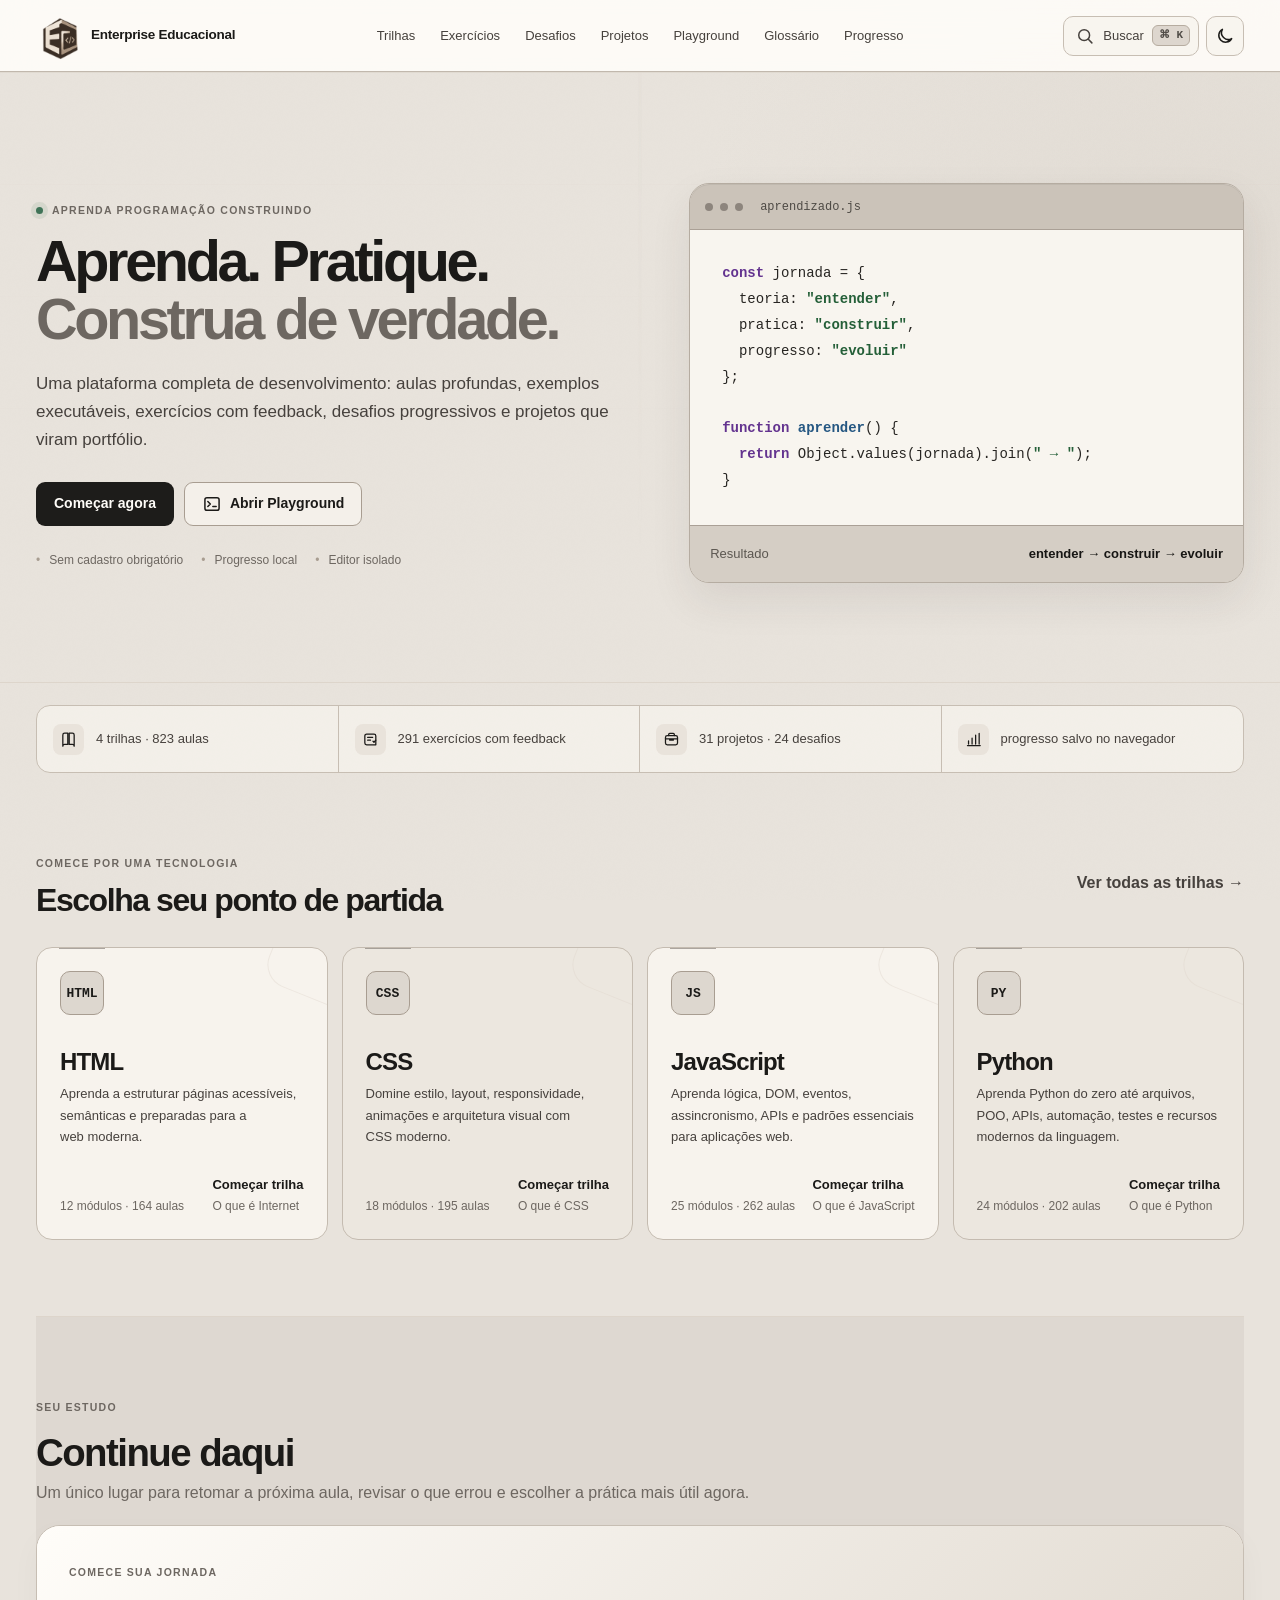
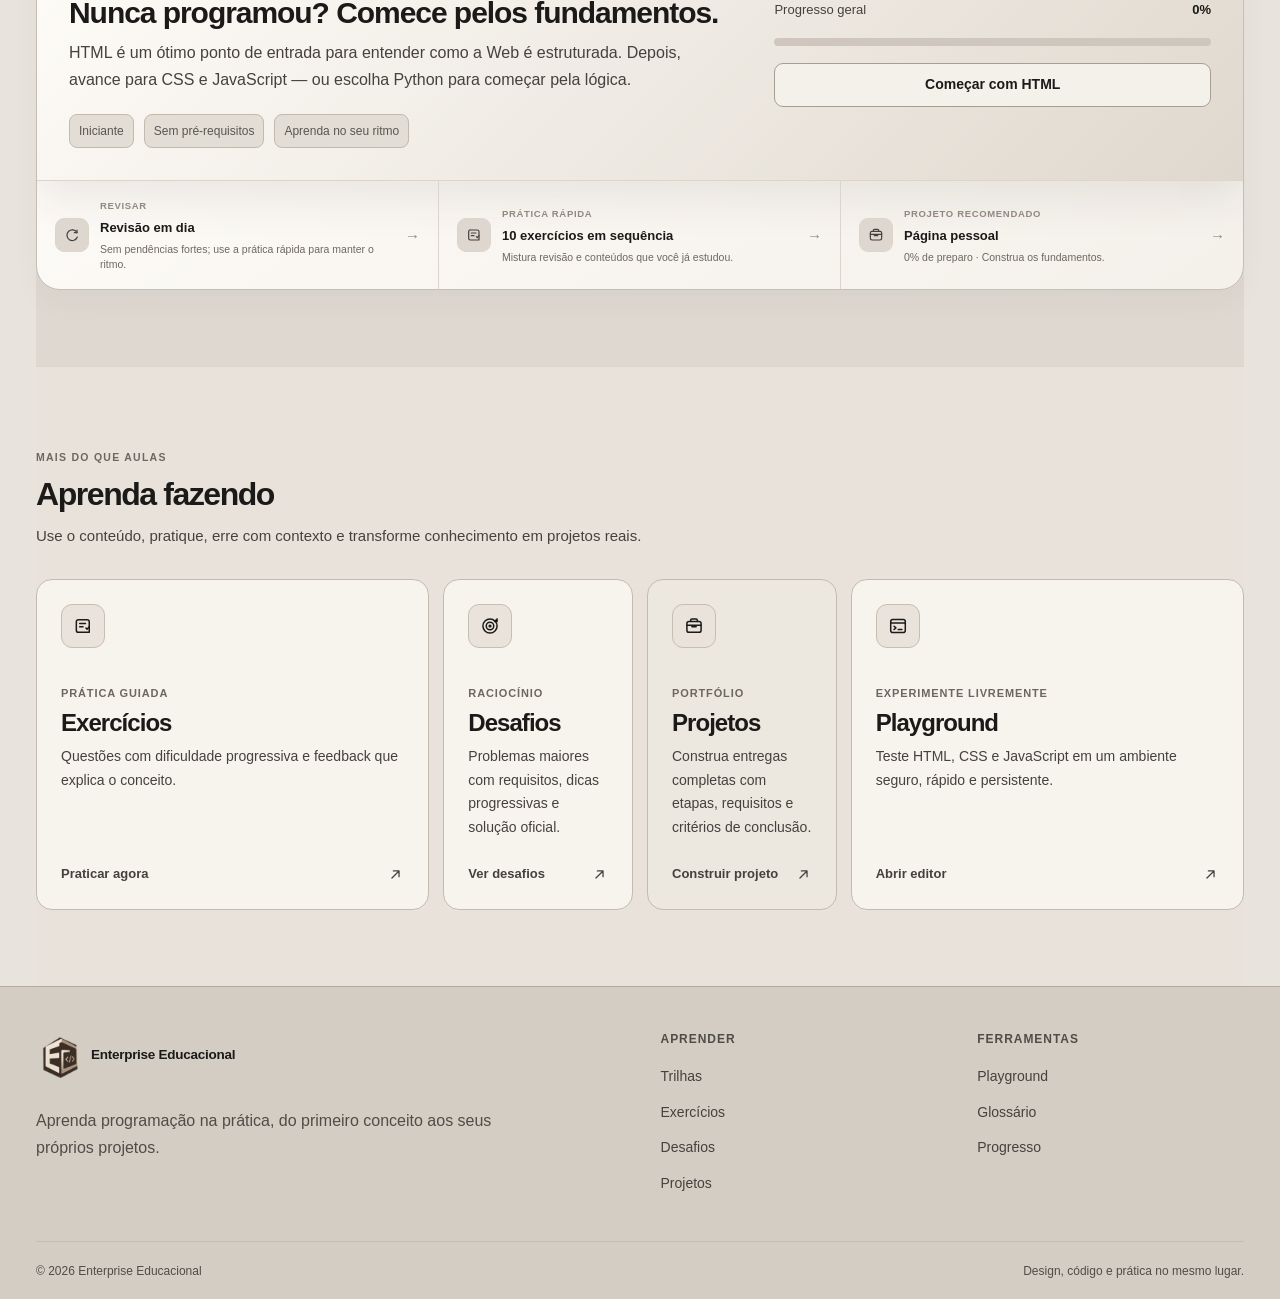
==== Enterprise-Educacional.html @ fab87bf8 "Add files via upload" ====
<!doctype html>
<html lang="pt-BR" data-theme="dark">
<head>
  <meta charset="UTF-8" />
  <meta name="viewport" content="width=device-width, initial-scale=1.0" />
  <meta name="description" content="Enterprise Educacional — aprenda HTML, CSS, JavaScript e Python com aulas completas, exercícios, desafios, projetos e playground interativo." />
  <meta name="theme-color" content="#08090a" />
  <meta name="color-scheme" content="dark light" />
  <title>Enterprise Educacional</title>
  <script>
    (() => {
      try {
        const saved = JSON.parse(localStorage.getItem('enterprise-educacional-state-v2') || '{}');
        const theme = saved.theme === 'light' || saved.theme === 'dark'
          ? saved.theme
          : (window.matchMedia && window.matchMedia('(prefers-color-scheme: light)').matches ? 'light' : 'dark');
        document.documentElement.dataset.theme = theme;
      } catch {}
    })();
  </script>
  <link id="favicon32" rel="icon" type="image/png" sizes="32x32" href="[data-uri]" data-dark-href="[data-uri]" data-light-href="[data-uri]" />
  <link id="favicon16" rel="icon" type="image/png" sizes="16x16" href="[data-uri]" data-dark-href="[data-uri]" data-light-href="[data-uri]" />
  <link id="appleTouchIcon" rel="apple-touch-icon" sizes="180x180" href="[data-uri]" data-dark-href="[data-uri]" data-light-href="[data-uri]" />
  <script>
    (() => {
      const theme = document.documentElement.dataset.theme;
      const isLight = theme === 'light';
      const setHref = (id, darkHref, lightHref) => {
        const el = document.getElementById(id);
        if (el) el.href = isLight ? lightHref : darkHref;
      };
      setTimeout(() => {
        setHref('favicon32', '[data-uri]', '[data-uri]');
        setHref('favicon16', '[data-uri]', '[data-uri]');
        setHref('appleTouchIcon', '[data-uri]', '[data-uri]');
      }, 0);
    })();
  </script>
  <style>
:root {
  color-scheme: dark;
  --bg-0: #060708;
  --bg: #090a0b;
  --bg-2: #0d0f11;
  --bg-3: #111316;
  --surface: #14171a;
  --surface-2: #181c20;
  --surface-3: #1d2126;
  --surface-4: #252a30;
  --surface-hover: #20252b;
  --text: #f5f6f7;
  --text-2: #c5c9ce;
  --text-3: #8e949c;
  --text-4: #686e76;
  --border: #292e34;
  --border-soft: #20252a;
  --border-strong: #3b424a;
  --accent: #f2f3f4;
  --accent-2: #d7dade;
  --accent-contrast: #0c0d0f;
  --success: #8bcaa2;
  --warning: #d4b774;
  --danger: #df8585;
  --focus: #f4f5f6;
  --code-purple: #cfb7ff;
  --code-green: #b8ddb2;
  --code-blue: #a9cbe9;
  --code-orange: #e4c59e;
  --header-h: 74px;
  --radius-xs: 6px;
  --radius-sm: 9px;
  --radius-md: 13px;
  --radius-lg: 18px;
  --radius-xl: 24px;
  --shadow-soft: 0 16px 42px rgba(0,0,0,.18);
  --shadow-strong: 0 28px 80px rgba(0,0,0,.34);
  --shell: min(1640px, calc(100vw - 64px));
  --reading: 780px;
  --editor-split: 55%;
}

html[data-theme="light"] {
  color-scheme: light;
  --bg-0: #ede6dc;
  --bg: #f5efe6;
  --bg-2: #f1eadf;
  --bg-3: #ebe2d6;
  --surface: #faf6f0;
  --surface-2: #fffdf9;
  --surface-3: #f3ece2;
  --surface-4: #e5dccf;
  --surface-hover: #eee6db;
  --text: #1b1916;
  --text-2: #554d45;
  --text-3: #7f756c;
  --text-4: #a09589;
  --border: #d7cec1;
  --border-soft: #e8e0d5;
  --border-strong: #c5b9aa;
  --accent: #1b1916;
  --accent-2: #302b25;
  --accent-contrast: #fffdf9;
  --success: #3f7357;
  --warning: #8a6a29;
  --danger: #a75252;
  --focus: #1b1916;
  --shadow-soft: 0 14px 34px rgba(50,40,30,.08);
  --shadow-strong: 0 28px 70px rgba(50,40,30,.14);
}

* { box-sizing: border-box; }
html { scroll-behavior: smooth; }
body {
  margin: 0;
  min-width: 320px;
  background:
    radial-gradient(circle at 15% -10%, color-mix(in srgb, var(--surface-4) 38%, transparent), transparent 28rem),
    var(--bg);
  color: var(--text);
  font: 16px/1.65 Inter, ui-sans-serif, -apple-system, BlinkMacSystemFont, "Segoe UI", sans-serif;
  -webkit-font-smoothing: antialiased;
  text-rendering: optimizeLegibility;
}
body::before {
  content: "";
  position: fixed;
  inset: 0;
  pointer-events: none;
  z-index: -1;
  opacity: .018;
  background-image: url("data:image/svg+xml,%3Csvg xmlns='http://www.w3.org/2000/svg' width='120' height='120'%3E%3Cfilter id='n'%3E%3CfeTurbulence type='fractalNoise' baseFrequency='.9' numOctaves='2' stitchTiles='stitch'/%3E%3C/filter%3E%3Crect width='100%25' height='100%25' filter='url(%23n)' opacity='.7'/%3E%3C/svg%3E");
}

::selection { background: color-mix(in srgb, var(--accent) 22%, transparent); }
a { color: inherit; text-decoration: none; }
button, input, textarea, select { font: inherit; }
button, select { color: inherit; }
button, a { -webkit-tap-highlight-color: transparent; }
button:focus-visible, a:focus-visible, input:focus-visible, textarea:focus-visible, select:focus-visible, [tabindex]:focus-visible { outline: 2px solid var(--focus); outline-offset: 3px; }
svg { width: 20px; height: 20px; fill: none; stroke: currentColor; stroke-width: 1.8; stroke-linecap: round; stroke-linejoin: round; }
kbd { font: 600 11px/1 ui-monospace, SFMono-Regular, Menlo, monospace; color: var(--text-3); background: var(--bg-2); border: 1px solid var(--border); border-bottom-color: var(--border-strong); border-radius: 6px; padding: 4px 6px; }

.skip-link { position: fixed; top: 10px; left: 10px; z-index: 999; padding: 10px 14px; background: var(--accent); color: var(--accent-contrast); transform: translateY(-160%); border-radius: var(--radius-sm); }
.skip-link:focus { transform: translateY(0); }
.icon-sprite { position: absolute; width: 0; height: 0; overflow: hidden; }
.shell { width: var(--shell); margin: 0 auto; }

/* Header */
.site-header {
  position: sticky; top: 0; z-index: 50; height: var(--header-h);
  border-bottom: 1px solid color-mix(in srgb, var(--border) 76%, transparent);
  background: color-mix(in srgb, var(--bg) 86%, transparent);
  backdrop-filter: blur(20px) saturate(110%);
}
.header-inner { height: 100%; display: grid; grid-template-columns: 1fr auto 1fr; align-items: center; gap: 24px; }
.brand { display: inline-flex; align-items: center; gap: 12px; min-width: 0; width: fit-content; }
.brand-mark { width: 48px; height: 48px; display: inline-grid; place-items: center; flex: 0 0 auto; padding: 0; border: 0; background: transparent; }
.brand-symbol { width: 100%; height: 100%; }
.brand-symbol-frame { fill: var(--surface-2); stroke: var(--border-strong); }
.brand-symbol-primary { stroke: var(--text); stroke-width: 2.4; }
.brand-symbol-secondary { stroke: var(--text-3); stroke-width: 2.1; }
.brand-symbol-slash { stroke: var(--text-2); stroke-width: 2.2; }
.brand-name { font-weight: 780; font-size: 14px; letter-spacing: -.015em; white-space: nowrap; }
.desktop-nav { display: flex; align-items: center; gap: 2px; }
.desktop-nav a { position: relative; padding: 9px 12px; color: var(--text-2); font-size: 14px; border-radius: var(--radius-sm); transition: color .16s ease, background .16s ease; }
.desktop-nav a:hover { color: var(--text); background: var(--surface); }
.desktop-nav a.active { color: var(--text); background: var(--surface-2); }
.desktop-nav a.active::after { content: ""; position: absolute; left: 12px; right: 12px; bottom: 3px; height: 1px; background: var(--text-3); }
.header-actions { justify-self: end; display: flex; align-items: center; gap: 8px; }
.icon-button, .search-trigger { border: 1px solid var(--border); background: var(--surface); cursor: pointer; transition: .16s ease; }
.icon-button { display: inline-grid; place-items: center; width: 40px; height: 40px; padding: 0; border-radius: 10px; }
.search-trigger { min-height: 40px; padding: 0 8px 0 11px; display: inline-flex; align-items: center; gap: 8px; border-radius: 10px; color: var(--text-2); }
.search-trigger-label { font-size: 13px; }
.search-trigger:hover, .icon-button:hover { background: var(--surface-hover); border-color: var(--border-strong); color: var(--text); }
.mobile-menu-button { display: none; }
.mobile-nav { position: absolute; top: calc(var(--header-h) - 1px); left: 0; right: 0; padding: 12px 22px 20px; background: color-mix(in srgb, var(--bg) 96%, transparent); border-bottom: 1px solid var(--border); box-shadow: var(--shadow-strong); }
.mobile-nav a { display: block; padding: 13px 4px; border-bottom: 1px solid var(--border-soft); color: var(--text-2); font-weight: 650; }
.mobile-nav a:last-child { border-bottom: 0; }

/* Shared */
.page { display: none; min-height: calc(100vh - var(--header-h)); }
.page.active { display: block; animation: pageIn .24s ease both; }
@keyframes pageIn { from { opacity: 0; transform: translateY(5px); } to { opacity: 1; transform: none; } }
h1,h2,h3,p { margin-top: 0; }
h1,h2,h3 { letter-spacing: -.04em; line-height: 1.08; text-wrap: balance; }
p { text-wrap: pretty; }
.eyebrow { display: inline-flex; align-items: center; gap: 9px; margin-bottom: 18px; color: var(--text-2); font-size: 12px; font-weight: 800; letter-spacing: .1em; text-transform: uppercase; }
.eyebrow.simple { margin: 0 0 10px; }
.status-dot { width: 7px; height: 7px; border-radius: 50%; background: var(--success); box-shadow: 0 0 0 5px color-mix(in srgb, var(--success) 11%, transparent); }
.text-muted { color: var(--text-3); }
.button { min-height: 46px; display: inline-flex; align-items: center; justify-content: center; gap: 8px; padding: 0 18px; border-radius: 10px; border: 1px solid transparent; font-weight: 760; cursor: pointer; transition: transform .16s ease, background .16s ease, border-color .16s ease, color .16s ease; }
.button.primary { background: var(--accent); color: var(--accent-contrast); }
.button.primary:hover { transform: translateY(-1px); background: var(--accent-2); }
.button.primary:active { transform: translateY(0); }
.button.secondary { border-color: var(--border-strong); background: var(--surface); color: var(--text); }
.button.secondary:hover { background: var(--surface-hover); }
.button.danger-ghost { border-color: color-mix(in srgb, var(--danger) 44%, var(--border)); color: var(--danger); background: transparent; }
.button:disabled { opacity: .55; cursor: not-allowed; transform: none !important; }
.text-button, .text-link { border: 0; padding: 0; background: transparent; color: var(--text-2); font-weight: 700; cursor: pointer; }
.text-button { display: inline-flex; align-items: center; gap: 7px; }
.text-button:hover, .text-link:hover { color: var(--text); }
.text-button .ui-icon { width: 16px; height: 16px; }
.badge-row { display: flex; gap: 7px; flex-wrap: wrap; margin-bottom: 18px; }
.badge { display: inline-flex; align-items: center; min-height: 25px; padding: 3px 8px; border: 1px solid var(--border); border-radius: 999px; background: color-mix(in srgb, var(--surface-3) 66%, transparent); color: var(--text-3); font-size: 11px; font-weight: 680; }
.progress { height: 8px; border-radius: 999px; background: var(--surface-4); overflow: hidden; }
.progress span { display: block; height: 100%; background: linear-gradient(90deg, var(--text-3), var(--accent)); border-radius: inherit; transition: width .35s ease; }
.progress-label { display: flex; justify-content: space-between; gap: 16px; font-size: 13px; color: var(--text-2); }
.progress-label strong { color: var(--text); }
.empty-state { padding: 26px; border: 1px dashed var(--border); background: var(--bg-2); border-radius: var(--radius-md); color: var(--text-3); text-align: center; }

/* Home */
.hero-wrap { position: relative; overflow: clip; border-bottom: 1px solid var(--border-soft); }
.hero-wrap::before { content: ""; position: absolute; inset: 0; pointer-events: none; background: linear-gradient(90deg, transparent 0 49.85%, color-mix(in srgb, var(--border) 38%, transparent) 49.9% 50.1%, transparent 50.15%), linear-gradient(color-mix(in srgb, var(--border) 22%, transparent) 1px, transparent 1px); background-size: 100% 100%, 100% 96px; mask-image: linear-gradient(to bottom, rgba(0,0,0,.5), transparent 85%); opacity: .36; }
.hero-grid { position: relative; display: grid; grid-template-columns: 1.08fr .92fr; gap: 84px; align-items: center; padding: 94px 0 76px; min-height: 660px; }
.hero-copy h1 { font-size: clamp(54px, 5.15vw, 88px); margin: 0 0 28px; max-width: 900px; }
.hero-lead { max-width: 760px; color: var(--text-2); font-size: clamp(18px,1.3vw,22px); line-height: 1.65; margin-bottom: 32px; }
.hero-actions { display: flex; gap: 12px; flex-wrap: wrap; }
.hero-meta { display: flex; gap: 22px; flex-wrap: wrap; margin-top: 30px; color: var(--text-3); font-size: 13px; }
.hero-meta span::before { content: "•"; margin-right: 9px; color: var(--border-strong); }
.hero-panel { position: relative; border: 1px solid var(--border); background: linear-gradient(180deg, var(--surface-2), var(--surface)); border-radius: var(--radius-xl); overflow: hidden; box-shadow: var(--shadow-strong); }
.hero-panel::after { content: ""; position: absolute; inset: 0; pointer-events: none; border-radius: inherit; box-shadow: inset 0 1px 0 color-mix(in srgb, var(--text) 6%, transparent); }
.terminal-top { display: flex; align-items: center; gap: 7px; height: 49px; padding: 0 16px; border-bottom: 1px solid var(--border); color: var(--text-3); font: 12px/1 ui-monospace, SFMono-Regular, Menlo, monospace; background: var(--surface); }
.terminal-top > span { width: 8px; height: 8px; border-radius: 50%; background: var(--border-strong); }
.terminal-top div { margin-left: 10px; }
.hero-panel pre { margin: 0; padding: 36px; min-height: 324px; overflow: auto; font: 15px/1.9 ui-monospace, SFMono-Regular, Menlo, monospace; color: var(--text-2); background: color-mix(in srgb, var(--bg-2) 58%, var(--surface)); }
.code-keyword { color: var(--code-purple); }.code-string { color: var(--code-green); }.code-fn { color: var(--code-blue); }
.terminal-result { display: flex; justify-content: space-between; gap: 20px; padding: 20px 24px; border-top: 1px solid var(--border); background: var(--surface); font-size: 14px; }
.terminal-result span { color: var(--text-3); }
.platform-strip { display: grid; grid-template-columns: repeat(4,1fr); margin-top: 28px; border: 1px solid var(--border); border-radius: var(--radius-lg); background: var(--surface); overflow: hidden; }
.platform-stat { min-height: 74px; display: flex; align-items: center; gap: 12px; padding: 15px 20px; border-right: 1px solid var(--border); color: var(--text-2); font-size: 13px; }
.platform-stat:last-child { border-right: 0; }
.platform-stat-icon { width: 34px; height: 34px; display: grid; place-items: center; border-radius: 9px; background: var(--surface-3); color: var(--text); }
.platform-stat-icon svg { width: 17px; height: 17px; }
.section-block { padding: 76px 0; }
.section-block + .section-block { border-top: 1px solid var(--border-soft); }
.section-tone-b { position: relative; }
.section-tone-b::before { content: ""; position: absolute; z-index: -1; left: 0; width: 100%; transform: none; inset-block: 0; background: color-mix(in srgb, var(--bg-2) 62%, transparent); }
.section-heading { display: flex; align-items: end; justify-content: space-between; gap: 40px; margin-bottom: 34px; }
.section-heading.compact { align-items: center; }
.section-heading h2 { margin: 0; font-size: clamp(34px,3vw,48px); }
.section-heading p { color: var(--text-2); max-width: 680px; margin: 12px 0 0; }
.tech-grid { display: grid; grid-template-columns: repeat(4,1fr); gap: 16px; }
.tech-card { position: relative; min-height: 260px; padding: 25px; display: flex; flex-direction: column; border: 1px solid var(--border); border-radius: var(--radius-lg); background: linear-gradient(145deg, var(--surface-2), var(--surface)); transition: transform .18s ease, border-color .18s ease, background .18s ease; overflow: hidden; }
.tech-card::after { content: ""; position: absolute; width: 120px; height: 120px; border: 1px solid var(--border-soft); border-radius: 28px; right: -54px; top: -48px; transform: rotate(22deg); }
.tech-card:hover { transform: translateY(-4px); border-color: var(--border-strong); background: linear-gradient(145deg, var(--surface-3), var(--surface)); }
.tech-card .tech-code { display: inline-flex; width: 48px; height: 48px; align-items: center; justify-content: center; border: 1px solid var(--border-strong); background: var(--bg-2); border-radius: 12px; font: 800 13px/1 ui-monospace,monospace; margin-bottom: 42px; }
.tech-card h3 { font-size: 26px; margin: 0 0 8px; }
.tech-card p { color: var(--text-2); margin: 0 0 24px; font-size: 14px; }
.tech-card .card-foot { margin-top: auto; display: flex; align-items: end; justify-content: space-between; gap: 16px; color: var(--text-3); font-size: 12px; }
.tech-card .card-foot strong { display: block; color: var(--text); font-size: 13px; margin-top: 3px; }
.continue-card { display: grid; grid-template-columns: 1fr minmax(330px,.66fr); gap: 54px; padding: 38px; border: 1px solid var(--border); background: linear-gradient(135deg, var(--surface-2), var(--surface)); border-radius: var(--radius-xl); box-shadow: var(--shadow-soft); }
.continue-card h2 { font-size: 36px; margin-bottom: 11px; }
.continue-card p { color: var(--text-2); margin: 0; max-width: 730px; }
.continue-meta { display: flex; gap: 10px; flex-wrap: wrap; margin-top: 20px; }
.continue-meta span { padding: 6px 9px; border-radius: 8px; background: var(--surface-3); border: 1px solid var(--border); color: var(--text-3); font-size: 12px; }
.continue-progress { display: flex; flex-direction: column; justify-content: center; gap: 17px; }
.feature-grid { display: grid; grid-template-columns: repeat(12,1fr); gap: 16px; }
.feature-card { min-height: 280px; padding: 26px; border: 1px solid var(--border); background: var(--surface); border-radius: var(--radius-lg); display: flex; flex-direction: column; transition: transform .18s ease, border-color .18s ease, background .18s ease; }
.feature-card:nth-child(1), .feature-card:nth-child(4) { grid-column: span 4; }
.feature-card:nth-child(2), .feature-card:nth-child(3) { grid-column: span 2; }
.feature-card:hover { transform: translateY(-3px); border-color: var(--border-strong); background: var(--surface-2); }
.feature-icon { width: 44px; height: 44px; display: grid; place-items: center; border: 1px solid var(--border); border-radius: 11px; background: var(--surface-3); margin-bottom: 36px; }
.feature-kicker { color: var(--text-3); font-size: 11px; font-weight: 800; text-transform: uppercase; letter-spacing: .08em; margin-bottom: 8px; }
.feature-card h3 { font-size: 24px; margin: 0 0 9px; }
.feature-card p { color: var(--text-2); font-size: 14px; margin: 0 0 24px; }
.feature-link { margin-top: auto; display: inline-flex; align-items: center; justify-content: space-between; gap: 12px; color: var(--text-2); font-size: 13px; font-weight: 700; }
.feature-link svg { width: 17px; height: 17px; }

/* Page shells */
.page-shell { padding: 68px 0 96px; }
.page-header { max-width: 940px; margin-bottom: 42px; }
.page-header.split { max-width: none; display: flex; align-items: end; justify-content: space-between; gap: 28px; }
.page-header.compact-bottom { margin-bottom: 24px; }
.page-header h1 { font-size: clamp(46px,4.2vw,68px); margin: 0 0 16px; }
.page-header p { max-width: 760px; color: var(--text-2); font-size: 18px; margin: 0; }

/* Tracks */
.track-grid { display: grid; grid-template-columns: repeat(2,1fr); gap: 18px; }
.track-card { position: relative; padding: 30px; border: 1px solid var(--border); border-radius: var(--radius-xl); background: linear-gradient(145deg, var(--surface-2), var(--surface)); overflow: hidden; }
.track-card::after { content: ""; position: absolute; width: 190px; height: 190px; border: 1px solid var(--border-soft); border-radius: 36px; right: -95px; top: -90px; transform: rotate(26deg); pointer-events: none; }
.track-top { display: flex; justify-content: space-between; gap: 24px; align-items: flex-start; margin-bottom: 26px; }
.track-icon { width: 58px; height: 58px; display: grid; place-items: center; border: 1px solid var(--border-strong); background: var(--bg-2); border-radius: 14px; font: 800 14px/1 ui-monospace,monospace; }
.track-card h2 { font-size: 32px; margin: 0 0 9px; }
.track-card p { color: var(--text-2); margin: 0; max-width: 580px; }
.track-meta { display: flex; gap: 10px; flex-wrap: wrap; color: var(--text-3); font-size: 12px; margin: 22px 0; }
.track-meta span { padding: 6px 9px; border: 1px solid var(--border); background: var(--surface-3); border-radius: 8px; }
.track-modules { display: grid; gap: 0; margin: 24px 0; }
.module-row { display: flex; align-items: center; justify-content: space-between; gap: 14px; padding: 13px 0; border-top: 1px solid var(--border-soft); font-size: 14px; }
.module-row span:last-child { color: var(--text-3); }
.track-next { padding: 15px 16px; margin: 18px 0; border: 1px solid var(--border); border-radius: var(--radius-md); background: var(--bg-2); }
.track-next small { display: block; color: var(--text-3); margin-bottom: 4px; }
.track-next strong { font-size: 14px; }

/* Lesson */
.lesson-layout { display: grid; grid-template-columns: 312px minmax(0,1fr); gap: 58px; padding: 44px 0 96px; }
.lesson-sidebar { position: sticky; top: calc(var(--header-h) + 20px); align-self: start; max-height: calc(100vh - var(--header-h) - 40px); overflow: hidden; border: 1px solid var(--border); border-radius: var(--radius-lg); background: var(--surface); }
.lesson-mobile-toggle { display: none; }
.lesson-sidebar-body { max-height: inherit; overflow: auto; }
.sidebar-heading { padding: 22px 20px 16px; border-bottom: 1px solid var(--border); background: linear-gradient(180deg,var(--surface-2),var(--surface)); }
.sidebar-heading h2 { font-size: 22px; margin: 0 0 6px; }
.sidebar-heading p { color: var(--text-3); font-size: 12px; margin: 0; }
.lesson-nav { display: grid; padding: 8px; }
.lesson-module-group + .lesson-module-group { border-top: 1px solid var(--border-soft); padding-top: 8px; margin-top: 8px; }
.lesson-module-title { padding: 8px 10px 6px; color: var(--text-4); font-size: 10px; font-weight: 800; text-transform: uppercase; letter-spacing: .08em; }
.lesson-nav button { display: flex; align-items: center; gap: 10px; width: 100%; padding: 10px; border: 0; border-radius: 9px; background: transparent; color: var(--text-2); text-align: left; cursor: pointer; }
.lesson-nav button:hover, .lesson-nav button.active { background: var(--surface-3); color: var(--text); }
.lesson-nav button.active { box-shadow: inset 2px 0 var(--text-3); }
.lesson-nav .lesson-state { width: 20px; height: 20px; border: 1px solid var(--border-strong); border-radius: 50%; display: grid; place-items: center; font-size: 10px; flex: 0 0 auto; }
.lesson-nav button.done .lesson-state { background: var(--accent); color: var(--accent-contrast); border-color: var(--accent); }
.sidebar-progress { padding: 18px 20px 22px; border-top: 1px solid var(--border); background: var(--bg-2); }
.lesson-content { min-width: 0; max-width: 1040px; padding-bottom: 40px; }
.lesson-breadcrumb { color: var(--text-3); font-size: 12px; margin-bottom: 16px; }
.lesson-header-meta { display: flex; gap: 10px; flex-wrap: wrap; margin: 0 0 18px; }
.lesson-header-meta span { display: inline-flex; align-items: center; gap: 6px; min-height: 28px; padding: 5px 9px; border: 1px solid var(--border); border-radius: 8px; background: var(--surface); color: var(--text-3); font-size: 12px; }
.lesson-header-meta svg { width: 14px; height: 14px; }
.lesson-content h1 { font-size: clamp(46px,4vw,66px); margin: 0 0 16px; }
.lesson-intro { font-size: 19px; line-height: 1.7; color: var(--text-2); max-width: var(--reading); margin-bottom: 34px; }
.lesson-top-grid { display: grid; grid-template-columns: minmax(0,var(--reading)) 220px; gap: 30px; align-items: start; }
.lesson-toc { position: sticky; top: calc(var(--header-h) + 24px); padding: 16px; border: 1px solid var(--border); border-radius: var(--radius-md); background: var(--surface); }
.lesson-toc strong { display: block; font-size: 11px; text-transform: uppercase; letter-spacing: .08em; color: var(--text-3); margin-bottom: 9px; }
.lesson-toc a { display: block; padding: 5px 0; color: var(--text-3); font-size: 12px; }
.lesson-toc a:hover { color: var(--text); }
.lesson-section { max-width: var(--reading); margin: 46px 0; scroll-margin-top: 100px; }
.lesson-section h2 { font-size: 30px; margin-bottom: 15px; }
.lesson-section h3 { font-size: 21px; margin: 24px 0 10px; }
.lesson-section p, .lesson-section li { color: var(--text-2); }
.lesson-section ul { padding-left: 20px; }
.lesson-objectives { padding: 24px; border: 1px solid var(--border); background: linear-gradient(145deg,var(--surface-2),var(--surface)); border-radius: var(--radius-lg); }
.lesson-objectives li + li { margin-top: 7px; }
.lesson-rich-grid { display: grid; grid-template-columns: 1fr 1fr; gap: 14px; max-width: var(--reading); margin: 28px 0; }
.mini-callout { padding: 18px; border: 1px solid var(--border); border-radius: var(--radius-md); background: var(--surface); }
.mini-callout strong { display: block; margin-bottom: 6px; }
.mini-callout p { margin: 0; color: var(--text-2); }
.callout { max-width: var(--reading); padding: 20px 22px; border-left: 3px solid var(--border-strong); background: var(--surface); border-radius: 0 var(--radius-md) var(--radius-md) 0; margin: 26px 0; }
.callout.tip { border-left-color: var(--success); }
.callout.warning { border-left-color: var(--warning); }
.callout strong { display: block; margin-bottom: 5px; }
.callout p { margin: 0; color: var(--text-2); }
.code-block { max-width: 900px; margin: 30px 0; border: 1px solid var(--border); background: #0b0d0f; border-radius: var(--radius-lg); overflow: hidden; }
.code-head { min-height: 44px; display: flex; align-items: center; justify-content: space-between; gap: 12px; padding: 0 14px; border-bottom: 1px solid #252a2f; background: #111417; color: #9ba1a8; font-size: 12px; }
.code-block pre { margin: 0; overflow: auto; padding: 22px; color: #e6e8eb; font: 14px/1.75 ui-monospace,SFMono-Regular,Menlo,monospace; }
html[data-theme="light"] .code-block { box-shadow: var(--shadow-soft); }
.lesson-concepts { display: flex; gap: 7px; flex-wrap: wrap; max-width: var(--reading); margin: 26px 0; }
.term-inline { border: 1px solid var(--border); background: var(--surface); color: var(--text-2); border-radius: 8px; padding: 6px 9px; cursor: pointer; font-size: 12px; text-decoration: underline; text-decoration-style: dotted; text-underline-offset: 3px; }
.term-inline:hover { background: var(--surface-hover); color: var(--text); }
.lesson-actions { display: grid; grid-template-columns: 1fr auto 1fr; gap: 12px; align-items: center; padding-top: 34px; border-top: 1px solid var(--border); margin-top: 54px; }
.lesson-actions .next { text-align: right; }
.lesson-actions .button { justify-self: center; }

/* Exercises */
.exercise-toolbar { display: flex; gap: 8px; flex-wrap: wrap; margin-bottom: 24px; }
.filter-chip { min-height: 38px; border: 1px solid var(--border); background: var(--surface); color: var(--text-2); padding: 7px 13px; border-radius: 999px; cursor: pointer; }
.filter-chip:hover { border-color: var(--border-strong); color: var(--text); }
.filter-chip.active { background: var(--accent); color: var(--accent-contrast); border-color: var(--accent); }
.exercise-layout { display: grid; grid-template-columns: 350px minmax(0,1fr); gap: 18px; align-items: start; }
.exercise-list-panel { border: 1px solid var(--border); border-radius: var(--radius-lg); background: var(--surface); overflow: hidden; position: sticky; top: calc(var(--header-h) + 24px); }
.exercise-list-meta { padding: 14px 16px; border-bottom: 1px solid var(--border); color: var(--text-3); font-size: 12px; }
.exercise-list { display: grid; max-height: 720px; overflow: auto; padding: 7px; }
.exercise-list button { width: 100%; text-align: left; padding: 14px; border: 0; border-bottom: 1px solid var(--border-soft); background: transparent; border-radius: 9px; cursor: pointer; color: var(--text); }
.exercise-list button:hover { background: var(--surface-3); }
.exercise-list button.active { background: var(--surface-3); box-shadow: inset 2px 0 var(--text-3); }
.exercise-list small { display: block; color: var(--text-3); margin-bottom: 5px; }
.exercise-list strong { font-size: 14px; }
.exercise-list .exercise-list-state { float: right; color: var(--success); }
.exercise-card { min-height: 510px; padding: 34px; border: 1px solid var(--border); background: linear-gradient(145deg,var(--surface-2),var(--surface)); border-radius: var(--radius-xl); }
.exercise-card-head { display: flex; align-items: start; justify-content: space-between; gap: 20px; margin-bottom: 18px; }
.exercise-card h2 { font-size: 34px; margin-bottom: 10px; }
.exercise-counter { color: var(--text-3); font-size: 12px; white-space: nowrap; }
.exercise-prompt { font-size: 18px; line-height: 1.7; color: var(--text-2); max-width: 790px; }
.options { display: grid; gap: 10px; margin: 26px 0; }
.option { position: relative; padding: 15px 16px; border: 1px solid var(--border); background: var(--bg-2); color: var(--text); border-radius: 11px; cursor: pointer; text-align: left; }
.option:hover { border-color: var(--border-strong); background: var(--surface-3); }
.option.selected { border-color: var(--text-3); background: var(--surface-3); box-shadow: inset 2px 0 var(--text-2); }
.answer-input { width: 100%; min-height: 138px; padding: 16px; margin: 10px 0 22px; border: 1px solid var(--border); background: var(--bg-2); color: var(--text); border-radius: 11px; resize: vertical; }
.exercise-actions { display: flex; align-items: center; gap: 12px; flex-wrap: wrap; }
.attempt-count { color: var(--text-3); font-size: 12px; }
.feedback { margin-top: 22px; padding: 20px; border-radius: var(--radius-md); border: 1px solid var(--border); background: var(--bg-2); }
.feedback.success { border-color: color-mix(in srgb,var(--success) 54%, var(--border)); box-shadow: inset 3px 0 color-mix(in srgb,var(--success) 68%, transparent); }
.feedback.error { border-color: color-mix(in srgb,var(--danger) 54%, var(--border)); box-shadow: inset 3px 0 color-mix(in srgb,var(--danger) 68%, transparent); }
.feedback strong { display: block; margin-bottom: 6px; }
.feedback p { margin: 0; color: var(--text-2); }
.feedback-actions { display: flex; gap: 12px; flex-wrap: wrap; margin-top: 14px; }

/* Challenge / Project */
.challenge-grid, .project-grid { display: grid; grid-template-columns: repeat(3,1fr); gap: 16px; align-items: start; }
.challenge-card, .project-card { padding: 26px; border: 1px solid var(--border); background: var(--surface); border-radius: var(--radius-lg); display: flex; flex-direction: column; min-height: 340px; }
.project-card { background: linear-gradient(150deg,var(--surface-2),var(--surface)); }
.challenge-card { background: linear-gradient(180deg,var(--surface),var(--bg-2)); }
.challenge-card h2, .project-card h2 { font-size: 27px; margin-bottom: 10px; }
.challenge-card > p, .project-card > p { color: var(--text-2); }
.card-bottom { margin-top: auto; }
.hint-box { margin-top: 18px; padding: 17px; background: var(--bg-2); border: 1px solid var(--border); border-radius: 10px; }
.hint-box p { margin: 0; color: var(--text-2); }
.requirement-list, .project-details { display: grid; gap: 8px; margin: 20px 0; }
.requirement-item { display: flex; gap: 9px; align-items: flex-start; padding-top: 8px; border-top: 1px solid var(--border-soft); color: var(--text-2); font-size: 13px; }
.requirement-item::before { content: "—"; color: var(--text-4); }
.project-progress-line { display: flex; align-items: center; justify-content: space-between; gap: 12px; margin: 18px 0 8px; color: var(--text-3); font-size: 12px; }
.project-step-row { display: flex; gap: 10px; align-items: flex-start; padding: 11px 0; border-top: 1px solid var(--border-soft); color: var(--text-2); font-size: 13px; cursor: pointer; }
.project-step-row input { margin-top: 3px; accent-color: var(--accent); }

/* Playground */
.playground-shell { padding: 58px 0 88px; }
.playground-actions { display: flex; gap: 9px; align-items: center; flex-wrap: wrap; justify-content: flex-end; }

.visually-hidden { position:absolute !important; width:1px !important; height:1px !important; padding:0 !important; margin:-1px !important; overflow:hidden !important; clip:rect(0 0 0 0) !important; white-space:nowrap !important; border:0 !important; }
.preset-picker { position:relative; z-index:18; }
.preset-trigger { min-height:46px; min-width:224px; max-width:280px; display:grid; grid-template-columns:34px minmax(0,1fr) 18px; align-items:center; gap:10px; padding:6px 10px 6px 7px; border:1px solid var(--border); border-radius:11px; background:var(--surface); color:var(--text); cursor:pointer; text-align:left; transition:background .16s ease,border-color .16s ease,box-shadow .16s ease; }
.preset-trigger:hover,.preset-picker.open .preset-trigger { background:var(--surface-hover); border-color:var(--border-strong); }
.preset-picker.open .preset-trigger { box-shadow:0 0 0 3px color-mix(in srgb,var(--focus) 8%,transparent); }
.preset-trigger-icon { width:34px; height:34px; display:grid; place-items:center; border-radius:8px; background:var(--surface-3); color:var(--text-2); }
.preset-trigger-icon .ui-icon { width:17px; height:17px; }
.preset-trigger-copy { min-width:0; display:flex; flex-direction:column; gap:1px; }
.preset-trigger-copy small { color:var(--text-4); font-size:9px; font-weight:800; letter-spacing:.08em; text-transform:uppercase; line-height:1.2; }
.preset-trigger-copy strong { overflow:hidden; text-overflow:ellipsis; white-space:nowrap; font-size:12px; line-height:1.35; letter-spacing:-.01em; }
.preset-chevron { width:15px; height:15px; color:var(--text-4); transition:transform .18s ease; }
.preset-picker.open .preset-chevron { transform:rotate(180deg); }
.preset-menu { position:absolute; top:calc(100% + 10px); right:0; width:min(570px,calc(100vw - 40px)); max-height:min(590px,70vh); overflow:auto; padding:16px; border:1px solid var(--border-strong); border-radius:16px; background:color-mix(in srgb,var(--surface-2) 97%,transparent); box-shadow:var(--shadow-strong); backdrop-filter:blur(18px); }
.preset-menu[hidden] { display:none; }
.preset-menu-head { padding:3px 4px 13px; border-bottom:1px solid var(--border-soft); margin-bottom:14px; }
.preset-menu-head strong { display:block; margin-top:5px; font-size:18px; letter-spacing:-.025em; }
.preset-menu-head p { margin:4px 0 0; color:var(--text-3); font-size:12px; line-height:1.5; }
.preset-options { display:grid; gap:17px; }
.preset-group { min-width:0; }
.preset-group-title { display:flex; align-items:center; justify-content:space-between; gap:12px; margin:0 3px 8px; }
.preset-group-title > span { color:var(--text-2); font-size:11px; font-weight:800; letter-spacing:.07em; text-transform:uppercase; }
.preset-group-title small { color:var(--text-4); font-size:10px; }
.preset-grid { display:grid; grid-template-columns:repeat(2,minmax(0,1fr)); gap:7px; }
.preset-option { position:relative; min-height:72px; display:grid; grid-template-columns:36px minmax(0,1fr) 18px; align-items:center; gap:10px; padding:10px; border:1px solid var(--border-soft); border-radius:11px; background:var(--surface); color:var(--text); text-align:left; cursor:pointer; transition:background .15s ease,border-color .15s ease,transform .15s ease; }
.preset-option:hover { background:var(--surface-3); border-color:var(--border); transform:translateY(-1px); }
.preset-option.active { background:color-mix(in srgb,var(--surface-3) 86%,var(--accent) 3%); border-color:var(--border-strong); }
.preset-option-icon { width:36px; height:36px; display:grid; place-items:center; border:1px solid var(--border); border-radius:9px; background:var(--bg-2); color:var(--text-2); }
.preset-option-icon .ui-icon { width:17px; height:17px; }
.preset-option-copy { min-width:0; display:flex; flex-direction:column; gap:3px; }
.preset-option-copy strong { font-size:12px; line-height:1.3; letter-spacing:-.01em; }
.preset-option-copy small { color:var(--text-3); font-size:10px; line-height:1.4; }
.preset-option-check { opacity:0; color:var(--text); transition:opacity .15s ease; }
.preset-option.active .preset-option-check { opacity:1; }
.preset-option-check .ui-icon { width:15px; height:15px; }
.workbench { --split: var(--editor-split); display: grid; grid-template-columns: minmax(0,var(--split)) 7px minmax(0,calc(100% - var(--split) - 7px)); min-height: 70vh; border: 1px solid var(--border); border-radius: var(--radius-xl); overflow: hidden; background: var(--surface); box-shadow: var(--shadow-soft); }
.workbench:fullscreen { width: 100vw; height: 100vh; min-height: 100vh; border-radius: 0; border: 0; }
.editor-pane, .preview-pane { min-width: 0; display: flex; flex-direction: column; }
.editor-pane { background: #0b0d0f; }
.preview-pane { background: #0b0d0f; }
.workbench-resizer { width: 7px; cursor: col-resize; background: var(--surface-4); border-left: 1px solid var(--border); border-right: 1px solid var(--border); transition: background .15s ease; }
.workbench-resizer:hover, .workbench-resizer:focus-visible { background: var(--border-strong); }
.pane-head { min-height: 50px; display: flex; align-items: center; justify-content: space-between; gap: 12px; padding: 0 14px; border-bottom: 1px solid var(--border); background: var(--surface); }
.pane-head strong { font-size: 13px; }
.tabs { display: flex; gap: 4px; }
.tabs button { height: 34px; padding: 0 11px; border: 0; background: transparent; color: var(--text-3); border-radius: 7px; cursor: pointer; }
.tabs button[aria-selected="true"] { background: var(--surface-3); color: var(--text); }
#codeEditor { flex: 1; width: 100%; min-height: 500px; border: 0; outline: 0; resize: none; padding: 22px; background: #0b0d0f; color: #e9ebee; font: 14px/1.72 ui-monospace,SFMono-Regular,Menlo,monospace; tab-size: 2; }
#previewFrame { flex: 1; width: 100%; border: 0; background: #0b0d0f; min-height: 385px; }
#runStatus { font-size: 12px; color: var(--text-3); }
.console-panel { height: 190px; display: flex; flex-direction: column; border-top: 1px solid var(--border); background: #101215; color: #e5e7ea; }
.console-head { min-height: 39px; padding: 0 12px; display: flex; align-items: center; justify-content: space-between; border-bottom: 1px solid #272b30; }
.console-head strong { font-size: 11px; text-transform: uppercase; letter-spacing: .08em; color: #9ea4ab; }
.console-output { flex: 1; overflow: auto; padding: 7px 12px; font: 12px/1.6 ui-monospace,SFMono-Regular,Menlo,monospace; }
.console-line { display: flex; gap: 9px; padding: 5px 0; border-bottom: 1px solid #1a1e22; color: #d7dade; }
.console-line::before { content: "›"; color: #727982; }
.console-line.warn { color: #dfc582; }
.console-line.error { color: #e49090; }
.console-line.error::before { content: "×"; }
.console-line.warn::before { content: "!"; }
.console-empty { color: #777e87; padding: 7px 0; }

/* Glossary */
.glossary-layout { display: grid; grid-template-columns: 370px minmax(0,1fr); gap: 34px; }
.glossary-list-panel { border: 1px solid var(--border); background: var(--surface); border-radius: var(--radius-xl); padding: 18px; align-self: start; position: sticky; top: calc(var(--header-h) + 24px); }
.search-field { display: flex; align-items: center; gap: 10px; min-height: 44px; padding: 0 12px; border: 1px solid var(--border); background: var(--bg-2); border-radius: 10px; }
.search-field svg { width: 17px; height: 17px; color: var(--text-3); }
.search-field input { width: 100%; border: 0; outline: 0; background: transparent; color: var(--text); }
.alphabet { display: flex; flex-wrap: wrap; gap: 4px; margin: 14px 0; }
.alphabet button { width: 28px; height: 28px; border: 0; background: transparent; color: var(--text-3); border-radius: 6px; cursor: pointer; }
.alphabet button:hover, .alphabet button.active { background: var(--surface-3); color: var(--text); }
.glossary-list { display: grid; max-height: 560px; overflow: auto; }
.glossary-list button { padding: 11px 10px; border: 0; border-top: 1px solid var(--border-soft); background: transparent; color: var(--text-2); text-align: left; cursor: pointer; }
.glossary-list button:hover { background: var(--surface-3); }
.glossary-list button.active { color: var(--text); background: var(--surface-3); box-shadow: inset 2px 0 var(--text-3); }
.glossary-detail { padding: 34px 12px; max-width: 900px; }
.glossary-detail .term-type, .term-type { color: var(--text-3); font: 800 11px/1 ui-monospace,monospace; text-transform: uppercase; letter-spacing: .08em; }
.glossary-detail h2 { font-size: 52px; margin: 14px 0; }
.glossary-detail .definition { font-size: 21px; color: var(--text-2); max-width: 760px; }
.glossary-detail section { margin-top: 36px; max-width: 760px; }
.glossary-detail section h3 { font-size: 22px; }
.glossary-detail section p { color: var(--text-2); }
.related-links { display: flex; flex-wrap: wrap; gap: 8px; }
.related-link { padding: 8px 10px; border: 1px solid var(--border); background: var(--surface); border-radius: 9px; color: var(--text-2); font-size: 12px; }
.related-link:hover { border-color: var(--border-strong); color: var(--text); }

/* Progress */
.progress-summary { display: grid; grid-template-columns: 1.3fr repeat(3,.72fr); gap: 14px; margin-bottom: 18px; }
.summary-card { position: relative; padding: 25px; border: 1px solid var(--border); background: var(--surface); border-radius: var(--radius-lg); overflow: hidden; }
.summary-card.primary { background: linear-gradient(145deg,var(--surface-3),var(--surface)); }
.summary-card .label { color: var(--text-3); font-size: 11px; text-transform: uppercase; letter-spacing: .08em; }
.summary-card strong { display: block; font-size: 39px; letter-spacing: -.05em; margin-top: 8px; }
.summary-card.primary strong { font-size: 58px; }
.progress-grid { display: grid; grid-template-columns: repeat(2,1fr); gap: 16px; }
.progress-card { padding: 25px; border: 1px solid var(--border); background: var(--surface); border-radius: var(--radius-lg); }
.progress-card-head { display: flex; align-items: center; justify-content: space-between; gap: 20px; margin-bottom: 20px; }
.progress-card h2 { font-size: 24px; margin: 0; }
.progress-card-head > strong { font-size: 20px; }
.recent-list { display: grid; gap: 0; margin-top: 18px; }
.recent-item { display: flex; justify-content: space-between; gap: 16px; padding: 12px 0; border-top: 1px solid var(--border-soft); color: var(--text-2); font-size: 13px; }
.recent-item span:last-child { color: var(--text-3); text-align: right; }
.achievement-section { margin-top: 62px; }
.achievement-grid { display: grid; grid-template-columns: repeat(4,1fr); gap: 14px; }
.achievement-card { padding: 20px; border: 1px solid var(--border); background: var(--surface); border-radius: var(--radius-lg); }
.achievement-card.locked { opacity: .52; }
.achievement-icon { width: 38px; height: 38px; display: grid; place-items: center; background: var(--surface-3); border: 1px solid var(--border); border-radius: 10px; margin-bottom: 18px; }
.achievement-card h3 { font-size: 18px; margin-bottom: 6px; }
.achievement-card p { color: var(--text-3); font-size: 13px; margin: 0; }

/* Search + term popover */
.search-dialog { width: min(800px,calc(100vw - 32px)); max-height: min(720px,82vh); padding: 0; border: 1px solid var(--border); border-radius: 18px; background: var(--surface); color: var(--text); box-shadow: var(--shadow-strong); }
.search-dialog::backdrop { background: rgba(0,0,0,.63); backdrop-filter: blur(5px); }
.search-modal { display: flex; flex-direction: column; max-height: inherit; }
.search-modal-head { display: flex; gap: 10px; padding: 14px; border-bottom: 1px solid var(--border); }
.modal-search { flex: 1; }
.search-results { padding: 8px; overflow: auto; min-height: 220px; }
.search-result { display: block; padding: 14px; border-radius: 10px; }
.search-result:hover, .search-result.active { background: var(--surface-3); }
.search-result small { display: block; color: var(--text-3); margin-bottom: 4px; }
.search-result strong { font-size: 14px; }
.search-result mark { background: transparent; color: var(--text); text-decoration: underline; text-decoration-color: var(--text-3); text-underline-offset: 3px; }
.search-hint { display: flex; gap: 18px; flex-wrap: wrap; padding: 11px 14px; border-top: 1px solid var(--border); color: var(--text-3); font-size: 11px; }
.term-popover { position: fixed; z-index: 90; width: min(360px,calc(100vw - 28px)); padding: 20px; border: 1px solid var(--border-strong); background: var(--surface-2); border-radius: var(--radius-lg); box-shadow: var(--shadow-strong); }
.term-popover-close { position: absolute; top: 10px; right: 10px; width: 32px; height: 32px; display: grid; place-items: center; border: 0; background: transparent; color: var(--text-3); cursor: pointer; border-radius: 8px; }
.term-popover-close:hover { background: var(--surface-3); color: var(--text); }
.term-popover > strong { display: block; font-size: 21px; margin: 8px 28px 8px 0; }
.term-popover p { color: var(--text-2); margin-bottom: 12px; }
.term-open-full { display: inline-flex; }

/* Footer + 404 */
.site-footer { border-top: 1px solid var(--border); background: var(--bg-2); padding: 52px 0 0; }
.footer-grid { display: grid; grid-template-columns: 1.4fr .65fr .65fr; gap: 50px; padding-bottom: 46px; }
.footer-brand p { max-width: 470px; color: var(--text-3); margin-top: 18px; }
.footer-grid h2 { font-size: 12px; text-transform: uppercase; letter-spacing: .08em; color: var(--text-3); margin-bottom: 13px; }
.footer-grid > div:not(.footer-brand) a { display: block; padding: 6px 0; color: var(--text-2); font-size: 14px; }
.footer-grid a:hover { color: var(--text); }
.footer-bottom { min-height: 58px; display: flex; align-items: center; justify-content: space-between; gap: 20px; border-top: 1px solid var(--border); color: var(--text-4); font-size: 12px; }
.not-found { min-height: calc(100vh - var(--header-h)); display: flex; flex-direction: column; justify-content: center; align-items: flex-start; padding: 80px 0; max-width: 900px; }
.not-found-code { font: 800 clamp(90px,18vw,220px)/.8 ui-monospace,SFMono-Regular,Menlo,monospace; letter-spacing: -.1em; color: var(--surface-4); margin-bottom: 48px; }
.not-found h1 { font-size: clamp(46px,5vw,74px); margin-bottom: 15px; }
.not-found p { color: var(--text-2); font-size: 18px; }

@media (min-width: 1800px) {
  :root { --shell: min(1660px, calc(100vw - 96px)); }
  .hero-grid { min-height: 700px; gap: 110px; }
  .lesson-layout { grid-template-columns: 320px minmax(0,1fr); gap: 70px; }
}

@media (max-width: 1260px) {
  :root { --shell: min(100% - 46px, 1180px); }
  .desktop-nav { display: none; }
  .mobile-menu-button { display: inline-grid; }
  .header-inner { grid-template-columns: 1fr auto; }
  .hero-grid { grid-template-columns: 1fr; gap: 44px; padding-top: 68px; }
  .hero-panel { max-width: 900px; }
  .platform-strip { grid-template-columns: repeat(2,1fr); }
  .platform-stat:nth-child(2) { border-right: 0; }
  .platform-stat:nth-child(-n+2) { border-bottom: 1px solid var(--border); }
  .feature-card:nth-child(n) { grid-column: span 3; }
  .lesson-layout { grid-template-columns: 280px minmax(0,1fr); gap: 36px; }
  .lesson-top-grid { grid-template-columns: 1fr; }
  .lesson-toc { position: relative; top: auto; max-width: var(--reading); }
  .challenge-grid, .project-grid { grid-template-columns: repeat(2,1fr); }
  .achievement-grid { grid-template-columns: repeat(2,1fr); }
  .progress-summary { grid-template-columns: repeat(2,1fr); }
}

@media (max-width: 900px) {
  :root { --shell: min(100% - 30px, 820px); --header-h: 66px; }
  .brand-name { display: none; }
  .search-trigger { width: 40px; padding: 0; justify-content: center; }
  .search-trigger-label, .search-trigger kbd { display: none; }
  .hero-grid { padding: 56px 0 48px; min-height: auto; }
  .hero-copy h1 { font-size: clamp(48px,10.5vw,68px); }
  .tech-grid { grid-template-columns: repeat(2,1fr); }
  .feature-grid { grid-template-columns: repeat(2,1fr); }
  .feature-card:nth-child(n) { grid-column: auto; }
  .continue-card { grid-template-columns: 1fr; gap: 28px; }
  .track-grid, .progress-grid { grid-template-columns: 1fr; }
  .page-header.split { align-items: flex-start; flex-direction: column; }
  .lesson-layout { display: block; padding-top: 28px; }
  .lesson-sidebar { position: relative; top: auto; max-height: none; margin-bottom: 30px; overflow: hidden; }
  .lesson-mobile-toggle { width: 100%; min-height: 52px; padding: 0 16px; display: flex; align-items: center; justify-content: space-between; border: 0; background: var(--surface-2); color: var(--text); font-weight: 740; cursor: pointer; }
  .lesson-mobile-toggle svg { transition: transform .2s ease; }
  .lesson-mobile-toggle[aria-expanded="true"] svg { transform: rotate(180deg); }
  .lesson-sidebar-body { display: none; max-height: 62vh; }
  .lesson-sidebar.mobile-open .lesson-sidebar-body { display: block; }
  .lesson-content { max-width: none; }
  .exercise-layout { grid-template-columns: 1fr; }
  .exercise-list-panel { position: relative; top: auto; }
  .exercise-list { max-height: 330px; grid-template-columns: repeat(2,1fr); }
  .glossary-layout { grid-template-columns: 1fr; }
  .glossary-list-panel { position: relative; top: auto; }
  .workbench { display: grid; grid-template-columns: 1fr; min-height: auto; }
  .workbench-resizer { display: none; }
  #codeEditor { min-height: 430px; }
  #previewFrame { min-height: 390px; }
  .console-panel { height: 180px; }
  .footer-grid { grid-template-columns: 1fr 1fr; }
  .footer-brand { grid-column: 1/-1; }
}

@media (max-width: 620px) {
  :root { --shell: calc(100% - 22px); }
  .header-actions { gap: 5px; }
  .icon-button { width: 38px; height: 38px; }
  .brand-mark, .brand-symbol { width: 37px; height: 37px; }
  .hero-grid { padding-top: 42px; }
  .hero-copy h1 { font-size: clamp(44px,13vw,56px); }
  .hero-lead { font-size: 17px; }
  .hero-meta { gap: 9px; flex-direction: column; }
  .hero-panel pre { padding: 22px; font-size: 12.5px; min-height: 270px; }
  .terminal-result { flex-direction: column; gap: 5px; }
  .platform-strip { grid-template-columns: 1fr; }
  .platform-stat { border-right: 0; border-bottom: 1px solid var(--border) !important; }
  .platform-stat:last-child { border-bottom: 0 !important; }
  .section-block { padding: 58px 0; }
  .section-heading, .section-heading.compact { align-items: flex-start; flex-direction: column; gap: 14px; }
  .tech-grid, .feature-grid, .challenge-grid, .project-grid, .achievement-grid { grid-template-columns: 1fr; }
  .tech-card, .feature-card { min-height: 230px; }
  .page-shell { padding: 54px 0 76px; }
  .page-header h1 { font-size: 44px; }
  .page-header p { font-size: 16px; }
  .track-card, .exercise-card, .challenge-card, .project-card, .summary-card, .progress-card { padding: 21px; }
  .continue-card { padding: 25px; }
  .continue-card h2 { font-size: 30px; }
  .lesson-content h1 { font-size: 42px; }
  .lesson-section h2 { font-size: 27px; }
  .lesson-rich-grid { grid-template-columns: 1fr; }
  .lesson-actions { grid-template-columns: 1fr; }
  .lesson-actions .button { justify-self: stretch; }
  .lesson-actions .next { text-align: left; }
  .exercise-list { grid-template-columns: 1fr; max-height: 300px; }
  .exercise-card-head { flex-direction: column; gap: 7px; }
  .exercise-card h2 { font-size: 29px; }
  .progress-summary { grid-template-columns: 1fr; }
  .summary-card.primary strong { font-size: 50px; }
  .glossary-detail { padding: 30px 2px; }
  .glossary-detail h2 { font-size: 40px; }
  .playground-actions { width: 100%; display: grid; grid-template-columns: 1fr 1fr; }
  .preset-picker { grid-column:1/-1; width:100%; }
  .preset-trigger { width:100%; max-width:none; }
  .preset-menu { left:0; right:auto; width:min(570px,calc(100vw - 44px)); }
  .workbench { border-radius: 14px; }
  .pane-head { min-height: 50px; gap: 10px; flex-wrap: wrap; }
  .tabs { overflow: auto; }
  #codeEditor { min-height: 370px; font-size: 13px; }
  #previewFrame { min-height: 340px; }
  .console-panel { height: 170px; }
  .footer-grid { grid-template-columns: 1fr; gap: 30px; }
  .footer-brand { grid-column: auto; }
  .footer-bottom { flex-direction: column; align-items: flex-start; padding: 18px 0; }
  .search-hint span:nth-child(n+3) { display: none; }
}

@media (prefers-reduced-motion: reduce) {
  *, *::before, *::after { scroll-behavior: auto !important; animation-duration: .01ms !important; animation-iteration-count: 1 !important; transition-duration: .01ms !important; }
}

/* Small component refinements */
.lesson-module-title { display:flex; align-items:center; justify-content:space-between; gap:12px; cursor:pointer; list-style:none; }
.lesson-module-title::-webkit-details-marker { display:none; }
.lesson-module-title::after { content:'+'; color:var(--text-4); font-size:15px; margin-left:auto; }
.lesson-module-group[open] > .lesson-module-title::after { content:'−'; }
.lesson-module-title span { margin-left:auto; color:var(--text-4); font-weight:700; letter-spacing:0; }
.callout ul { margin:10px 0 0; padding-left:18px; color:var(--text-2); }
.callout li + li { margin-top:6px; }
.project-more { margin:16px 0 20px; border-top:1px solid var(--border-soft); border-bottom:1px solid var(--border-soft); }
.project-more summary { padding:12px 0; cursor:pointer; color:var(--text-2); font-size:13px; font-weight:700; }
.project-more[open] summary { color:var(--text); }
.project-more .requirement-list { margin:0 0 14px; }

/* ===== Refinamento de interface — editor, resultado e glossário ===== */
.brand-symbol { display:block; object-fit:contain; filter:none; }

/* Mais hierarquia sem aumentar o ruído visual */
body {
  background:
    radial-gradient(circle at 82% -12%, color-mix(in srgb, var(--surface-4) 22%, transparent), transparent 34rem),
    radial-gradient(circle at 8% 24%, color-mix(in srgb, var(--surface-3) 14%, transparent), transparent 28rem),
    var(--bg);
}
html[data-theme="light"] body {
  background:
    radial-gradient(circle at 82% -12%, rgba(255,253,249,.92), transparent 34rem),
    radial-gradient(circle at 12% 16%, rgba(239,230,216,.58), transparent 26rem),
    linear-gradient(180deg, #fbf7f1 0%, var(--bg) 28rem);
}

/* Playground: menos controles visuais, mais foco no trabalho */
.playground-runtime-note {
  display:flex; align-items:center; gap:9px; margin:0 0 14px; padding:9px 12px;
  color:var(--text-3); font-size:12px; border:1px solid var(--border-soft);
  background:color-mix(in srgb,var(--surface) 76%, transparent); border-radius:10px;
}
.playground-runtime-note strong { color:var(--text-2); }
.runtime-dot { width:7px; height:7px; border-radius:50%; background:var(--success); box-shadow:0 0 0 4px color-mix(in srgb,var(--success) 10%, transparent); }
.pane-tools,.preview-tools,.console-actions,.console-title-wrap,.preview-heading { display:flex; align-items:center; gap:8px; }
.pane-icon-button,.preview-action,.console-toggle {
  min-height:32px; border:1px solid var(--border); background:transparent; color:var(--text-2);
  border-radius:8px; display:inline-flex; align-items:center; justify-content:center; gap:7px; cursor:pointer;
  transition:background .15s ease,border-color .15s ease,color .15s ease;
}
.pane-icon-button { width:34px; padding:0; }
.preview-action,.console-toggle { padding:0 9px; font-size:12px; font-weight:700; }
.pane-icon-button:hover,.preview-action:hover,.console-toggle:hover { background:var(--surface-3); border-color:var(--border-strong); color:var(--text); }
.text-button { display:inline-flex; align-items:center; gap:6px; }
.text-button .ui-icon { width:15px; height:15px; }

.workbench {
  --split:55%;
  min-height:min(760px,72vh);
  background:var(--bg-3);
  border-color:var(--border-strong);
}
.editor-pane { background:#0a0c0f; min-height:0; }
.preview-pane { min-height:0; background:var(--surface); }
.editor-pane-head,.preview-pane-head { flex:0 0 auto; }
.editor-body { flex:1; min-height:0; display:grid; grid-template-columns:52px minmax(0,1fr); background:#0a0c0f; }
.editor-gutter {
  overflow:hidden; padding:20px 12px 20px 0; background:#0d1013; border-right:1px solid #1d2228;
  color:#4f5862; text-align:right; user-select:none; font:12px/1.72 ui-monospace,SFMono-Regular,Menlo,monospace;
}
.editor-gutter span { display:block; height:24.08px; }
#codeEditor {
  min-height:0; height:100%; padding:20px 22px; background:#0a0c0f; color:#e8ebef;
  caret-color:#f5f6f7; line-height:1.72; font-size:14px;
}
html[data-theme="light"] .editor-pane,
html[data-theme="light"] .editor-body { background:#fcfaf6; }
html[data-theme="light"] .editor-gutter { background:#f1ece4; border-right-color:#ddd2c4; color:#9b9288; }
html[data-theme="light"] #codeEditor { background:#fcfaf6; color:#231f1a; caret-color:#1b1916; }

.python-stdin-panel {
  flex:0 0 auto; display:grid; grid-template-columns:minmax(180px,.55fr) 1fr; gap:14px; padding:12px 14px;
  border-top:1px solid #1e2328; background:#0e1114; color:#c6cbd1;
}
.python-stdin-panel > div { display:flex; flex-direction:column; justify-content:center; gap:2px; }
.python-stdin-panel strong { font-size:12px; }
.python-stdin-panel span { font-size:11px; color:#747d87; }
.python-stdin-panel textarea { min-height:62px; max-height:120px; resize:vertical; border:1px solid #282e35; border-radius:8px; background:#090b0d; color:#e8ebef; padding:9px 10px; font:12px/1.5 ui-monospace,SFMono-Regular,Menlo,monospace; }
html[data-theme="light"] .python-stdin-panel { background:#f2ece3; border-top-color:#ddd2c4; color:#3a342d; }
html[data-theme="light"] .python-stdin-panel span { color:#7f756c; }
html[data-theme="light"] .python-stdin-panel textarea { background:#fffdfa; border-color:#d8cec0; color:#231f1a; }

.editor-statusbar {
  flex:0 0 auto; min-height:32px; display:flex; align-items:center; gap:14px; padding:0 12px;
  border-top:1px solid #1c2126; background:#0d1013; color:#77808a; font:11px/1 ui-monospace,SFMono-Regular,Menlo,monospace;
}
.editor-statusbar span:first-child { color:#c7ccd2; font-weight:700; }
.autosave-status { margin-left:auto; display:inline-flex; align-items:center; gap:6px; }
.autosave-dot { width:6px; height:6px; border-radius:50%; background:#69727b; }
.autosave-status.saving .autosave-dot { background:var(--success); }
html[data-theme="light"] .editor-statusbar { background:#ebe4da; border-top-color:#d8cec0; color:#80766d; }
html[data-theme="light"] .editor-statusbar span:first-child { color:#3b342d; }

.tabs button { display:inline-flex; align-items:center; gap:6px; white-space:nowrap; }
.tabs button .ui-icon { width:15px; height:15px; }
.tabs button[aria-selected="true"] { box-shadow:inset 0 -2px var(--text-3); }

.preview-stage { flex:1; min-height:0; padding:18px; background:var(--bg-2); display:grid; place-items:center; overflow:auto; position:relative; }
.preview-device { width:100%; height:100%; min-height:350px; background:#0b0d0f; border:1px solid var(--border); border-radius:12px; overflow:hidden; box-shadow:0 12px 34px rgba(0,0,0,.12); transition:width .2s ease; }
.preview-device[data-viewport="tablet"] { width:min(768px,100%); }
.preview-device[data-viewport="mobile"] { width:min(390px,100%); }
#previewFrame { width:100%; height:100%; min-height:350px; }
.viewport-switch { display:inline-flex; align-items:center; gap:2px; padding:3px; border:1px solid var(--border); border-radius:8px; background:var(--bg-2); }
.viewport-switch button { width:29px; height:27px; display:grid; place-items:center; border:0; border-radius:6px; background:transparent; color:var(--text-3); cursor:pointer; }
.viewport-switch button.active { background:var(--surface-3); color:var(--text); }
.viewport-switch .ui-icon { width:14px; height:14px; }
.runtime-badge { padding:4px 7px; border:1px solid var(--border); border-radius:999px; color:var(--text-3); font-size:10px; font-weight:700; }
.run-status[data-kind="running"] { color:var(--warning); }
.run-status[data-kind="success"] { color:var(--success); }
.run-status[data-kind="error"] { color:var(--danger); }

.python-runtime { width:min(680px,92%); margin:auto; padding:28px; border:1px solid var(--border); border-radius:16px; background:var(--surface); color:var(--text); }
.python-runtime-hero { display:flex; gap:16px; align-items:flex-start; }
.python-runtime-icon { width:44px; height:44px; flex:0 0 auto; display:grid; place-items:center; border:1px solid var(--border); background:var(--surface-3); border-radius:11px; }
.python-runtime-hero p { margin:5px 0 0; color:var(--text-3); font-size:13px; }
.python-runtime-stats { display:flex; gap:8px; flex-wrap:wrap; margin-top:22px; }
.python-runtime-stats span { padding:6px 8px; border:1px solid var(--border); border-radius:7px; color:var(--text-3); font-size:10px; }

/* Console recolhível: oculto não desaparece, vira uma barra pequena que pode ser reaberta */
.console-panel { height:190px; min-height:40px; transition:height .2s ease; overflow:hidden; }
.console-panel.collapsed { height:40px; }
.console-panel.collapsed .console-output { display:none; }
.console-panel.collapsed .console-head { border-bottom:0; }
.console-panel.collapsed .console-toggle .ui-icon { transform:rotate(180deg); }
.console-title-wrap { min-width:0; }
#consoleHint { color:#727a83; font-size:10px; }
.console-unread { min-width:19px; height:19px; padding:0 5px; display:inline-grid; place-items:center; border-radius:999px; background:#313840; color:#f2f4f6; font:700 10px/1 ui-monospace,monospace; }
.console-unread[hidden] { display:none; }
.console-actions { margin-left:auto; }
.console-toggle { border-color:#2b3036; color:#9ea5ad; }
.console-toggle .ui-icon { width:13px; height:13px; transition:transform .18s ease; }
.console-prefix { flex:0 0 34px; color:#69727c; font-weight:800; }
.console-line { align-items:flex-start; }
.console-line > span:last-child { white-space:pre-wrap; word-break:break-word; }

/* Resultado em tela cheia mostra apenas a saída. Esc continua sendo a saída universal do fullscreen. */
.preview-stage:fullscreen,
.console-panel:fullscreen,
.result-focus-fallback {
  width:100vw !important; height:100vh !important; min-height:100vh !important; max-height:none !important;
  border:0 !important; border-radius:0 !important; margin:0 !important; padding:0 !important; background:#0a0c0f;
}
.preview-stage:fullscreen { display:grid; place-items:stretch; }
.preview-stage:fullscreen .preview-device { width:100% !important; height:100% !important; min-height:100%; border:0; border-radius:0; box-shadow:none; }
.preview-stage:fullscreen #previewFrame { min-height:100vh; }
.console-panel:fullscreen { display:flex; background:#0c0f12; color:#e8ebef; }
.console-panel:fullscreen .console-head { min-height:52px; padding:0 18px; }
.console-panel:fullscreen .console-output { display:block !important; font-size:14px; padding:16px 20px; }
.result-focus-fallback { position:fixed !important; inset:0 !important; z-index:9999 !important; }
.fullscreen-fallback { position:fixed !important; inset:0 !important; z-index:9998 !important; width:100vw !important; height:100vh !important; border-radius:0 !important; }

/* Glossário: mais visual, mais fácil de escanear, sem transformar tudo em cards */
.glossary-layout { grid-template-columns:minmax(300px,380px) minmax(0,1fr); gap:42px; align-items:start; }
.glossary-list-panel { padding:16px; border-radius:18px; background:color-mix(in srgb,var(--surface) 90%, var(--bg-2)); box-shadow:var(--shadow-soft); }
.glossary-categories { display:flex; gap:6px; overflow-x:auto; padding:12px 1px 3px; scrollbar-width:none; }
.glossary-categories::-webkit-scrollbar { display:none; }
.glossary-category { flex:0 0 auto; min-height:31px; display:inline-flex; align-items:center; gap:7px; padding:0 9px; border:1px solid var(--border-soft); border-radius:8px; background:transparent; color:var(--text-3); cursor:pointer; font-size:11px; font-weight:700; }
.glossary-category span { color:var(--text-4); font:700 9px/1 ui-monospace,monospace; }
.glossary-category:hover,.glossary-category.active { color:var(--text); background:var(--surface-3); border-color:var(--border); }
.glossary-filter-row { display:flex; align-items:center; justify-content:space-between; gap:10px; margin:10px 0 8px; }
.glossary-filter-row .alphabet { margin:0; flex:1; overflow:auto; flex-wrap:nowrap; scrollbar-width:none; }
.glossary-filter-row .alphabet::-webkit-scrollbar { display:none; }
.glossary-filter-row .alphabet button { width:auto; min-width:28px; padding:0 7px; }
.glossary-filter-row .alphabet button:first-child { padding:0 9px; }
.glossary-result-meta { flex:0 0 auto; color:var(--text-4); font-size:10px; }
.glossary-list { gap:3px; max-height:600px; padding-right:3px; }
.glossary-term-row { min-height:60px; display:grid !important; grid-template-columns:34px minmax(0,1fr) 18px; align-items:center; gap:10px; padding:8px 9px !important; border:0 !important; border-radius:10px; }
.glossary-term-row.active { box-shadow:none !important; background:var(--surface-3) !important; }
.glossary-term-letter { width:32px; height:32px; display:grid; place-items:center; border:1px solid var(--border); border-radius:8px; background:var(--bg-2); color:var(--text-2); font:800 12px/1 ui-monospace,monospace; }
.glossary-term-copy { min-width:0; display:flex; flex-direction:column; gap:2px; }
.glossary-term-copy strong { color:var(--text); font-size:13px; overflow:hidden; text-overflow:ellipsis; white-space:nowrap; }
.glossary-term-copy small { color:var(--text-4); font-size:10px; overflow:hidden; text-overflow:ellipsis; white-space:nowrap; }
.glossary-term-arrow { color:var(--text-4); font-size:20px; }
.glossary-empty { padding:34px 14px; text-align:center; color:var(--text-3); }
.glossary-empty strong { color:var(--text-2); }
.glossary-empty p { margin:5px 0 0; font-size:12px; }
.glossary-empty.large { padding:80px 20px; }

.glossary-detail { max-width:1040px; padding:0; }
.glossary-hero-card { position:relative; display:grid; grid-template-columns:84px minmax(0,1fr); gap:24px; padding:32px; border:1px solid var(--border); border-radius:20px; background:linear-gradient(145deg,var(--surface-2),var(--surface)); overflow:hidden; }
.glossary-hero-card::after { content:"</>"; position:absolute; right:24px; bottom:-18px; color:var(--surface-4); font:900 72px/1 ui-monospace,monospace; letter-spacing:-.15em; pointer-events:none; }
.term-monogram { width:76px; height:76px; display:grid; place-items:center; border:1px solid var(--border-strong); border-radius:16px; background:var(--bg-2); color:var(--text); font:800 30px/1 ui-monospace,monospace; }
.term-hero-copy { position:relative; z-index:1; }
.term-meta-row { display:flex; gap:10px; align-items:center; flex-wrap:wrap; color:var(--text-4); font-size:11px; }
.glossary-hero-card h2 { margin:10px 0 10px; font-size:clamp(42px,5vw,66px); letter-spacing:-.055em; }
.glossary-hero-card .definition { max-width:760px; margin:0; color:var(--text-2); font-size:20px; line-height:1.55; }
.glossary-detail-grid { display:grid; grid-template-columns:minmax(0,1.35fr) minmax(250px,.65fr); gap:16px; margin-top:16px; }
.glossary-explain-card,.glossary-quick-card { margin:0 !important; padding:26px; border:1px solid var(--border); border-radius:16px; background:var(--surface); }
.glossary-explain-card h3 { margin:7px 0 12px; font-size:23px; }
.glossary-explain-card p { margin:0; color:var(--text-2); line-height:1.8; }
.glossary-quick-card { display:flex; flex-direction:column; gap:12px; background:var(--bg-2); }
.glossary-quick-card > strong { font-size:15px; line-height:1.6; color:var(--text-2); }
.glossary-quick-card .text-link { margin-top:auto; width:fit-content; }
.detail-kicker { color:var(--text-4); font:800 10px/1 ui-monospace,monospace; text-transform:uppercase; letter-spacing:.09em; }
.glossary-related-section { max-width:none !important; margin-top:34px !important; }
.glossary-section-head { display:flex; align-items:end; justify-content:space-between; gap:20px; margin-bottom:14px; }
.glossary-section-head h3 { margin:7px 0 0; font-size:24px; }
.glossary-section-head > span { color:var(--text-4); font-size:11px; }
.glossary-lesson-grid { display:grid; grid-template-columns:repeat(2,minmax(0,1fr)); gap:9px; }
.glossary-lesson-card { min-height:76px; display:grid; grid-template-columns:38px minmax(0,1fr) 18px; align-items:center; gap:12px; padding:13px; border:1px solid var(--border); border-radius:12px; background:var(--surface); transition:background .15s ease,border-color .15s ease,transform .15s ease; }
.glossary-lesson-card:hover { background:var(--surface-3); border-color:var(--border-strong); transform:translateY(-1px); }
.glossary-lesson-icon { width:38px; height:38px; display:grid; place-items:center; border:1px solid var(--border); border-radius:9px; color:var(--text-2); }
.glossary-lesson-card small { display:block; color:var(--text-4); font-size:10px; margin-bottom:3px; }
.glossary-lesson-card strong { display:block; color:var(--text); font-size:13px; line-height:1.35; }
.related-links .related-link { display:inline-flex; flex-direction:column; align-items:flex-start; gap:2px; padding:9px 11px; }
.related-link small { color:var(--text-4); font-size:9px; }

/* Light: superfícies realmente próprias, não uma inversão bruta */
html[data-theme="light"] .workbench { box-shadow:0 18px 44px rgba(26,29,32,.1); }
html[data-theme="light"] .preview-stage { background:#e8dfd3; }
html[data-theme="light"] .console-panel { background:#171a1e; color:#eef0f2; }
html[data-theme="light"] .glossary-hero-card { background:linear-gradient(145deg,#fffdfa,#f3ebdf); }
html[data-theme="light"] .term-monogram { background:#f2ece3; }
html[data-theme="light"] .glossary-list-panel { background:#fcfaf6; }

@media (max-width: 980px) {
  .glossary-layout { grid-template-columns:1fr; gap:24px; }
  .glossary-list-panel { position:relative; top:auto; }
  .glossary-list { max-height:330px; }
  .glossary-detail-grid { grid-template-columns:1fr; }
}
@media (max-width: 820px) {
  .workbench { display:flex; flex-direction:column; min-height:0; }
  .workbench-resizer { display:none; }
  .editor-pane { min-height:520px; border-bottom:1px solid var(--border); }
  .preview-pane { min-height:520px; }
  .preview-stage { min-height:390px; }
  .console-panel { flex:0 0 auto; }
  .editor-statusbar { flex-wrap:wrap; min-height:38px; padding-block:7px; }
  .editor-shortcut { display:none; }
  .glossary-lesson-grid { grid-template-columns:1fr; }
}
@media (max-width: 560px) {
  .playground-actions { justify-content:stretch; }
  .playground-actions .preset-picker { grid-column:1/-1; width:100%; }
  .playground-actions .preset-trigger { width:100%; max-width:none; }
  .preset-grid { grid-template-columns:1fr; }
  .preset-menu { position:fixed; left:12px; right:12px; top:auto; bottom:12px; width:auto; max-height:min(72vh,620px); border-radius:18px; }
  .pane-head { padding:8px 10px; }
  .pane-tools .text-button { font-size:11px; }
  .tabs { width:100%; overflow:auto; scrollbar-width:none; }
  .tabs::-webkit-scrollbar { display:none; }
  .tabs button { flex:0 0 auto; }
  .preview-tools { width:100%; justify-content:space-between; }
  .preview-action span { display:none; }
  .editor-body { grid-template-columns:42px minmax(0,1fr); }
  .editor-gutter { padding-right:9px; }
  #codeEditor { padding-inline:14px; font-size:13px; }
  .python-stdin-panel { grid-template-columns:1fr; }
  .glossary-hero-card { grid-template-columns:1fr; padding:24px; }
  .term-monogram { width:54px; height:54px; border-radius:12px; font-size:22px; }
  .glossary-hero-card h2 { font-size:42px; }
  .glossary-hero-card .definition { font-size:17px; }
  .glossary-hero-card::after { font-size:52px; opacity:.7; }
  .glossary-explain-card,.glossary-quick-card { padding:20px; }
}

.console-panel.collapsed #clearConsole { display:none; }


/* ===== Light theme contrast pass v7 =====
   Warmer neutral palette with intentionally larger luminance steps.
   This keeps the theme calm while preventing surfaces from merging on bright displays. */
html[data-theme="light"] {
  --bg-0: #cbb18f;
  --bg: #dbc3a7;
  --bg-2: #cfb598;
  --bg-3: #c1a381;
  --surface: #efe1d0;
  --surface-2: #fff9f1;
  --surface-3: #e3cfb6;
  --surface-4: #cfb18f;
  --surface-hover: #dcc5aa;
  --text: #191410;
  --text-2: #473b31;
  --text-3: #665546;
  --text-4: #846f5d;
  --border: #b4936f;
  --border-soft: #ccb293;
  --border-strong: #906f4f;
  --accent: #191410;
  --accent-2: #31271f;
  --accent-contrast: #fff9f1;
  --focus: #191410;
  --code-purple: #643397;
  --code-green: #245f38;
  --code-blue: #225785;
  --code-orange: #8e531c;
  --shadow-soft: 0 12px 30px rgba(67,46,28,.12);
  --shadow-strong: 0 26px 62px rgba(67,46,28,.20);
}
html[data-theme="light"] body {
  background:
    radial-gradient(circle at 84% -12%, rgba(255,250,242,.94), transparent 33rem),
    radial-gradient(circle at 9% 18%, rgba(199,178,151,.35), transparent 28rem),
    linear-gradient(180deg, #e7d2b8 0%, var(--bg) 31rem);
}
html[data-theme="light"] .site-header {
  background: color-mix(in srgb, #e4ceb2 94%, transparent);
  border-bottom-color: #bca48a;
}
html[data-theme="light"] .mobile-nav { background:#d1b492; border-bottom-color:#b79d82; }
html[data-theme="light"] .desktop-nav a:hover,
html[data-theme="light"] .desktop-nav a.active { background:#ccb08e; }
html[data-theme="light"] .search-trigger,
html[data-theme="light"] .icon-button { background:#efe0cf; border-color:#bda58c; }
html[data-theme="light"] .search-trigger:hover,
html[data-theme="light"] .icon-button:hover { background:#dcc0a1; border-color:#9f8368; }
html[data-theme="light"] kbd { background:#d7c4ae; border-color:#ad9175; color:#574a3e; }

/* Home preview: each plane is deliberately distinct. */
html[data-theme="light"] .hero-panel {
  background:#ddc0a0;
  border-color:#aa8f73;
  box-shadow:0 24px 56px rgba(71,49,31,.18);
}
html[data-theme="light"] .terminal-top {
  background:#b69672;
  border-bottom-color:#aa8f73;
  color:#51453b;
}
html[data-theme="light"] .terminal-top > span { background:#907b66; }
html[data-theme="light"] .hero-panel pre {
  background:#f6ebde;
  color:#2b241e;
}
html[data-theme="light"] .terminal-result {
  background:#b99672;
  border-top-color:#9f8368;
}
html[data-theme="light"] .terminal-result span { color:#514337; }
html[data-theme="light"] .terminal-result strong { color:#16120f; }
html[data-theme="light"] .code-keyword { color:#6b389d; font-weight:700; }
html[data-theme="light"] .code-string { color:#276b3f; font-weight:650; }
html[data-theme="light"] .code-fn { color:#285e92; font-weight:650; }

/* Alternating page areas and component surfaces. */
html[data-theme="light"] .section-tone-b::before { background:#ccb08d; }
html[data-theme="light"] .section-tone-c { position:relative; }
html[data-theme="light"] .section-tone-c::before {
  content:""; position:absolute; z-index:-1; left:0; width:100%; transform:none;
  inset-block:0; background:#eadfD1;
}
html[data-theme="light"] .tech-card,
html[data-theme="light"] .track-card,
html[data-theme="light"] .exercise-card,
html[data-theme="light"] .challenge-card,
html[data-theme="light"] .project-card,
html[data-theme="light"] .summary-card,
html[data-theme="light"] .progress-card,
html[data-theme="light"] .feature-card,
html[data-theme="light"] .lesson-objectives,
html[data-theme="light"] .callout,
html[data-theme="light"] .glossary-list-panel,
html[data-theme="light"] .search-dialog {
  background:#f2e4d2;
  border-color:#bda38a;
}
html[data-theme="light"] .tech-card:nth-child(even),
html[data-theme="light"] .feature-card:nth-child(3n),
html[data-theme="light"] .summary-card:nth-child(even) { background:#decaaf; }
html[data-theme="light"] .continue-card {
  background:linear-gradient(135deg,#fff9f2 0%,#d1b08a 100%);
  border-color:#aa8e71;
}
html[data-theme="light"] .badge,
html[data-theme="light"] .continue-meta span { background:#d6bc9f; border-color:#b89f84; color:#5b4d40; }
html[data-theme="light"] .progress { background:#c5a37d; }
html[data-theme="light"] .progress span { background:linear-gradient(90deg,#74604d,#211a15); }
html[data-theme="light"] .option,
html[data-theme="light"] .answer-input,
html[data-theme="light"] .feedback,
html[data-theme="light"] .hint-box,
html[data-theme="light"] .search-field { background:#dcc0a1; border-color:#b79c80; }
html[data-theme="light"] .option:hover,
html[data-theme="light"] .exercise-list button.active,
html[data-theme="light"] .alphabet button:hover,
html[data-theme="light"] .alphabet button.active,
html[data-theme="light"] .glossary-list button.active,
html[data-theme="light"] .search-result:hover,
html[data-theme="light"] .search-result.active { background:#c39f77; }
html[data-theme="light"] .lesson-sidebar { background:#caab89; border-color:#ad9174; }
html[data-theme="light"] .lesson-nav button:hover,
html[data-theme="light"] .lesson-nav button.active { background:#efe2d3; }
html[data-theme="light"] .site-footer { background:#c7a684; border-top-color:#a88b6e; }
html[data-theme="light"] .site-footer .footer-grid h2,
html[data-theme="light"] .site-footer .footer-brand p,
html[data-theme="light"] .site-footer .footer-bottom { color:#584b3f; }

/* Lesson/editor chrome: editor, gutter, controls and result no longer share one pale value. */
html[data-theme="light"] .workbench { background:#ccb08c; border-color:#aa8d70; box-shadow:0 20px 52px rgba(69,47,29,.16); }
html[data-theme="light"] .editor-pane,
html[data-theme="light"] .editor-body { background:#f5ecdf; }
html[data-theme="light"] .editor-gutter { background:#c6a47f; border-right-color:#b9a087; color:#796958; }
html[data-theme="light"] #codeEditor { background:#fbf1e6; color:#251f1a; caret-color:#17120f; }
html[data-theme="light"] .pane-head,
html[data-theme="light"] .editor-pane-head { background:#bf9a74; border-color:#a78a6c; }
html[data-theme="light"] .tabs button[aria-selected="true"] { background:#f3e8db; color:#1d1814; }
html[data-theme="light"] .python-stdin-panel { background:#d0b190; border-top-color:#ab8f72; color:#3a3028; }
html[data-theme="light"] .python-stdin-panel textarea { background:#fff7ed; border-color:#b79c80; color:#241d18; }
html[data-theme="light"] .editor-statusbar { background:#c09a74; border-top-color:#a88a6d; color:#594b3f; }
html[data-theme="light"] .editor-statusbar span:first-child { color:#241d18; }
html[data-theme="light"] .preview-pane { background:#ccb08c; }
html[data-theme="light"] .preview-pane .pane-head { background:#bc9872; }
html[data-theme="light"] .preview-stage { background:#c39f78; }
html[data-theme="light"] .viewport-switch { background:#d7c4ad; border-color:#aa8d70; }
html[data-theme="light"] .viewport-switch button.active { background:#f3e8da; }
html[data-theme="light"] .console-panel { background:#171a1e; color:#eef0f2; }

/* Glossary gets stronger depth without introducing unrelated colors. */
html[data-theme="light"] .glossary-list-panel { background:#d8bc9b; border-color:#aa8d70; }
html[data-theme="light"] .glossary-category { background:#f1e4d4; border-color:#b79d82; }
html[data-theme="light"] .glossary-category:hover,
html[data-theme="light"] .glossary-category.active { background:#c39f78; border-color:#9f8265; }
html[data-theme="light"] .glossary-term-row { background:transparent; }
html[data-theme="light"] .glossary-term-row:hover { background:#ceb08b; }
html[data-theme="light"] .glossary-term-row.active { background:#bf9a73 !important; }
html[data-theme="light"] .glossary-term-letter { background:#f7eee3; border-color:#b89e82; }
html[data-theme="light"] .glossary-hero-card { background:linear-gradient(145deg,#fff9f2,#d5b793); border-color:#aa8c6e; }
html[data-theme="light"] .term-monogram { background:#c39f77; border-color:#9f8265; }
html[data-theme="light"] .glossary-explain-card { background:#f2e4d2; border-color:#bca188; }
html[data-theme="light"] .glossary-quick-card { background:#ceb08c; border-color:#aa8c6e; }
html[data-theme="light"] .glossary-lesson-card { background:#f0e2d1; border-color:#b99f84; }
html[data-theme="light"] .glossary-lesson-card:hover { background:#d3b28e; border-color:#9f8265; }

/* Approved logo is the icon itself; no extra tile/frame around it. */
.brand-mark { width:48px; height:48px; padding:0; border:0; background:transparent; box-shadow:none; border-radius:0; }
.brand-symbol { width:48px; height:48px; object-fit:contain; filter:none; }
@media (max-width:820px) {
  .brand-mark, .brand-symbol { width:42px; height:42px; }
}

html[data-theme="light"] .preset-trigger { background:#efe0cf; border-color:#b4936f; }
html[data-theme="light"] .preset-trigger:hover,html[data-theme="light"] .preset-picker.open .preset-trigger { background:#ddc3a5; border-color:#906f4f; }
html[data-theme="light"] .preset-trigger-icon { background:#d2b492; color:#3f342a; }
html[data-theme="light"] .preset-menu { background:rgba(255,249,241,.98); border-color:#a88460; box-shadow:0 24px 60px rgba(69,47,29,.22); }
html[data-theme="light"] .preset-option { background:#f5e8d8; border-color:#c5a681; }
html[data-theme="light"] .preset-option:hover { background:#dfc4a4; border-color:#a88460; }
html[data-theme="light"] .preset-option.active { background:#d4b28c; border-color:#906f4f; }
html[data-theme="light"] .preset-option-icon { background:#fff8ef; border-color:#b99975; color:#403329; }
@media (prefers-contrast: more) {
  html[data-theme="light"] {
    --border:#a88c70;
    --border-strong:#8f7156;
    --text-2:#3c332b;
    --text-3:#5d4f43;
  }
}

/* ===== Light palette refinement v11 =====
   Neutral ivory + warm stone. Stronger separation without looking colorful. */
html[data-theme="light"] {
  --bg-0: #d2cec7;
  --bg: #ece8e1;
  --bg-2: #e3ded6;
  --bg-3: #d8d2ca;
  --surface: #f7f4ee;
  --surface-2: #fffdf9;
  --surface-3: #ebe6df;
  --surface-4: #d7d1c9;
  --surface-hover: #e4ded6;
  --text: #1d1c1a;
  --text-2: #4b4945;
  --text-3: #6e6a64;
  --text-4: #8c867e;
  --border: #c6beb4;
  --border-soft: #ddd6ce;
  --border-strong: #a99f94;
  --accent: #1d1c1a;
  --accent-2: #34322f;
  --accent-contrast: #fffdf9;
  --success: #3f7357;
  --warning: #84611f;
  --danger: #a14949;
  --focus: #1d1c1a;
  --code-purple: #63338f;
  --code-green: #245f38;
  --code-blue: #255782;
  --code-orange: #8b541f;
  --shadow-soft: 0 12px 30px rgba(44,40,35,.09);
  --shadow-strong: 0 28px 68px rgba(44,40,35,.14);
}
html[data-theme="light"] body {
  background:
    radial-gradient(circle at 84% -12%, rgba(255,253,249,.96), transparent 34rem),
    radial-gradient(circle at 8% 22%, rgba(226,216,203,.52), transparent 28rem),
    linear-gradient(180deg, #f5f1eb 0%, var(--bg) 34rem);
}
html[data-theme="light"] .site-header {
  background: color-mix(in srgb, #f0ebe4 94%, transparent);
  border-bottom-color: #c1b8ad;
}
html[data-theme="light"] .mobile-nav { background:#ddd6ce; border-bottom-color:#bcb2a6; }
html[data-theme="light"] .desktop-nav a:hover,
html[data-theme="light"] .desktop-nav a.active { background:#ded8d0; }
html[data-theme="light"] .search-trigger,
html[data-theme="light"] .icon-button { background:#f8f5ef; border-color:#c7beb3; }
html[data-theme="light"] .search-trigger:hover,
html[data-theme="light"] .icon-button:hover { background:#e1dbd3; border-color:#a99f94; }
html[data-theme="light"] kbd { background:#ddd6ce; border-color:#b6aca0; color:#504c47; }

html[data-theme="light"] .hero-panel {
  background:#e2ddd5;
  border-color:#b5aca1;
  box-shadow:0 24px 56px rgba(45,41,36,.14);
}
html[data-theme="light"] .terminal-top {
  background:#cbc3b9;
  border-bottom-color:#aaa096;
  color:#4e4a45;
}
html[data-theme="light"] .terminal-top > span { background:#8d857d; }
html[data-theme="light"] .hero-panel pre { background:#f8f5ef; color:#272522; }
html[data-theme="light"] .terminal-result { background:#d5cec5; border-top-color:#aaa096; }
html[data-theme="light"] .terminal-result span { color:#5c5751; }
html[data-theme="light"] .terminal-result strong { color:#171614; }
html[data-theme="light"] .code-keyword { color:var(--code-purple); font-weight:700; }
html[data-theme="light"] .code-string { color:var(--code-green); font-weight:650; }
html[data-theme="light"] .code-fn { color:var(--code-blue); font-weight:650; }

html[data-theme="light"] .section-tone-b::before { background:#ded8d1; }
html[data-theme="light"] .section-tone-c::before { background:#e8e2da; }
html[data-theme="light"] .tech-card,
html[data-theme="light"] .track-card,
html[data-theme="light"] .exercise-card,
html[data-theme="light"] .challenge-card,
html[data-theme="light"] .project-card,
html[data-theme="light"] .summary-card,
html[data-theme="light"] .progress-card,
html[data-theme="light"] .feature-card,
html[data-theme="light"] .lesson-objectives,
html[data-theme="light"] .callout,
html[data-theme="light"] .search-dialog {
  background:#f8f5ef;
  border-color:#c4bbb0;
}
html[data-theme="light"] .tech-card:nth-child(even),
html[data-theme="light"] .feature-card:nth-child(3n),
html[data-theme="light"] .summary-card:nth-child(even) { background:#ece7df; }
html[data-theme="light"] .continue-card {
  background:linear-gradient(135deg,#fffdf9 0%,#dfd8ce 100%);
  border-color:#b3a99d;
}
html[data-theme="light"] .badge,
html[data-theme="light"] .continue-meta span { background:#e2ddd5; border-color:#c3baaf; color:#5b5650; }
html[data-theme="light"] .progress { background:#cfc7bd; }
html[data-theme="light"] .progress span { background:linear-gradient(90deg,#817a72,#282522); }
html[data-theme="light"] .option,
html[data-theme="light"] .answer-input,
html[data-theme="light"] .feedback,
html[data-theme="light"] .hint-box,
html[data-theme="light"] .search-field { background:#eee8e0; border-color:#beb4a8; }
html[data-theme="light"] .option:hover,
html[data-theme="light"] .exercise-list button.active,
html[data-theme="light"] .alphabet button:hover,
html[data-theme="light"] .alphabet button.active,
html[data-theme="light"] .glossary-list button.active,
html[data-theme="light"] .search-result:hover,
html[data-theme="light"] .search-result.active { background:#ddd6cc; }
html[data-theme="light"] .lesson-sidebar { background:#ded7ce; border-color:#b5ab9f; }
html[data-theme="light"] .lesson-nav button:hover,
html[data-theme="light"] .lesson-nav button.active { background:#f6f1ea; }
html[data-theme="light"] .site-footer { background:#d4cdc4; border-top-color:#b3a99e; }
html[data-theme="light"] .site-footer .footer-grid h2,
html[data-theme="light"] .site-footer .footer-brand p,
html[data-theme="light"] .site-footer .footer-bottom { color:#504c47; }

html[data-theme="light"] .workbench { background:#d7d0c7; border-color:#aaa096; box-shadow:0 20px 52px rgba(45,41,36,.13); }
html[data-theme="light"] .editor-pane,
html[data-theme="light"] .editor-body { background:#faf7f2; }
html[data-theme="light"] .editor-gutter { background:#e5ddd3; border-right-color:#c2b8ad; color:#77716a; }
html[data-theme="light"] #codeEditor { background:#fbf8f3; color:#25231f; caret-color:#171614; }
html[data-theme="light"] .pane-head,
html[data-theme="light"] .editor-pane-head { background:#d1c9bf; border-color:#ada398; }
html[data-theme="light"] .tabs button[aria-selected="true"] { background:#f7f3ed; color:#1e1c19; }
html[data-theme="light"] .python-stdin-panel { background:#ddd5cb; border-top-color:#b4aa9e; color:#3d3934; }
html[data-theme="light"] .python-stdin-panel textarea { background:#fffdf9; border-color:#beb4a8; color:#26231f; }
html[data-theme="light"] .editor-statusbar { background:#ccc4ba; border-top-color:#aaa096; color:#5c5650; }
html[data-theme="light"] .editor-statusbar span:first-child { color:#25221f; }
html[data-theme="light"] .preview-pane { background:#d8d1c8; }
html[data-theme="light"] .preview-pane .pane-head { background:#c9c1b7; }
html[data-theme="light"] .preview-stage { background:#d0c8be; }
html[data-theme="light"] .viewport-switch { background:#ddd6ce; border-color:#b4aa9e; }
html[data-theme="light"] .viewport-switch button.active { background:#f7f3ed; }
html[data-theme="light"] .console-panel { background:#171a1e; color:#eef0f2; }

html[data-theme="light"] .glossary-list-panel { background:#e2dcd4; border-color:#b4aa9e; }
html[data-theme="light"] .glossary-category { background:#f1ece5; border-color:#c1b7ac; }
html[data-theme="light"] .glossary-category:hover,
html[data-theme="light"] .glossary-category.active { background:#d5cdc3; border-color:#a99f94; }
html[data-theme="light"] .glossary-term-row { background:transparent; }
html[data-theme="light"] .glossary-term-row:hover { background:#d8d0c6; }
html[data-theme="light"] .glossary-term-row.active { background:#cbc2b7 !important; }
html[data-theme="light"] .glossary-term-letter { background:#f8f4ee; border-color:#bdb3a7; }
html[data-theme="light"] .glossary-hero-card { background:linear-gradient(145deg,#fffdf9,#e4ddd4); border-color:#b2a89c; }
html[data-theme="light"] .term-monogram { background:#d6cec4; border-color:#aaa095; }
html[data-theme="light"] .glossary-explain-card { background:#f8f5ef; border-color:#c0b6ab; }
html[data-theme="light"] .glossary-quick-card { background:#ddd6cd; border-color:#b2a89c; }
html[data-theme="light"] .glossary-lesson-card { background:#f2ede6; border-color:#c0b6ab; }
html[data-theme="light"] .glossary-lesson-card:hover { background:#dfd8ce; border-color:#aaa095; }

html[data-theme="light"] .preset-trigger { background:#f3eee7; border-color:#bdb3a7; }
html[data-theme="light"] .preset-trigger:hover,
html[data-theme="light"] .preset-picker.open .preset-trigger { background:#e1dbd3; border-color:#a99f94; }
html[data-theme="light"] .preset-trigger-icon { background:#ddd6ce; color:#403c37; }
html[data-theme="light"] .preset-menu { background:rgba(255,253,249,.985); border-color:#aea499; box-shadow:0 24px 60px rgba(45,41,36,.17); }
html[data-theme="light"] .preset-option { background:#f5f1eb; border-color:#c5bbb0; }
html[data-theme="light"] .preset-option:hover { background:#e4ddd4; border-color:#aea499; }
html[data-theme="light"] .preset-option.active { background:#d9d1c7; border-color:#a69c91; }
html[data-theme="light"] .preset-option-icon { background:#fffdf9; border-color:#bdb3a8; color:#3f3a35; }

@media (prefers-contrast: more) {
  html[data-theme="light"] {
    --border:#a99f94;
    --border-strong:#8f857a;
    --text-2:#3b3834;
    --text-3:#5a5650;
  }
}

/* ===== Stable theme transition v13 =====
   Two fixed glyphs share the same center; neither glyph is replaced mid-animation. */
.theme-toggle {
  position: relative;
  overflow: hidden;
  isolation: isolate;
}
.theme-toggle-glyph {
  position: relative;
  width: 20px;
  height: 20px;
  display: inline-grid;
  place-items: center;
}
.theme-toggle .theme-glyph {
  position: absolute;
  inset: 0;
  width: 20px;
  height: 20px;
  margin: auto;
  transform-origin: 50% 50%;
  will-change: transform, opacity;
  transition: opacity 250ms cubic-bezier(.22,.61,.36,1), transform 410ms cubic-bezier(.16,1,.3,1);
}
html[data-theme="dark"] .theme-glyph-sun { opacity:1; transform:rotate(0deg) scale(1); }
html[data-theme="dark"] .theme-glyph-moon { opacity:0; transform:rotate(-18deg) scale(.68); }
html[data-theme="light"] .theme-glyph-sun { opacity:0; transform:rotate(18deg) scale(.68); }
html[data-theme="light"] .theme-glyph-moon { opacity:1; transform:rotate(0deg) scale(1); }

.theme-toggle-animating { animation:themeTogglePulse 410ms cubic-bezier(.16,1,.3,1); }
@keyframes themeTogglePulse { 0%{transform:scale(1)} 45%{transform:scale(.93)} 100%{transform:scale(1)} }

html.theme-transitioning body,
html.theme-transitioning :where(
  .site-header,.mobile-nav,.hero-wrap,.hero-panel,.terminal-top,.terminal-result,
  .platform-strip,.platform-stat,.platform-stat-icon,.section-block,.tech-card,
  .continue-card,.feature-card,.track-card,.track-module,.lesson-sidebar,
  .lesson-module-group,.lesson-module-title,.lesson-nav button,.lesson-objectives,
  .callout,.code-block,.exercise-list,.exercise-list button,.exercise-card,.option,
  .answer-input,.feedback,.hint-box,.challenge-card,.project-card,.summary-card,
  .progress-card,.achievement-card,.workbench,.editor-pane,.editor-body,.editor-gutter,
  #codeEditor,.pane-head,.python-stdin-panel,.python-stdin-panel textarea,.editor-statusbar,
  .preview-pane,.preview-stage,.preview-device,.viewport-switch,.viewport-switch button,
  .console-panel,.glossary-list-panel,.glossary-category,.glossary-term-row,
  .glossary-term-letter,.glossary-hero-card,.term-monogram,.glossary-explain-card,
  .glossary-quick-card,.glossary-lesson-card,.search-dialog,.search-field,.search-result,
  .site-footer,.button,.icon-button,.search-trigger,.badge,.progress,.preset-trigger,
  .preset-menu,.preset-option,.preset-option-icon,.term-popover,.toast
) {
  transition-property: background-color,color,border-color,box-shadow,outline-color,fill,stroke;
  transition-duration: 430ms;
  transition-timing-function: cubic-bezier(.22,.68,.25,1);
}
.brand-symbol { transition:opacity 180ms ease,transform 260ms cubic-bezier(.2,.75,.25,1),filter 430ms ease; }
.brand-symbol.is-theme-swapping { opacity:.18; transform:scale(.95); }

@media (prefers-reduced-motion: reduce) {
  html.theme-transitioning body,
  html.theme-transitioning :where(*),
  html.theme-transitioning *::before,
  html.theme-transitioning *::after,
  .brand-symbol,
  .theme-toggle .theme-glyph,
  .theme-toggle-animating { transition:none !important; animation:none !important; }
}


/* ===== UX refinement pass v15 ===== */
/* Reading progress: almost invisible until it becomes useful. */
.lesson-reading-progress {
  position: fixed;
  z-index: 49;
  top: var(--header-h);
  left: 0;
  right: 0;
  height: 2px;
  pointer-events: none;
  background: transparent;
}
.lesson-reading-progress span {
  display: block;
  width: 0;
  height: 100%;
  background: var(--accent);
  opacity: .72;
  transition: width 120ms linear, background-color 430ms ease;
}

/* Large courses remain navigable instead of becoming a wall of links. */
.lesson-nav-search {
  margin: 10px 10px 2px;
  min-height: 38px;
  display: flex;
  align-items: center;
  gap: 8px;
  padding: 0 10px;
  border: 1px solid var(--border-soft);
  border-radius: 9px;
  background: var(--bg-2);
  color: var(--text-3);
}
.lesson-nav-search .ui-icon { width: 15px; height: 15px; flex: 0 0 auto; }
.lesson-nav-search input { width: 100%; min-width: 0; border: 0; outline: 0; background: transparent; color: var(--text); font-size: 12px; }
.lesson-nav-search input::placeholder { color: var(--text-4); }
.lesson-nav button[hidden], .lesson-module-group[hidden] { display: none !important; }
.lesson-nav.is-filtering .lesson-module-title { color: var(--text-3); }
.lesson-toc a { position: relative; padding-left: 11px; border-left: 1px solid var(--border-soft); }
.lesson-toc a.active { color: var(--text); border-left-color: var(--accent); font-weight: 720; }

.track-modules-more { border-top: 1px solid var(--border-soft); }
.track-modules-more summary { list-style: none; cursor: pointer; display:flex; align-items:center; justify-content:space-between; gap:12px; padding:11px 0; color:var(--text-2); font-size:12px; font-weight:750; }
.track-modules-more summary::-webkit-details-marker { display:none; }
.track-modules-more summary span { color:var(--text-4); font-size:10px; font-weight:650; }
.track-modules-more[open] summary span { font-size:0; }
.track-modules-more[open] summary span::after { content:'recolher'; font-size:10px; }
.track-modules-more > div { max-height:230px; overflow:auto; padding-right:4px; }

/* Search results are grouped by content type and easier to scan. */
.search-result-group + .search-result-group { margin-top: 12px; }
.search-group-title { display:flex; align-items:center; justify-content:space-between; gap:12px; padding:7px 10px; color:var(--text-4); font-size:10px; font-weight:800; letter-spacing:.08em; text-transform:uppercase; }
.search-group-title small { font:700 10px/1 ui-monospace,monospace; }
.search-result { display:flex; align-items:center; justify-content:space-between; gap:18px; }
.search-result-copy { min-width:0; display:flex; flex-direction:column; gap:2px; }
.search-result-copy strong { overflow:hidden; text-overflow:ellipsis; white-space:nowrap; }
.search-result-type { flex:0 0 auto; padding:4px 7px; border:1px solid var(--border-soft); border-radius:7px; color:var(--text-4); font-size:9px; font-weight:750; }

/* Fullscreen output gives one short hint, then gets out of the way. */
.fullscreen-hint {
  position: absolute;
  z-index: 5;
  left: 50%;
  bottom: 18px;
  transform: translateX(-50%);
  padding: 8px 11px;
  border: 1px solid rgba(255,255,255,.14);
  border-radius: 9px;
  background: rgba(12,14,16,.84);
  color: #d9dde1;
  box-shadow: 0 10px 30px rgba(0,0,0,.24);
  font-size: 11px;
  backdrop-filter: blur(10px);
  pointer-events: none;
}
.fullscreen-hint[hidden] { display:none; }
.preview-stage:fullscreen .fullscreen-hint,
.console-panel:fullscreen .fullscreen-hint { position: fixed; }

/* Python input stays out of the way until the code actually calls input(). */
.python-stdin-panel:not(.is-needed) { display:none !important; }
.python-stdin-panel.is-needed { animation: stdinReveal 180ms ease both; }
@keyframes stdinReveal { from { opacity:0; transform:translateY(-4px); } to { opacity:1; transform:none; } }

/* Glossary mobile becomes a deliberate list -> detail flow. */
.glossary-mobile-back { display:none; }

/* Small visual hierarchy refinements without adding more UI. */
.exercise-card-head { align-items:flex-start; }
.exercise-counter { background:var(--bg-2); border:1px solid var(--border-soft); border-radius:8px; padding:5px 8px; }
.playground-actions { align-items:center; }
.preview-run-button#runPlayground { min-width:36px; }
.console-panel.collapsed { box-shadow: inset 0 1px 0 var(--border-soft); }

html[data-theme="light"] .lesson-nav-search { background:#f6f1eb; border-color:#c7bfb5; }
html[data-theme="light"] .search-result-type { background:#ebe5dd; border-color:#c9c0b6; color:#6d665e; }
html[data-theme="light"] .lesson-reading-progress span { background:#302a24; }

@media (max-width: 980px) {
  .glossary-layout.term-open .glossary-list-panel { display:none; }
  .glossary-layout:not(.term-open) .glossary-detail { display:none; }
  .glossary-layout.term-open .glossary-detail { display:block; }
  .glossary-mobile-back { display:inline-flex; align-items:center; gap:8px; margin:0 0 14px; padding:8px 10px; border:1px solid var(--border); border-radius:9px; background:var(--surface); color:var(--text-2); cursor:pointer; font-weight:720; }
}
@media (max-width: 820px) {
  .lesson-reading-progress { top: var(--header-h); }
  .lesson-nav-search { margin:10px 14px 4px; }
  .search-result { gap:10px; }
  .search-result-type { display:none; }
  .track-modules-more > div { max-height:190px; }
}
@media (prefers-reduced-motion: reduce) {
  .lesson-reading-progress span,
  .python-stdin-panel.is-needed { transition:none !important; animation:none !important; }
}


/* ===== Playground Python terminal mode v16 =====
   Python has no visual page preview, so the right side becomes a dedicated terminal. */
.workbench.python-mode .preview-stage {
  display: none !important;
}

.workbench.python-mode .preview-pane {
  background: #0d1013;
}

.workbench.python-mode .preview-pane-head {
  background: #11151a;
  border-bottom: 1px solid #252b32;
}

.workbench.python-mode .console-panel {
  flex: 1 1 auto;
  height: auto;
  min-height: 0;
  border-top: 0;
  background: #0d1013;
  color: #e7eaee;
}

.workbench.python-mode .console-panel.collapsed {
  height: auto;
}

.workbench.python-mode .console-head {
  display: none;
}

.workbench.python-mode .console-output {
  display: block !important;
  flex: 1 1 auto;
  min-height: 0;
  height: 100%;
  padding: 22px 24px 28px;
  overflow: auto;
  font-size: 13px;
  line-height: 1.7;
  background:
    linear-gradient(180deg, rgba(255,255,255,.018), transparent 90px),
    #0d1013;
}

.workbench.python-mode .console-empty {
  max-width: 620px;
  margin: 0;
  padding: 18px 20px;
  border: 1px solid #272e35;
  border-radius: 12px;
  background: #11151a;
  color: #89929c;
}

.workbench.python-mode .console-line {
  padding-block: 5px;
  border-bottom: 1px solid rgba(255,255,255,.035);
}
.workbench.python-mode .console-line:last-child { border-bottom: 0; }
.workbench.python-mode .console-prefix { color: #78828d; }
.workbench.python-mode .console-line.error .console-prefix { color: var(--danger); }
.workbench.python-mode .console-line.warn .console-prefix { color: var(--warning); }
.workbench.python-mode .console-line.result .console-prefix { color: var(--success); }

.workbench.python-mode #clearPythonOutput {
  display: inline-flex;
}

/* In Python mode the console is the result, so hiding it is intentionally unavailable. */
.workbench.python-mode #toggleConsole,
.workbench.python-mode #clearConsole {
  display: none !important;
}

/* Fullscreen Python output remains a clean terminal-only view. */
.workbench.python-mode .console-panel:fullscreen,
.workbench.python-mode .console-panel.result-focus-fallback {
  background: #090c0f;
}
.workbench.python-mode .console-panel:fullscreen .console-output,
.workbench.python-mode .console-panel.result-focus-fallback .console-output {
  padding: 32px clamp(22px, 5vw, 72px);
  font-size: clamp(13px, 1.25vw, 17px);
}

html[data-theme="light"] .workbench.python-mode .preview-pane,
html[data-theme="light"] .workbench.python-mode .preview-pane-head {
  background: #171a1e;
  border-color: #2a3037;
  color: #eef1f4;
}
html[data-theme="light"] .workbench.python-mode .runtime-badge,
html[data-theme="light"] .workbench.python-mode .preview-action {
  color: #d7dce1;
  border-color: #343b43;
  background: #1d2228;
}
html[data-theme="light"] .workbench.python-mode .preview-action:hover {
  background: #272d34;
  border-color: #4a535d;
}
html[data-theme="light"] .workbench.python-mode .console-panel,
html[data-theme="light"] .workbench.python-mode .console-output {
  background: #101317;
  color: #edf0f3;
}

@media (max-width: 820px) {
  .workbench.python-mode .preview-pane {
    min-height: 430px;
  }
  .workbench.python-mode .console-panel {
    flex: 1 1 auto;
    min-height: 380px;
  }
}

@media (max-width: 560px) {
  .workbench.python-mode .preview-pane { min-height: 360px; }
  .workbench.python-mode .console-panel { min-height: 320px; }
  .workbench.python-mode .console-output { padding: 18px 16px 24px; font-size: 12.5px; }
}


/* ===== Glossary organization pass v17 =====
   Filters are separated into deliberate rows so chips, alphabet and counts never overlap. */
.glossary-layout,
.glossary-list-panel,
.glossary-controls,
.glossary-filter-group,
.glossary-categories,
.glossary-filter-heading,
.glossary-list {
  min-width: 0;
}

.glossary-list-panel {
  width: 100%;
  overflow: clip;
}

.glossary-controls {
  display: grid;
  gap: 16px;
}

.glossary-filter-group {
  display: grid;
  gap: 8px;
  min-width: 0;
}

.glossary-filter-heading {
  min-height: 20px;
  display: flex;
  align-items: center;
  justify-content: space-between;
  gap: 12px;
  padding: 0 2px;
  color: var(--text-4);
  font-size: 10px;
  font-weight: 800;
  letter-spacing: .08em;
  text-transform: uppercase;
}

.glossary-filter-heading .glossary-result-meta {
  flex: 0 0 auto;
  color: var(--text-4);
  font-size: 10px;
  font-weight: 700;
  letter-spacing: 0;
  text-transform: none;
  white-space: nowrap;
}

.glossary-categories {
  display: flex;
  gap: 7px;
  overflow-x: auto;
  overflow-y: hidden;
  margin: 0;
  padding: 2px 2px 6px;
  scroll-padding-inline: 2px;
  overscroll-behavior-inline: contain;
  scrollbar-width: none;
}
.glossary-categories::-webkit-scrollbar { display: none; }

.glossary-category {
  flex: 0 0 auto;
  min-height: 34px;
  padding: 0 10px;
  white-space: nowrap;
}

.glossary-letter-group {
  padding-top: 2px;
}

.glossary-filter-row { display: contents; }

.glossary-filter-row .alphabet,
.glossary-letter-group .alphabet {
  width: 100%;
  display: flex;
  flex-wrap: nowrap;
  align-items: center;
  gap: 6px;
  margin: 0;
  padding: 2px 2px 8px;
  overflow-x: auto;
  overflow-y: hidden;
  scroll-padding-inline: 2px;
  overscroll-behavior-inline: contain;
  scrollbar-width: none;
}
.glossary-filter-row .alphabet::-webkit-scrollbar,
.glossary-letter-group .alphabet::-webkit-scrollbar { display: none; }

.glossary-filter-row .alphabet button,
.glossary-letter-group .alphabet button {
  flex: 0 0 auto;
  width: auto;
  min-width: 32px;
  height: 32px;
  padding: 0 9px;
  display: inline-grid;
  place-items: center;
  border: 1px solid transparent;
  line-height: 1;
  white-space: nowrap;
}

.glossary-filter-row .alphabet button:first-child,
.glossary-letter-group .alphabet button:first-child {
  min-width: 58px;
  padding-inline: 12px;
}

.glossary-filter-row .alphabet button:hover,
.glossary-filter-row .alphabet button.active,
.glossary-letter-group .alphabet button:hover,
.glossary-letter-group .alphabet button.active {
  border-color: var(--border-soft);
}

.glossary-list {
  margin-top: 12px;
  padding-top: 10px;
  padding-right: 4px;
  border-top: 1px solid var(--border-soft);
  scrollbar-gutter: stable;
}

.glossary-term-row {
  width: 100%;
}

/* The list uses a quiet scrollbar that does not crowd the content. */
.glossary-list::-webkit-scrollbar { width: 9px; }
.glossary-list::-webkit-scrollbar-track { background: transparent; }
.glossary-list::-webkit-scrollbar-thumb {
  background: color-mix(in srgb, var(--border-strong) 72%, transparent);
  border: 3px solid transparent;
  background-clip: padding-box;
  border-radius: 999px;
}

html[data-theme="light"] .glossary-filter-heading,
html[data-theme="light"] .glossary-result-meta { color: #716a62; }

@media (max-width: 560px) {
  .glossary-list-panel {
    padding: 14px;
    border-radius: 16px;
  }

  .glossary-controls { gap: 14px; }

  .glossary-category {
    min-height: 32px;
    padding-inline: 9px;
    font-size: 10px;
  }

  .glossary-filter-row .alphabet,
  .glossary-letter-group .alphabet {
    gap: 7px;
    padding-bottom: 9px;
  }

  .glossary-filter-row .alphabet button,
  .glossary-letter-group .alphabet button {
    min-width: 34px;
    height: 34px;
    padding-inline: 9px;
  }

  .glossary-filter-row .alphabet button:first-child,
  .glossary-letter-group .alphabet button:first-child {
    min-width: 64px;
  }

  .glossary-list {
    margin-top: 8px;
    padding-top: 8px;
    max-height: min(56vh, 520px);
  }

  .glossary-term-row {
    min-height: 64px;
    grid-template-columns: 36px minmax(0,1fr) 18px;
    gap: 11px;
    padding: 9px 8px !important;
  }

  .glossary-term-letter {
    width: 34px;
    height: 34px;
  }
}


/* ===== Glossary horizontal navigation v18 =====
   Category and initial filters intentionally expose a real horizontal scrollbar.
   This prevents hidden options from looking unreachable on mouse/trackpad layouts. */
.glossary-categories,
.glossary-filter-row .alphabet,
.glossary-letter-group .alphabet {
  scrollbar-width: thin;
  scrollbar-color: color-mix(in srgb, var(--border-strong) 82%, transparent)
                   color-mix(in srgb, var(--surface-3) 58%, transparent);
  scrollbar-gutter: stable;
  cursor: ew-resize;
}

.glossary-categories::-webkit-scrollbar,
.glossary-filter-row .alphabet::-webkit-scrollbar,
.glossary-letter-group .alphabet::-webkit-scrollbar {
  display: block;
  height: 8px;
}

.glossary-categories::-webkit-scrollbar-track,
.glossary-filter-row .alphabet::-webkit-scrollbar-track,
.glossary-letter-group .alphabet::-webkit-scrollbar-track {
  background: color-mix(in srgb, var(--surface-3) 52%, transparent);
  border-radius: 999px;
}

.glossary-categories::-webkit-scrollbar-thumb,
.glossary-filter-row .alphabet::-webkit-scrollbar-thumb,
.glossary-letter-group .alphabet::-webkit-scrollbar-thumb {
  background: color-mix(in srgb, var(--border-strong) 88%, var(--text-4));
  border: 2px solid transparent;
  background-clip: padding-box;
  border-radius: 999px;
}

.glossary-categories::-webkit-scrollbar-thumb:hover,
.glossary-filter-row .alphabet::-webkit-scrollbar-thumb:hover,
.glossary-letter-group .alphabet::-webkit-scrollbar-thumb:hover {
  background: color-mix(in srgb, var(--text-3) 78%, var(--border-strong));
  border: 2px solid transparent;
  background-clip: padding-box;
}

.glossary-categories,
.glossary-filter-row .alphabet,
.glossary-letter-group .alphabet {
  padding-bottom: 11px;
}

html[data-theme="light"] .glossary-categories,
html[data-theme="light"] .glossary-filter-row .alphabet,
html[data-theme="light"] .glossary-letter-group .alphabet {
  scrollbar-color: #8d8982 #d8d3cc;
}

@media (pointer: coarse) {
  .glossary-categories,
  .glossary-filter-row .alphabet,
  .glossary-letter-group .alphabet {
    cursor: auto;
    scrollbar-width: thin;
  }
}

/* ===== Visual refinement v19 =====
   Calm, premium hierarchy: clearer planes, tighter typography, less visual noise. */
:root {
  --shell: min(1560px, calc(100vw - 72px));
  --reading: 800px;
  --shadow-soft: 0 12px 34px rgba(0,0,0,.16);
  --shadow-strong: 0 28px 72px rgba(0,0,0,.30);
}

body {
  background:
    radial-gradient(900px 520px at 8% -14%, color-mix(in srgb, var(--surface-4) 22%, transparent), transparent 72%),
    radial-gradient(700px 500px at 92% 12%, color-mix(in srgb, var(--surface-3) 10%, transparent), transparent 74%),
    var(--bg);
}

/* Header: quieter, more precise and easier to scan. */
.site-header {
  height: 72px;
  border-bottom-color: color-mix(in srgb, var(--border) 68%, transparent);
  background: color-mix(in srgb, var(--bg) 91%, transparent);
  backdrop-filter: blur(18px) saturate(116%);
}
.header-inner { gap: 28px; }
.brand { gap: 11px; }
.brand-mark { width: 44px; height: 44px; }
.brand-name { font-size: 13.5px; font-weight: 760; letter-spacing: -.02em; }
.desktop-nav { gap: 4px; }
.desktop-nav a {
  padding: 8px 11px;
  border: 1px solid transparent;
  font-size: 13px;
  border-radius: 9px;
}
.desktop-nav a:hover { border-color: var(--border-soft); background: color-mix(in srgb,var(--surface) 80%,transparent); }
.desktop-nav a.active { border-color: var(--border); background: var(--surface); }
.desktop-nav a.active::after { display: none; }
.header-actions { gap: 7px; }
.icon-button, .search-trigger { background: color-mix(in srgb,var(--surface) 82%,transparent); }
.search-trigger { min-height: 38px; }
.icon-button { width: 38px; height: 38px; }

/* Shared hierarchy */
.eyebrow { margin-bottom: 14px; font-size: 10.5px; letter-spacing: .12em; color: var(--text-3); }
.button { min-height: 44px; padding-inline: 17px; border-radius: 9px; font-size: 14px; }
.button.primary { box-shadow: 0 1px 0 color-mix(in srgb, var(--text) 16%, transparent) inset; }
.button.primary:hover { transform: translateY(-1px); }
.section-block { padding: 84px 0; }
.section-heading { margin-bottom: 30px; }
.section-heading h2 { font-size: clamp(32px, 2.5vw, 44px); letter-spacing: -.045em; }
.section-heading p { font-size: 15px; line-height: 1.7; }

/* Home: stronger first impression without oversized typography. */
.hero-wrap::before {
  opacity: .24;
  background-size: 100% 100%, 100% 112px;
}
.hero-grid {
  grid-template-columns: minmax(0,1.03fr) minmax(500px,.97fr);
  gap: clamp(54px,5vw,86px);
  min-height: 610px;
  padding: 76px 0 64px;
}
.hero-copy { max-width: 820px; }
.hero-copy h1 {
  max-width: 820px;
  margin-bottom: 22px;
  font-size: clamp(50px,4.5vw,78px);
  line-height: .99;
  letter-spacing: -.058em;
}
.hero-lead {
  max-width: 700px;
  margin-bottom: 28px;
  color: var(--text-2);
  font-size: clamp(17px,1.15vw,20px);
  line-height: 1.65;
}
.hero-actions { gap: 10px; }
.hero-meta { margin-top: 24px; gap: 18px; font-size: 12px; }
.hero-panel {
  border-radius: 20px;
  box-shadow: 0 24px 64px rgba(0,0,0,.24);
  background: linear-gradient(180deg, color-mix(in srgb,var(--surface-2) 92%,var(--bg)), var(--surface));
}
.terminal-top { height: 46px; padding-inline: 15px; }
.hero-panel pre { min-height: 292px; padding: 31px 32px; font-size: 14px; line-height: 1.85; }
.terminal-result { padding: 17px 20px; font-size: 13px; }
.platform-strip { margin-top: 22px; border-radius: 14px; background: color-mix(in srgb,var(--surface) 92%,transparent); }
.platform-stat { min-height: 66px; padding: 12px 16px; }
.platform-stat-icon { width: 31px; height: 31px; border-radius: 8px; }

/* Home cards: flatter composition, less decorative noise. */
.tech-grid { gap: 14px; }
.tech-card {
  min-height: 238px;
  padding: 23px;
  border-radius: 16px;
  background: var(--surface);
  box-shadow: none;
}
.tech-card::after { opacity: .42; width: 96px; height: 96px; right: -46px; top: -46px; border-radius: 24px; }
.tech-card::before {
  content: "";
  position: absolute;
  left: 22px;
  top: 0;
  width: 46px;
  height: 1px;
  background: var(--text-3);
  opacity: .55;
}
.tech-card:hover { transform: translateY(-2px); background: var(--surface-2); }
.tech-card .tech-code { width: 44px; height: 44px; margin-bottom: 34px; border-radius: 10px; }
.tech-card h3 { font-size: 24px; letter-spacing: -.035em; }
.tech-card p { font-size: 13px; line-height: 1.65; }
.continue-card {
  gap: 44px;
  padding: 32px;
  border-radius: 18px;
  background: linear-gradient(135deg, var(--surface-2), color-mix(in srgb,var(--surface) 94%,var(--bg-2)));
  box-shadow: 0 14px 36px rgba(0,0,0,.12);
}
.continue-card h2 { font-size: 32px; }
.feature-grid { gap: 14px; }
.feature-card {
  min-height: 250px;
  padding: 24px;
  border-radius: 16px;
  background: color-mix(in srgb,var(--surface) 96%,var(--bg-2));
}
.feature-card:hover { transform: translateY(-2px); background: var(--surface-2); }

/* Interior pages: more editorial, less oversized. */
.page-shell { padding: 60px 0 92px; }
.page-header { margin-bottom: 36px; }
.page-header h1 { font-size: clamp(42px,3.5vw,60px); margin-bottom: 13px; letter-spacing: -.052em; }
.page-header p { max-width: 720px; font-size: 16.5px; line-height: 1.7; }

/* Tracks */
.track-grid { gap: 16px; }
.track-card {
  padding: 27px;
  border-radius: 18px;
  background: color-mix(in srgb,var(--surface) 94%,var(--surface-2));
  transition: border-color .18s ease, background .18s ease, transform .18s ease;
}
.track-card:hover { border-color: var(--border-strong); background: var(--surface-2); transform: translateY(-2px); }
.track-card::after { opacity: .42; }
.track-icon { width: 52px; height: 52px; border-radius: 12px; }
.track-card h2 { font-size: 29px; }
.track-meta { margin: 18px 0; }
.module-row { padding: 11px 0; }
.track-next { background: color-mix(in srgb,var(--bg-2) 74%,var(--surface)); }

/* Lesson: calmer reading column, stronger structure. */
.lesson-layout { grid-template-columns: 296px minmax(0,1fr); gap: 52px; }
.lesson-sidebar { border-radius: 16px; box-shadow: 0 12px 30px rgba(0,0,0,.08); }
.sidebar-heading { padding: 19px 18px 14px; }
.sidebar-heading h2 { font-size: 20px; }
.lesson-nav { padding: 7px; }
.lesson-nav button { padding: 9px 10px; border-radius: 8px; }
.lesson-content { max-width: 1080px; }
.lesson-content h1 { font-size: clamp(42px,3.65vw,60px); letter-spacing: -.052em; }
.lesson-intro { font-size: 18px; line-height: 1.75; }
.lesson-section { margin-block: 42px; }
.lesson-section h2 { font-size: 28px; letter-spacing: -.04em; }
.lesson-section h3 { font-size: 20px; letter-spacing: -.025em; }
.lesson-section p, .lesson-section li { line-height: 1.78; }
.lesson-toc { border-radius: 11px; background: color-mix(in srgb,var(--surface) 94%,var(--bg-2)); }
.lesson-toc a { padding: 6px 0 6px 17px; }
.lesson-toc a.active { color: var(--text); font-weight: 700; }
.lesson-objectives { padding: 21px; border-radius: 15px; }
.mini-callout { border-radius: 11px; }
.callout { background: color-mix(in srgb,var(--surface) 92%,var(--bg-2)); }
.code-block { border-radius: 14px; box-shadow: 0 14px 32px rgba(0,0,0,.16); }
.lesson-actions { margin-top: 48px; }

/* Exercises, projects and challenges: clearer active surfaces. */
.exercise-layout { gap: 16px; }
.exercise-list-panel { border-radius: 16px; }
.exercise-list button { border-radius: 8px; }
.exercise-list button.active { box-shadow: inset 3px 0 var(--text-2); }
.exercise-card {
  min-height: 500px;
  padding: 30px;
  border-radius: 18px;
  background: color-mix(in srgb,var(--surface) 94%,var(--surface-2));
}
.challenge-grid, .project-grid { gap: 14px; }
.challenge-card, .project-card {
  min-height: 320px;
  padding: 24px;
  border-radius: 16px;
  transition: transform .18s ease, border-color .18s ease, background .18s ease;
}
.challenge-card:hover, .project-card:hover { transform: translateY(-2px); border-color: var(--border-strong); }
.challenge-card h2, .project-card h2 { font-size: 25px; }

/* Playground: treat it like a focused workspace. */
.playground-shell { padding-top: 52px; }
.playground-runtime-note {
  margin-bottom: 12px;
  padding-inline: 2px;
  color: var(--text-4);
  font-size: 11px;
}
.workbench {
  min-height: 68vh;
  border-radius: 18px;
  box-shadow: 0 18px 48px rgba(0,0,0,.18);
}
.pane-head { min-height: 48px; padding-inline: 13px; }
.tabs { gap: 3px; padding: 3px; border: 1px solid var(--border-soft); border-radius: 9px; background: var(--bg-2); }
.tabs button { height: 30px; padding-inline: 10px; }
.tabs button[aria-selected="true"] { background: var(--surface-3); box-shadow: 0 1px 0 color-mix(in srgb,var(--text) 7%,transparent) inset; }
#codeEditor { padding: 24px 22px; line-height: 1.75; }
.preset-trigger { min-height: 44px; border-radius: 10px; }
.preset-menu { border-radius: 14px; }
.console-panel { background: #0d1013; }
.console-head { min-height: 38px; }
.console-output { line-height: 1.65; }
.workbench.python-mode .console-output { padding: 24px 26px 30px; }

/* Glossary: clearer separation between navigation and content. */
.glossary-layout { grid-template-columns: minmax(330px,390px) minmax(0,1fr); gap: 38px; }
.glossary-list-panel {
  padding: 17px;
  border-radius: 16px;
  background: color-mix(in srgb,var(--surface) 96%,var(--bg-2));
  box-shadow: 0 12px 30px rgba(0,0,0,.08);
}
.search-field { min-height: 46px; border-radius: 10px; background: var(--bg-2); }
.glossary-filter-heading { font-size: 9.5px; }
.glossary-category { border-radius: 8px; }
.glossary-categories,
.glossary-letter-group .alphabet { cursor: default; }
.glossary-categories::-webkit-scrollbar,
.glossary-letter-group .alphabet::-webkit-scrollbar { height: 7px; }
.glossary-term-row { border-radius: 9px; }
.glossary-term-row:hover { background: color-mix(in srgb,var(--surface-3) 76%,transparent); }
.glossary-detail { max-width: 1060px; }
.glossary-hero-card { padding: 30px; border-radius: 18px; }
.glossary-hero-card h2 { font-size: clamp(40px,4vw,58px); }
.glossary-hero-card .definition { font-size: 18.5px; line-height: 1.62; }
.glossary-explain-card,.glossary-quick-card { border-radius: 14px; }

/* Progress */
.progress-summary { gap: 12px; }
.summary-card, .progress-card, .achievement-card { border-radius: 15px; }
.summary-card { padding: 22px; }
.summary-card strong { font-size: 35px; }
.summary-card.primary strong { font-size: 52px; }
.progress-card { padding: 23px; }
.achievement-card { padding: 18px; }

/* Search modal and footer */
.search-dialog { border-radius: 16px; background: color-mix(in srgb,var(--surface) 98%,var(--bg)); }
.search-modal-head { padding: 12px; }
.search-result { border-radius: 8px; }
.site-footer { padding-top: 46px; background: color-mix(in srgb,var(--bg-2) 82%,var(--bg)); }
.footer-grid { padding-bottom: 40px; }

/* Light mode: stronger separation, same neutral identity. */
html[data-theme="light"] {
  --bg-0: #d9d3cb;
  --bg: #e9e4dd;
  --bg-2: #ddd7cf;
  --bg-3: #d3ccc3;
  --surface: #f4f0ea;
  --surface-2: #fffdf9;
  --surface-3: #e8e2da;
  --surface-4: #c8c0b6;
  --surface-hover: #e2dcd4;
  --text: #1b1a18;
  --text-2: #46413d;
  --text-3: #6d6761;
  --text-4: #918981;
  --border: #c9c0b6;
  --border-soft: #ddd5cc;
  --border-strong: #a99e92;
}
html[data-theme="light"] body {
  background:
    radial-gradient(900px 520px at 8% -14%, rgba(187,177,165,.24), transparent 72%),
    radial-gradient(700px 520px at 96% 8%, rgba(208,200,190,.28), transparent 76%),
    var(--bg);
}
html[data-theme="light"] .site-header { background: color-mix(in srgb,var(--surface-2) 88%,transparent); }
html[data-theme="light"] .hero-panel,
html[data-theme="light"] .continue-card,
html[data-theme="light"] .track-card,
html[data-theme="light"] .exercise-card,
html[data-theme="light"] .glossary-hero-card { box-shadow: 0 18px 42px rgba(54,48,42,.09); }
html[data-theme="light"] .tech-card,
html[data-theme="light"] .feature-card { background: #f7f3ed; }
html[data-theme="light"] .tech-card:hover,
html[data-theme="light"] .feature-card:hover { background: #fffdf9; }
html[data-theme="light"] .glossary-list-panel { background: #f7f3ed; }
html[data-theme="light"] .search-field { background: #ece6de; }
html[data-theme="light"] .lesson-sidebar,
html[data-theme="light"] .exercise-list-panel { background: #f7f3ed; }

@media (min-width: 1800px) {
  :root { --shell: min(1620px, calc(100vw - 104px)); }
  .hero-grid { min-height: 640px; }
}

@media (max-width: 1260px) {
  :root { --shell: min(100% - 46px, 1160px); }
  .hero-grid { grid-template-columns: 1fr; gap: 38px; padding-top: 62px; }
  .hero-copy { max-width: 900px; }
  .hero-panel { max-width: 920px; }
}

@media (max-width: 900px) {
  :root { --shell: min(100% - 30px, 820px); }
  .site-header { height: var(--header-h); }
  .hero-grid { padding: 50px 0 44px; }
  .hero-copy h1 { font-size: clamp(46px,9.8vw,64px); }
  .section-block { padding: 68px 0; }
  .page-shell { padding-top: 52px; }
  .lesson-layout { gap: 0; }
  .glossary-layout { gap: 22px; }
}

@media (max-width: 620px) {
  :root { --shell: calc(100% - 24px); }
  .hero-grid { padding-top: 38px; }
  .hero-copy h1 { font-size: clamp(42px,12.5vw,54px); }
  .hero-lead { font-size: 16px; }
  .hero-actions .button { flex: 1 1 170px; }
  .hero-panel { border-radius: 14px; }
  .hero-panel pre { padding: 21px; }
  .section-block { padding: 54px 0; }
  .page-header h1 { font-size: 41px; }
  .page-header p { font-size: 15.5px; }
  .track-card, .exercise-card, .challenge-card, .project-card { padding: 20px; }
  .workbench { border-radius: 13px; box-shadow: none; }
  .glossary-list-panel { padding: 14px; border-radius: 14px; }
  .glossary-hero-card { padding: 22px; border-radius: 14px; }
  .glossary-hero-card h2 { font-size: 38px; }
  .glossary-hero-card .definition { font-size: 17px; }
}


/* ===== Interface polish & responsive hardening v20 =====
   Final authority layer: tighter rhythm, clearer hierarchy and safer small-screen behavior. */
:root {
  --shell: min(1560px, calc(100vw - 72px));
  --reading: 780px;
  --section-space: 76px;
  --page-space: 58px;
  --control-h: 42px;
  --card-pad: 24px;
  --motion-fast: 160ms;
}

body { line-height: 1.68; }
main { min-width: 0; }
button, a, input, textarea, select { touch-action: manipulation; }
.page-header, .section-heading, .hero-copy, .lesson-content, .glossary-detail { min-width: 0; }

/* Header: reduce visual competition and keep actions predictable. */
.site-header { box-shadow: 0 1px 0 color-mix(in srgb,var(--border-soft) 60%,transparent); }
.header-inner { gap: 20px; }
.desktop-nav { gap: 1px; }
.desktop-nav a { padding-inline: 11px; }
.search-trigger, .icon-button { min-height: 40px; }
.mobile-nav { max-height: calc(100dvh - var(--header-h)); overflow-y: auto; overscroll-behavior: contain; }

/* Home: cleaner reading order and less card-heavy presentation. */
.hero-copy { max-width: 720px; }
.hero-lead { max-width: 660px; }
.hero-actions { row-gap: 10px; }
.hero-meta { color: var(--text-3); }
.section-block { padding-block: var(--section-space); }
.section-heading { margin-bottom: 30px; }
.section-heading h2 { max-width: 760px; }
.tech-grid, .feature-grid, .track-grid, .challenge-grid, .project-grid { align-items: stretch; }
.tech-card, .feature-card, .track-card, .challenge-card, .project-card, .progress-card, .summary-card {
  border-color: color-mix(in srgb,var(--border) 88%,transparent);
}
.tech-card:hover, .feature-card:hover, .track-card:hover, .challenge-card:hover, .project-card:hover {
  border-color: var(--border-strong);
}

/* Interior pages: consistent vertical rhythm. */
.page-shell { padding-block: var(--page-space) 92px; }
.page-header { margin-bottom: 38px; }
.page-header p { max-width: 760px; }
.badge-row { row-gap: 6px; }
.empty-state { line-height: 1.55; }

/* Tracks: details are available without turning each card into a wall of rows. */
.track-modules { margin-top: 4px; }
.track-modules-more > div { scrollbar-gutter: stable; }
.track-modules-more summary { min-height: 42px; }
.track-next { border-radius: 10px; }

/* Lessons: keep navigation useful when the TOC collapses to one column. */
.lesson-sidebar-body { scrollbar-gutter: stable; }
.lesson-nav button { min-height: 42px; }
.lesson-nav button span:last-child { min-width: 0; overflow-wrap: anywhere; }
.lesson-topbar { row-gap: 10px; }
.lesson-tools { flex-wrap: wrap; }
.lesson-section { scroll-margin-top: calc(var(--header-h) + 22px); }
.lesson-section p, .lesson-section li { max-width: 74ch; }
.lesson-notes textarea { line-height: 1.65; }

/* Lesson notes: clear hierarchy and spacing. */
.lesson-notes {
  margin-top: 28px;
  border: 1px solid var(--border);
  border-radius: 14px;
  background: var(--surface);
  overflow: clip;
}
.lesson-notes > summary {
  list-style: none;
  display: flex;
  align-items: center;
  justify-content: space-between;
  gap: 16px;
  min-height: 68px;
  padding: 14px 16px;
  cursor: pointer;
  user-select: none;
  transition: background var(--motion-fast), border-color var(--motion-fast);
}
.lesson-notes > summary::-webkit-details-marker { display: none; }
.lesson-notes > summary:hover { background: var(--surface-hover); }
.lesson-notes-summary-main {
  display: flex;
  align-items: center;
  gap: 12px;
  min-width: 0;
}
.lesson-notes-icon {
  width: 36px;
  height: 36px;
  flex: 0 0 36px;
  display: grid;
  place-items: center;
  border: 1px solid var(--border-soft);
  border-radius: 10px;
  background: var(--bg-2);
  color: var(--text-2);
}
.lesson-notes-icon .ui-icon { width: 17px; height: 17px; }
.lesson-notes-copy {
  display: grid;
  gap: 3px;
  min-width: 0;
  line-height: 1.25;
}
.lesson-notes-copy strong {
  color: var(--text);
  font-size: 14px;
  font-weight: 760;
}
.lesson-notes-copy small {
  color: var(--text-3);
  font-size: 12px;
  font-weight: 520;
  overflow-wrap: anywhere;
}
.lesson-notes-chevron {
  width: 16px;
  height: 16px;
  flex: 0 0 auto;
  color: var(--text-3);
  transition: transform var(--motion-fast);
}
.lesson-notes[open] .lesson-notes-chevron { transform: rotate(180deg); }
.lesson-notes[open] > summary { border-bottom: 1px solid var(--border-soft); }
.lesson-notes-body { padding: 16px; }
.lesson-notes textarea {
  width: 100%;
  min-height: 150px;
  padding: 14px 15px;
  border: 1px solid var(--border);
  border-radius: 11px;
  background: var(--bg-2);
  color: var(--text);
  line-height: 1.65;
  resize: vertical;
  outline: none;
}
.lesson-notes textarea:focus {
  border-color: var(--border-strong);
  box-shadow: 0 0 0 2px color-mix(in srgb,var(--text) 8%,transparent);
}
.lesson-notes .note-footer {
  display: flex;
  align-items: center;
  justify-content: space-between;
  gap: 10px 18px;
  flex-wrap: wrap;
  margin-top: 9px;
  color: var(--text-4);
  font-size: 11px;
}
@media (max-width: 620px) {
  .lesson-notes > summary { padding: 13px 14px; gap: 10px; }
  .lesson-notes-icon { width: 34px; height: 34px; flex-basis: 34px; }
  .lesson-notes-copy small { font-size: 11px; }
  .lesson-notes-body { padding: 13px; }
}

.lesson-actions .text-button { max-width: 100%; text-align: left; }

/* Playground: controls stay usable without crowding the editor. */
.tabs { min-width: 0; max-width: 100%; scrollbar-width: thin; overscroll-behavior-inline: contain; }
.tabs button { flex: 0 0 auto; min-height: 32px; }
.pane-tools, .preview-tools { min-width: 0; }
.pane-icon-button, .preview-action, .console-toggle, .viewport-switch button { min-width: 36px; min-height: 36px; }
.editor-statusbar { gap: 10px 16px; }
.editor-statusbar span { min-width: 0; }
.preview-heading { min-width: 0; }
.preview-heading strong { white-space: nowrap; }
.console-output { scrollbar-gutter: stable; }

/* Glossary: explicit horizontal affordance + stronger content separation. */
.glossary-layout { grid-template-columns: minmax(350px, 400px) minmax(0,1fr); gap: 42px; }
.glossary-filter-group { position: relative; }
.glossary-categories, .glossary-letter-group .alphabet {
  scroll-snap-type: x proximity;
  scroll-behavior: smooth;
  cursor: grab;
}
.glossary-categories:active, .glossary-letter-group .alphabet:active { cursor: grabbing; }
.glossary-categories > *, .glossary-letter-group .alphabet > * { scroll-snap-align: start; }
.glossary-list { max-height: min(62vh, 620px); }
.glossary-term-row { min-height: 62px; }
.glossary-term-copy { min-width: 0; }
.glossary-term-copy strong, .glossary-term-copy small { overflow-wrap: anywhere; }
.glossary-detail { padding-top: 20px; }
.glossary-detail-grid { align-items: stretch; }
.glossary-hero-card, .glossary-explain-card, .glossary-quick-card { border-color: color-mix(in srgb,var(--border) 88%,transparent); }

/* Search: clearer focus and safer narrow-screen behavior. */
.search-dialog { width: min(760px, calc(100vw - 28px)); max-height: min(720px, calc(100dvh - 28px)); }
.search-results { overscroll-behavior: contain; scrollbar-gutter: stable; }
.search-result.active { outline: 1px solid color-mix(in srgb,var(--text-3) 40%,transparent); outline-offset: -1px; }
.search-result-copy { min-width: 0; }
.search-result-copy strong, .search-result-copy small { overflow-wrap: anywhere; }

/* Light theme: retain the neutral palette while separating planes more clearly. */
html[data-theme="light"] {
  --bg-0: #d8d2ca;
  --bg: #e8e3dc;
  --bg-2: #ddd7cf;
  --bg-3: #d2cbc2;
  --surface: #f4f0ea;
  --surface-2: #fffdfa;
  --surface-3: #e9e3db;
  --surface-4: #c7beb3;
  --surface-hover: #e0dad2;
  --border: #c7beb3;
  --border-soft: #ddd5cb;
  --border-strong: #a89d91;
}

@media (max-width: 1260px) {
  :root { --section-space: 68px; --page-space: 52px; }
  .lesson-top-grid { display: grid; grid-template-columns: minmax(0,1fr); gap: 18px; }
  .lesson-top-grid > div:first-child { grid-row: 2; }
  .lesson-toc {
    grid-row: 1;
    width: min(100%, var(--reading));
    max-width: none;
    display: flex;
    align-items: center;
    gap: 6px;
    padding: 8px;
    overflow-x: auto;
    overscroll-behavior-inline: contain;
    scrollbar-width: thin;
  }
  .lesson-toc strong { flex: 0 0 auto; margin: 0 6px 0 2px; }
  .lesson-toc a { flex: 0 0 auto; padding: 7px 10px; border-left: 0; border-radius: 7px; background: transparent; white-space: nowrap; }
  .lesson-toc a:hover, .lesson-toc a.active { background: var(--surface-3); }
  .glossary-layout { grid-template-columns: minmax(320px, 360px) minmax(0,1fr); gap: 30px; }
}

@media (max-width: 900px) {
  :root { --section-space: 60px; --page-space: 46px; }
  .mobile-nav { padding-inline: max(18px, calc((100vw - min(100% - 30px, 820px))/2)); }
  .lesson-toc {
    position: sticky;
    top: calc(var(--header-h) + 8px);
    z-index: 12;
    width: 100%;
    margin-bottom: 6px;
    background: color-mix(in srgb,var(--surface) 94%,transparent);
    backdrop-filter: blur(14px);
    border-color: var(--border);
    box-shadow: 0 8px 24px rgba(0,0,0,.08);
  }
  .lesson-toc strong { display: none; }
  .lesson-tools { width: 100%; }
  .glossary-layout { grid-template-columns: 1fr; gap: 18px; }
  .glossary-list-panel { max-width: 100%; }
  .glossary-detail { padding-top: 6px; }
  .search-dialog { width: min(720px, calc(100vw - 20px)); max-height: calc(100dvh - 20px); }
}

@media (max-width: 620px) {
  :root { --section-space: 52px; --page-space: 40px; }
  .mobile-nav { padding: 8px 16px 16px; }
  .mobile-nav a { min-height: 46px; display: flex; align-items: center; }
  .hero-actions { display: grid; grid-template-columns: 1fr; width: 100%; }
  .hero-actions .button { width: 100%; }
  .section-heading h2 { font-size: clamp(32px, 9vw, 42px); }
  .lesson-topbar { align-items: flex-start; }
  .lesson-tools { gap: 12px; }
  .lesson-tools .text-button { min-height: 36px; }
  .lesson-toc { top: calc(var(--header-h) + 6px); margin-inline: 0; }
  .lesson-toc a { padding-inline: 8px; font-size: 11px; }
  .lesson-actions { gap: 16px; }
  .lesson-actions > div { min-width: 0; }
  .lesson-actions .text-button { width: 100%; line-height: 1.4; }
  .pane-head { align-items: center; }
  .tabs { width: 100%; padding-bottom: 4px; }
  .pane-tools { width: 100%; justify-content: flex-end; }
  .editor-statusbar .editor-shortcut { display: none; }
  .preview-tools { overflow-x: auto; justify-content: flex-start; padding-bottom: 2px; }
  .run-status { margin-left: auto; }
  .glossary-list { max-height: min(52dvh, 500px); }
  .glossary-hero-card { grid-template-columns: 1fr; }
  .term-monogram { width: 46px; height: 46px; }
  .glossary-detail-grid { grid-template-columns: 1fr; }
  .search-modal-head { align-items: center; }
  .search-hint { overflow-x: auto; white-space: nowrap; }
}

@media (max-width: 430px) {
  :root { --shell: calc(100% - 20px); }
  .hero-copy h1 { font-size: clamp(38px, 11.5vw, 48px); }
  .page-header h1 { font-size: clamp(36px, 10vw, 42px); }
  .lesson-content h1 { font-size: clamp(36px, 10vw, 42px); }
  .lesson-header-meta { gap: 6px; }
  .lesson-header-meta span { font-size: 10.5px; padding-inline: 7px; }
  .glossary-list-panel { padding: 12px; }
  .glossary-controls { gap: 12px; }
  .glossary-category { min-height: 36px; }
  .glossary-letter-group .alphabet button { min-width: 36px; height: 36px; }
  .workbench { border-radius: 11px; }
  #codeEditor { padding-inline: 16px; }
  .console-output, .workbench.python-mode .console-output { padding-inline: 16px; }
}

/* Exercises v22 — focused practice experience */
.exercise-toolbar {
  display: grid;
  grid-template-columns: minmax(0,1fr) auto;
  gap: 18px;
  align-items: end;
  margin-bottom: 20px;
  padding-bottom: 18px;
  border-bottom: 1px solid var(--border-soft);
}
.exercise-filter-group { min-width: 0; }
.exercise-filter-group.compact { display: flex; align-items: end; gap: 10px; flex-wrap: wrap; }
.exercise-filter-group.compact label { display: grid; gap: 6px; }
.exercise-filter-label { display: block; margin-bottom: 7px; color: var(--text-4); font-size: 10px; font-weight: 800; letter-spacing: .11em; text-transform: uppercase; }
.exercise-filter-group.compact .exercise-filter-label { margin-bottom: 0; }
.exercise-filter-chips { display: flex; gap: 7px; min-width: 0; overflow-x: auto; padding: 1px 1px 4px; scrollbar-width: thin; scrollbar-color: var(--border-strong) transparent; }
.exercise-filter-chips .filter-chip { flex: 0 0 auto; min-height: 36px; padding: 6px 12px; }
.exercise-filter-select {
  min-height: 38px;
  min-width: 142px;
  padding: 0 32px 0 11px;
  border: 1px solid var(--border);
  border-radius: 10px;
  background: var(--surface);
  color: var(--text-2);
  font: inherit;
  font-size: 12px;
  cursor: pointer;
}
.exercise-filter-select:hover, .exercise-filter-select:focus { border-color: var(--border-strong); color: var(--text); }
.exercise-clear-filters { min-height: 38px; padding-inline: 4px; white-space: nowrap; }
.exercise-layout { grid-template-columns: 320px minmax(0,1fr); gap: 20px; }
.exercise-list-panel { overflow: hidden; }
.exercise-list-toggle { display: none; }
.exercise-list-body { display: block; }
.exercise-list-meta { padding: 14px 15px 12px; }
.exercise-progress-copy { display: flex; align-items: center; justify-content: space-between; gap: 12px; color: var(--text-3); font-size: 11px; }
.exercise-progress-copy strong { color: var(--text); font-size: inherit; }
.exercise-progress-track { height: 3px; margin-top: 10px; overflow: hidden; border-radius: 999px; background: var(--surface-4); }
.exercise-progress-track span, .exercise-card-progress span { display: block; height: 100%; border-radius: inherit; background: var(--text-2); transition: width .24s ease; }
.exercise-list { gap: 2px; padding: 6px; }
.exercise-list button.exercise-list-item {
  display: grid;
  grid-template-columns: 28px minmax(0,1fr) 22px;
  gap: 9px;
  align-items: center;
  padding: 11px 10px;
  border-bottom: 0;
  border-radius: 9px;
}
.exercise-list button.exercise-list-item.active { background: var(--surface-3); box-shadow: inset 2px 0 var(--text-2); }
.exercise-list-number { color: var(--text-4); font: 10px/1.2 ui-monospace,SFMono-Regular,Menlo,monospace; }
.exercise-list-copy { min-width: 0; }
.exercise-list-copy small { margin: 0 0 3px; overflow: hidden; text-overflow: ellipsis; white-space: nowrap; }
.exercise-list-copy strong { display: block; overflow: hidden; color: var(--text-2); font-size: 13px; font-weight: 690; line-height: 1.35; text-overflow: ellipsis; white-space: nowrap; }
.exercise-list-item.active .exercise-list-copy strong { color: var(--text); }
.exercise-list .exercise-list-state { float: none; display: grid; place-items: center; width: 22px; height: 22px; border-radius: 999px; color: var(--text-4); font-size: 11px; }
.exercise-list .exercise-list-state.done { color: var(--success); background: color-mix(in srgb,var(--success) 10%,transparent); }
.exercise-list .exercise-list-state.review { color: var(--text-2); background: var(--surface-4); }
.exercise-list-empty { padding: 22px 14px; color: var(--text-3); font-size: 12px; text-align: center; }
.exercise-card {
  position: relative;
  min-height: 0;
  padding: 30px;
  overflow: hidden;
  background: color-mix(in srgb,var(--surface) 96%,var(--surface-2));
}
.exercise-card-progress { position: absolute; inset: 0 0 auto; height: 3px; background: var(--surface-4); }
.exercise-card-head { margin-bottom: 16px; }
.exercise-heading { min-width: 0; }
.exercise-badges { margin-bottom: 12px; }
.exercise-badges .badge.subtle { color: var(--text-4); background: transparent; }
.exercise-card h2 { margin: 0; font-size: clamp(27px,3vw,34px); line-height: 1.08; }
.exercise-counter { padding: 5px 8px; border: 1px solid var(--border-soft); border-radius: 8px; background: var(--bg-2); }
.exercise-prompt { max-width: 760px; margin: 0 0 24px; color: var(--text-2); font-size: 17px; line-height: 1.7; }
.options { gap: 9px; margin: 0 0 22px; }
.option {
  display: grid;
  grid-template-columns: 30px minmax(0,1fr);
  gap: 12px;
  align-items: center;
  min-height: 54px;
  padding: 10px 14px;
  border-radius: 11px;
}
.option-letter { display: grid; place-items: center; width: 28px; height: 28px; border: 1px solid var(--border); border-radius: 8px; color: var(--text-3); background: var(--surface); font-size: 11px; font-weight: 800; }
.option-text { min-width: 0; line-height: 1.4; }
.option.selected .option-letter { border-color: var(--text-2); color: var(--accent-contrast); background: var(--accent); }
.answer-field { display: grid; gap: 7px; margin-bottom: 22px; }
.answer-label { color: var(--text-3); font-size: 11px; font-weight: 750; }
.answer-field small { color: var(--text-4); font-size: 10px; }
.answer-input { min-height: 106px; margin: 0; }
.answer-input.code-answer { font: 13px/1.65 ui-monospace,SFMono-Regular,Menlo,monospace; tab-size: 2; }
.exercise-actions { padding-top: 2px; }
.exercise-actions .button { min-width: 154px; }
.exercise-complete-note { display: flex; gap: 9px; align-items: center; margin-top: 18px; padding: 10px 12px; border: 1px solid var(--border-soft); border-radius: 10px; color: var(--text-3); background: var(--bg-2); font-size: 12px; }
.exercise-complete-note > span { color: var(--success); font-weight: 900; }
.exercise-complete-note p { margin: 0; }
.exercise-complete-note strong { color: var(--text-2); }
.feedback { margin-top: 18px; padding: 18px; }
.feedback.neutral { border-color: var(--border); box-shadow: inset 3px 0 var(--text-4); }
.feedback-kicker { display: block; margin-bottom: 5px; color: var(--text-4); font-size: 10px; font-weight: 800; letter-spacing: .08em; text-transform: uppercase; }
.feedback .feedback-kicker + strong { font-size: 16px; }
.feedback-actions { align-items: center; margin-top: 15px; }
.compact-button { min-height: 38px; padding: 7px 12px; }
.exercise-nav { display: grid; grid-template-columns: 1fr auto 1fr; gap: 12px; align-items: center; margin-top: 26px; padding-top: 18px; border-top: 1px solid var(--border-soft); }
.exercise-nav > span { color: var(--text-4); font-size: 10px; }
.exercise-nav .text-button:last-child { justify-self: end; }
.exercise-nav .text-button:disabled { opacity: .3; cursor: default; }
.exercise-empty { min-height: 280px; display: grid; place-items: center; align-content: center; gap: 8px; text-align: center; }
.exercise-empty p { margin: 0 0 8px; color: var(--text-3); }

/* Preserve the challenge spacing refinement in the source build too. */
.challenge-card .card-bottom { display: flex; flex-direction: column; align-items: flex-start; gap: 18px; }
.challenge-card .hint-button { margin-bottom: 0; }
.challenge-card .hint-box { width: 100%; margin-top: 0; }
.challenge-card .challenge-complete { margin-top: 2px !important; }

@media (max-width: 900px) {
  .exercise-toolbar { grid-template-columns: 1fr; gap: 13px; }
  .exercise-filter-group.compact { align-items: end; }
  .exercise-layout { grid-template-columns: 1fr; }
  .exercise-list-panel { position: relative; top: auto; }
  .exercise-list-toggle {
    width: 100%;
    min-height: 58px;
    display: flex;
    align-items: center;
    justify-content: space-between;
    gap: 12px;
    padding: 10px 14px;
    border: 0;
    background: var(--surface);
    color: var(--text);
    text-align: left;
    cursor: pointer;
  }
  .exercise-list-toggle span { display: grid; gap: 2px; }
  .exercise-list-toggle small { color: var(--text-4); font-size: 9px; font-weight: 800; letter-spacing: .09em; text-transform: uppercase; }
  .exercise-list-toggle strong { font-size: 13px; }
  .exercise-list-toggle .ui-icon { transition: transform .2s ease; }
  .exercise-list-toggle[aria-expanded="true"] .ui-icon { transform: rotate(180deg); }
  .exercise-list-body { display: none; border-top: 1px solid var(--border-soft); }
  .exercise-list-panel.mobile-open .exercise-list-body { display: block; }
  .exercise-list { grid-template-columns: 1fr; max-height: 330px; }
}

@media (max-width: 620px) {
  .exercise-toolbar { margin-bottom: 14px; padding-bottom: 14px; }
  .exercise-filter-chips { margin-right: -10px; padding-right: 10px; }
  .exercise-filter-group.compact { display: grid; grid-template-columns: 1fr 1fr; gap: 8px; }
  .exercise-filter-group.compact label { min-width: 0; }
  .exercise-filter-select { width: 100%; min-width: 0; }
  .exercise-clear-filters { grid-column: 1 / -1; justify-self: start; }
  .exercise-card { padding: 22px 18px 20px; border-radius: 15px; }
  .exercise-card-head { gap: 10px; }
  .exercise-counter { align-self: flex-start; }
  .exercise-prompt { margin-bottom: 20px; font-size: 16px; }
  .option { grid-template-columns: 28px minmax(0,1fr); min-height: 52px; padding: 9px 11px; }
  .exercise-actions { align-items: stretch; flex-direction: column; }
  .exercise-actions .button { width: 100%; }
  .exercise-nav { grid-template-columns: 1fr 1fr; }
  .exercise-nav > span { display: none; }
}

/* Learning intelligence mechanics v23 */
.smart-learning-grid {
  display: grid;
  grid-template-columns: repeat(3, minmax(0,1fr));
  gap: 14px;
  margin-top: 14px;
}
.smart-learning-card {
  min-width: 0;
  padding: 18px;
  border: 1px solid var(--border-soft);
  border-radius: 14px;
  background: var(--surface);
}
.smart-learning-card .smart-learning-kicker {
  display: block;
  margin-bottom: 7px;
  color: var(--text-4);
  font-size: 10px;
  font-weight: 800;
  letter-spacing: .08em;
  text-transform: uppercase;
}
.smart-learning-card > strong { display:block; margin-bottom:7px; font-size:16px; }
.smart-learning-card > p { min-height: 42px; margin:0 0 12px; color:var(--text-3); font-size:12px; line-height:1.55; }

.learning-intelligence-section { margin-top: 34px; }
.review-center { display:grid; gap:12px; }
.review-overview-card {
  display:grid;
  grid-template-columns:minmax(0,1fr) auto;
  gap:20px;
  align-items:center;
  padding:22px;
  border:1px solid var(--border);
  border-radius:16px;
  background:linear-gradient(180deg,var(--surface),var(--bg-2));
}
.review-overview-card h3 { margin:5px 0 7px; font-size:21px; }
.review-overview-card p { max-width:720px; margin:0; color:var(--text-3); }
.review-overview-actions { display:flex; gap:9px; flex-wrap:wrap; justify-content:flex-end; }
.review-queue { display:grid; grid-template-columns:repeat(2,minmax(0,1fr)); gap:10px; }
.review-queue-item {
  display:flex;
  align-items:center;
  justify-content:space-between;
  gap:14px;
  min-width:0;
  padding:13px 14px;
  border:1px solid var(--border-soft);
  border-radius:12px;
  background:var(--surface);
}
.review-queue-item > span { min-width:0; display:grid; gap:3px; }
.review-queue-item small { color:var(--text-4); font-size:10px; }
.review-queue-item strong { overflow:hidden; text-overflow:ellipsis; white-space:nowrap; font-size:13px; }
.review-queue-item .text-link { flex:none; }

.mastery-grid { display:grid; grid-template-columns:repeat(3,minmax(0,1fr)); gap:12px; }
.mastery-card {
  min-width:0;
  padding:17px;
  border:1px solid var(--border-soft);
  border-radius:14px;
  background:var(--surface);
}
.mastery-card-head { display:flex; align-items:center; justify-content:space-between; gap:10px; }
.mastery-card-head > strong { font-size:20px; }
.mastery-card h3 { margin:12px 0 9px; font-size:16px; }
.mastery-status { display:grid; gap:3px; margin-bottom:10px; }
.mastery-status > span { color:var(--text-2); font-size:12px; font-weight:750; }
.mastery-status > small { color:var(--text-4); font-size:10px; line-height:1.45; }
.mastery-card .progress { margin-bottom:11px; }

.exercise-session-toolbar {
  grid-column:1 / -1;
  display:grid;
  grid-template-columns:minmax(0,1fr) minmax(220px,340px);
  gap:18px;
  align-items:center;
  width:100%;
  padding:15px 16px;
  border:1px solid var(--border);
  border-radius:13px;
  background:var(--surface);
}
.exercise-session-toolbar > div:first-child { display:grid; gap:3px; min-width:0; }
.exercise-session-toolbar strong { font-size:14px; }
.exercise-session-toolbar small { color:var(--text-4); font-size:10px; }
.exercise-session-actions { display:grid; gap:8px; justify-items:end; }
.exercise-session-progress { width:100%; height:5px; overflow:hidden; border-radius:999px; background:var(--bg-3); }
.exercise-session-progress > span { display:block; height:100%; border-radius:inherit; background:var(--accent); transition:width .2s ease; }

.lesson-practice-actions { display:flex; gap:10px; flex-wrap:wrap; margin-top:14px; }

.project-readiness {
  display:grid;
  gap:8px;
  margin:17px 0;
  padding:13px;
  border:1px solid var(--border-soft);
  border-radius:11px;
  background:var(--bg-2);
}
.project-readiness > div:first-child { display:flex; align-items:baseline; justify-content:space-between; gap:12px; }
.project-readiness small { color:var(--text-4); font-size:10px; }
.project-readiness strong { color:var(--text-2); font-size:12px; }
.project-readiness-courses { display:flex; flex-wrap:wrap; gap:6px; }
.project-readiness-courses span { padding:4px 7px; border:1px solid var(--border-soft); border-radius:999px; color:var(--text-3); font-size:9px; font-weight:750; }
.prerequisite-item { background:var(--surface); }

.editor-pane { position:relative; }
.playground-history-panel {
  position:absolute;
  z-index:24;
  top:52px;
  right:12px;
  width:min(420px,calc(100% - 24px));
  max-height:min(480px,65vh);
  overflow:auto;
  padding:12px;
  border:1px solid var(--border-strong);
  border-radius:13px;
  background:var(--surface-2);
  box-shadow:0 18px 42px rgba(0,0,0,.22);
}
.playground-history-head { display:flex; justify-content:space-between; gap:14px; align-items:flex-start; padding:4px 4px 10px; border-bottom:1px solid var(--border-soft); }
.playground-history-head > div { display:grid; gap:3px; }
.playground-history-head strong { font-size:13px; }
.playground-history-head span { color:var(--text-4); font-size:10px; }
.playground-history-list { display:grid; gap:6px; padding-top:9px; }
.playground-history-item {
  width:100%;
  display:flex;
  align-items:center;
  justify-content:space-between;
  gap:12px;
  padding:10px;
  border:1px solid transparent;
  border-radius:9px;
  background:transparent;
  color:var(--text);
  text-align:left;
  cursor:pointer;
}
.playground-history-item:hover { border-color:var(--border); background:var(--surface-hover); }
.playground-history-item > span:first-child { min-width:0; display:grid; gap:2px; }
.playground-history-item small { color:var(--text-4); font-size:9px; }
.playground-history-item strong { font-size:11px; }
.playground-history-item > span:last-child { color:var(--text-3); font-size:10px; font-weight:750; }
.playground-history-empty { padding:20px 10px; color:var(--text-4); font-size:11px; text-align:center; }

.toast-region { position:fixed; z-index:120; right:18px; bottom:18px; display:grid; gap:8px; pointer-events:none; }
.app-toast {
  max-width:min(360px,calc(100vw - 36px));
  padding:11px 13px;
  border:1px solid var(--border-strong);
  border-radius:10px;
  background:var(--surface-2);
  color:var(--text);
  box-shadow:0 14px 34px rgba(0,0,0,.2);
  font-size:12px;
  opacity:0;
  transform:translateY(8px);
  transition:opacity .2s ease, transform .2s ease;
}
.app-toast.show { opacity:1; transform:none; }

html[data-theme="light"] .review-overview-card,
html[data-theme="light"] .smart-learning-card,
html[data-theme="light"] .mastery-card,
html[data-theme="light"] .project-readiness,
html[data-theme="light"] .exercise-session-toolbar { box-shadow:none; }

@media (max-width: 980px) {
  .smart-learning-grid, .mastery-grid { grid-template-columns:repeat(2,minmax(0,1fr)); }
  .review-queue { grid-template-columns:1fr; }
  .review-overview-card { grid-template-columns:1fr; }
  .review-overview-actions { justify-content:flex-start; }
}
@media (max-width: 700px) {
  .smart-learning-grid, .mastery-grid { grid-template-columns:1fr; }
  .exercise-session-toolbar { grid-template-columns:1fr; }
  .exercise-session-actions { justify-items:stretch; }
  .exercise-session-actions .text-button { justify-self:start; }
  .project-readiness > div:first-child { display:grid; gap:4px; }
  .playground-history-panel { top:56px; right:8px; width:calc(100% - 16px); }
  .playground-history-head { align-items:stretch; flex-direction:column; }
}

/* Playground smart editor — editor intelligence, diagnostics and IDE-like assistance */
.editor-pane {
  --editor-font-size: 14px;
  --editor-line-height: 24.5px;
  --editor-pad-y: 24px;
  --editor-pad-x: 22px;
  --editor-char-width: 8.45px;
}
.editor-body { position: relative; }
.editor-code-wrap {
  position: relative;
  min-width: 0;
  min-height: 0;
  overflow: hidden;
  background: #0a0c0f;
  background-image: repeating-linear-gradient(
    to right,
    transparent 0,
    transparent calc((var(--editor-char-width) * 2) - 1px),
    rgba(255,255,255,.018) calc((var(--editor-char-width) * 2) - 1px),
    rgba(255,255,255,.018) calc(var(--editor-char-width) * 2)
  );
  background-position: var(--editor-pad-x) 0;
}
#codeEditor,
.code-highlight {
  position: absolute;
  inset: 0;
  width: 100%;
  height: 100%;
  margin: 0;
  padding: var(--editor-pad-y) var(--editor-pad-x);
  border: 0;
  font: var(--editor-font-size)/var(--editor-line-height) ui-monospace,SFMono-Regular,Menlo,Monaco,Consolas,"Liberation Mono",monospace;
  tab-size: 2;
  white-space: pre;
  overflow: auto;
  box-sizing: border-box;
}
.code-highlight {
  z-index: 2;
  pointer-events: none;
  color: #d9dee5;
  background: transparent;
  scrollbar-width: none;
}
.code-highlight::-webkit-scrollbar { display: none; }
.code-highlight code { font: inherit; }
#codeEditor {
  z-index: 4;
  min-height: 0;
  resize: none;
  outline: 0;
  background: transparent !important;
  color: transparent !important;
  -webkit-text-fill-color: transparent;
  caret-color: #f4f6f8 !important;
  overflow: auto;
}
#codeEditor::selection { background: rgba(105,166,255,.25); }
.editor-active-line {
  position: absolute;
  z-index: 1;
  left: 0;
  right: 0;
  height: var(--editor-line-height);
  background: rgba(255,255,255,.035);
  border-top: 1px solid rgba(255,255,255,.018);
  border-bottom: 1px solid rgba(255,255,255,.018);
  pointer-events: none;
  transform: translateY(var(--editor-pad-y));
}
.editor-marker-layer {
  position: absolute;
  inset: 0;
  z-index: 3;
  pointer-events: none;
  overflow: hidden;
}
.editor-bracket-marker,
.editor-occurrence-marker {
  position: absolute;
  height: var(--editor-line-height);
  border-radius: 3px;
  box-sizing: border-box;
}
.editor-bracket-marker {
  width: var(--editor-char-width);
  background: rgba(121,192,255,.16);
  outline: 1px solid rgba(121,192,255,.58);
}
.editor-occurrence-marker {
  background: rgba(191,150,255,.10);
  border-bottom: 1px solid rgba(191,150,255,.38);
}
.tok-keyword { color: #c792ea; }
.tok-string { color: #a7d08c; }
.tok-number { color: #f2b56b; }
.tok-comment { color: #65707c; font-style: italic; }
.tok-tag { color: #78b8ff; }
.tok-attr { color: #efc06a; }
.tok-built-in { color: #7bd6c7; }
.tok-fn { color: #8fc7ff; }
.tok-selector { color: #d5a7ff; }
.tok-property { color: #8fc7ff; }
.tok-operator { color: #aeb8c3; }

.editor-gutter {
  padding-top: var(--editor-pad-y);
  padding-bottom: var(--editor-pad-y);
  font: 12px/var(--editor-line-height) ui-monospace,SFMono-Regular,Menlo,Monaco,Consolas,monospace;
}
.editor-gutter span {
  position: relative;
  height: var(--editor-line-height);
  line-height: var(--editor-line-height);
  border-right: 2px solid transparent;
  padding-right: 2px;
}
.editor-gutter span.active { color: #aab4bf; background: rgba(255,255,255,.025); }
.editor-gutter span.error { color: #ff9e9e; border-right-color: #e66b6b; }
.editor-gutter span.warning { color: #e6c27b; border-right-color: #c99b47; }
.editor-gutter span.error::after,
.editor-gutter span.warning::after {
  content: "";
  position: absolute;
  right: -8px;
  top: 50%;
  width: 5px;
  height: 5px;
  border-radius: 50%;
  transform: translateY(-50%);
}
.editor-gutter span.error::after { background: #e66b6b; }
.editor-gutter span.warning::after { background: #c99b47; }

.editor-findbar {
  flex: 0 0 auto;
  min-height: 42px;
  display: flex;
  align-items: center;
  justify-content: flex-end;
  gap: 6px;
  padding: 6px 10px;
  border-top: 1px solid #1b2026;
  border-bottom: 1px solid #1b2026;
  background: #0d1013;
}
.editor-findbar[hidden] { display: none; }
.editor-findbar label {
  width: min(340px, 55%);
  min-width: 150px;
  display: flex;
  align-items: center;
  gap: 8px;
  padding: 0 10px;
  min-height: 30px;
  border: 1px solid #2a3037;
  border-radius: 7px;
  background: #090b0d;
}
.editor-findbar label span { color: #737d87; font-size: 10px; text-transform: uppercase; letter-spacing: .08em; }
.editor-findbar input { min-width: 0; flex: 1; border: 0; outline: 0; background: transparent; color: #e8ebef; font: 12px/1.4 ui-monospace,SFMono-Regular,Menlo,monospace; }
.editor-find-count { min-width: 48px; text-align: center; color: #77818c; font: 10px/1 ui-monospace,SFMono-Regular,Menlo,monospace; }
.editor-findbar .pane-icon-button { width: 30px; min-height: 30px; font-size: 15px; }

.editor-autocomplete {
  position: absolute;
  z-index: 20;
  width: min(360px, calc(100% - 24px));
  max-height: 280px;
  overflow: auto;
  padding: 5px;
  border: 1px solid #303740;
  border-radius: 10px;
  background: rgba(16,19,23,.98);
  box-shadow: 0 18px 40px rgba(0,0,0,.42);
  backdrop-filter: blur(8px);
}
.editor-autocomplete[hidden] { display: none; }
.editor-suggestion {
  width: 100%;
  display: grid;
  grid-template-columns: minmax(0,1fr) auto;
  gap: 8px;
  align-items: center;
  padding: 8px 9px;
  border: 0;
  border-radius: 7px;
  background: transparent;
  color: #d9dee5;
  text-align: left;
  cursor: pointer;
}
.editor-suggestion:hover,
.editor-suggestion.active { background: #20262d; }
.editor-suggestion-main { min-width: 0; display: grid; gap: 2px; }
.editor-suggestion-main strong { overflow: hidden; text-overflow: ellipsis; white-space: nowrap; font: 12px/1.25 ui-monospace,SFMono-Regular,Menlo,monospace; }
.editor-suggestion-main small { overflow: hidden; text-overflow: ellipsis; white-space: nowrap; color: #808b96; font-size: 10px; }
.editor-suggestion-kind { color: #68737f; font-size: 9px; text-transform: uppercase; letter-spacing: .08em; }
.editor-suggestion.active .editor-suggestion-kind { color: #aab5c0; }

.editor-hover-doc {
  position: absolute;
  z-index: 19;
  width: min(320px, calc(100% - 24px));
  padding: 10px 12px;
  border: 1px solid #303740;
  border-radius: 9px;
  background: rgba(17,20,24,.98);
  color: #cfd5dc;
  box-shadow: 0 14px 32px rgba(0,0,0,.35);
  font-size: 11px;
  line-height: 1.5;
  pointer-events: none;
}
.editor-hover-doc[hidden] { display:none; }
.editor-hover-doc strong { display:block; color:#f0f2f4; margin-bottom:3px; font: 11px/1.3 ui-monospace,SFMono-Regular,Menlo,monospace; }

.editor-problems {
  flex: 0 0 auto;
  max-height: 190px;
  overflow: auto;
  border-top: 1px solid #252b32;
  background: #0d1013;
}
.editor-problems[hidden] { display: none; }
.editor-problems-head {
  position: sticky;
  top: 0;
  z-index: 2;
  display: flex;
  align-items: center;
  justify-content: space-between;
  gap: 12px;
  padding: 9px 12px;
  border-bottom: 1px solid #20262c;
  background: #0d1013;
}
.editor-problems-head > div { display: grid; gap: 2px; }
.editor-problems-head strong { color: #dce1e6; font-size: 11px; }
.editor-problems-head span { color: #727d87; font-size: 10px; }
.editor-problems-list { display: grid; }
.editor-problem-item {
  display: grid;
  grid-template-columns: 14px minmax(0,1fr) auto;
  gap: 9px;
  align-items: start;
  padding: 9px 12px;
  border-bottom: 1px solid #1b2025;
}
.editor-problem-item:last-child { border-bottom: 0; }
.editor-problem-icon { margin-top: 2px; font-size: 10px; }
.editor-problem-item.error .editor-problem-icon { color: #ef7979; }
.editor-problem-item.warning .editor-problem-icon { color: #d4a855; }
.editor-problem-copy { min-width: 0; display: grid; gap: 3px; }
.editor-problem-copy strong { color: #dce1e6; font-size: 11px; }
.editor-problem-copy p { margin: 0; color: #87919b; font-size: 10px; line-height: 1.45; }
.editor-problem-explanation { margin-top: 4px !important; padding: 7px 9px; border-left: 2px solid #3d4650; background: #11151a; color: #abb4bd !important; border-radius: 0 6px 6px 0; }
.editor-problem-actions { display: flex; gap: 6px; align-items: center; flex-wrap: wrap; }
.editor-problem-actions button {
  border: 1px solid #303840;
  border-radius: 6px;
  background: #151a20;
  color: #bdc5cd;
  padding: 5px 7px;
  font-size: 9px;
  font-weight: 750;
  cursor: pointer;
}
.editor-problem-actions button:hover { border-color: #46515d; background: #1d232a; color: #fff; }
.editor-problems-status {
  border: 0;
  padding: 0;
  background: transparent;
  color: #7f8993;
  font: inherit;
  cursor: pointer;
}
.editor-problems-status.clean { color: #7d9684; }
.editor-problems-status.has-warning { color: #c6a45f; }
.editor-problems-status.has-error { color: #e38787; }

html[data-theme="light"] .editor-code-wrap {
  background: #fbf8f3;
  background-image: repeating-linear-gradient(
    to right,
    transparent 0,
    transparent calc((var(--editor-char-width) * 2) - 1px),
    rgba(50,43,36,.025) calc((var(--editor-char-width) * 2) - 1px),
    rgba(50,43,36,.025) calc(var(--editor-char-width) * 2)
  );
}
html[data-theme="light"] .code-highlight { color: #332f2a; }
html[data-theme="light"] #codeEditor { caret-color: #1e1a17 !important; }
html[data-theme="light"] #codeEditor::selection { background: rgba(71,105,145,.19); }
html[data-theme="light"] .editor-active-line { background: rgba(74,63,51,.045); border-color: rgba(74,63,51,.025); }
html[data-theme="light"] .tok-keyword { color: #7445a3; }
html[data-theme="light"] .tok-string { color: #2f6e43; }
html[data-theme="light"] .tok-number { color: #985d28; }
html[data-theme="light"] .tok-comment { color: #8a837b; }
html[data-theme="light"] .tok-tag { color: #2d6794; }
html[data-theme="light"] .tok-attr { color: #8a5e25; }
html[data-theme="light"] .tok-built-in { color: #247266; }
html[data-theme="light"] .tok-fn { color: #315f89; }
html[data-theme="light"] .tok-selector { color: #765193; }
html[data-theme="light"] .tok-property { color: #315f89; }
html[data-theme="light"] .editor-gutter span.active { color: #514a43; background: rgba(56,49,42,.035); }
html[data-theme="light"] .editor-findbar,
html[data-theme="light"] .editor-problems,
html[data-theme="light"] .editor-problems-head { background:#eee7de; border-color:#d2c7bb; }
html[data-theme="light"] .editor-findbar label { background:#fffdf9; border-color:#cfc4b7; }
html[data-theme="light"] .editor-findbar label span,
html[data-theme="light"] .editor-find-count { color:#7c736a; }
html[data-theme="light"] .editor-findbar input { color:#29241f; }
html[data-theme="light"] .editor-autocomplete,
html[data-theme="light"] .editor-hover-doc { background:rgba(255,253,249,.98); border-color:#c9beb1; color:#49423b; box-shadow:0 18px 38px rgba(63,52,42,.18); }
html[data-theme="light"] .editor-suggestion { color:#2c2824; }
html[data-theme="light"] .editor-suggestion:hover,
html[data-theme="light"] .editor-suggestion.active { background:#e9e1d7; }
html[data-theme="light"] .editor-suggestion-main small,
html[data-theme="light"] .editor-suggestion-kind { color:#827970; }
html[data-theme="light"] .editor-hover-doc strong { color:#28231f; }
html[data-theme="light"] .editor-problems-head strong,
html[data-theme="light"] .editor-problem-copy strong { color:#37312b; }
html[data-theme="light"] .editor-problems-head span,
html[data-theme="light"] .editor-problem-copy p { color:#766d64; }
html[data-theme="light"] .editor-problem-item { border-color:#d9d0c6; }
html[data-theme="light"] .editor-problem-explanation { background:#e8e0d6; border-color:#b8aa9b; color:#5f574f !important; }
html[data-theme="light"] .editor-problem-actions button { background:#f8f4ef; border-color:#c9beb1; color:#514941; }
html[data-theme="light"] .editor-bracket-marker { background:rgba(52,103,150,.12); outline-color:rgba(52,103,150,.48); }
html[data-theme="light"] .editor-occurrence-marker { background:rgba(111,72,145,.08); border-color:rgba(111,72,145,.28); }

@media (max-width: 900px) {
  .editor-pane { --editor-font-size: 13px; --editor-line-height: 22.75px; --editor-pad-x: 16px; --editor-char-width: 7.83px; }
  .editor-findbar { justify-content: stretch; }
  .editor-findbar label { flex: 1; width: auto; }
  .editor-statusbar { gap: 9px; }
  #editorCursorStatus { display:none; }
}
@media (max-width: 620px) {
  .pane-tools #formatCode { display:none; }
  .editor-findbar { flex-wrap: wrap; }
  .editor-findbar label { flex-basis: calc(100% - 58px); }
  .editor-find-count { order: 2; margin-right:auto; }
  .editor-problem-item { grid-template-columns: 12px minmax(0,1fr); }
  .editor-problem-actions { grid-column:2; }
  .editor-shortcut { display:none; }
  .editor-problems-status { margin-left:auto; }
  .autosave-status { display:none; }
}
.editor-diagnostic-line-marker {
  position: absolute;
  left: 0;
  right: 0;
  height: var(--editor-line-height);
  border-left: 2px solid transparent;
  box-sizing: border-box;
}
.editor-diagnostic-line-marker.error { background: rgba(230,107,107,.045); border-left-color: rgba(230,107,107,.55); }
.editor-diagnostic-line-marker.warning { background: rgba(201,155,71,.03); border-left-color: rgba(201,155,71,.42); }
html[data-theme="light"] .editor-diagnostic-line-marker.error { background: rgba(177,65,65,.045); border-left-color: rgba(177,65,65,.45); }
html[data-theme="light"] .editor-diagnostic-line-marker.warning { background: rgba(143,102,34,.035); border-left-color: rgba(143,102,34,.38); }
/* Indentation guides are rendered only where indentation actually exists. */
.editor-code-wrap,
html[data-theme="light"] .editor-code-wrap { background-image: none; }
.editor-indent-guide {
  position: absolute;
  width: 1px;
  height: var(--editor-line-height);
  background: rgba(255,255,255,.055);
}
html[data-theme="light"] .editor-indent-guide { background: rgba(62,53,45,.07); }

/* Respect the HTML hidden state even on components with explicit display rules. */
[hidden] { display: none !important; }
.editor-problems-head .text-button { font-size: 10px; color: #8a949e; }
.editor-problems-head .text-button:hover { color: #e7eaed; }
html[data-theme="light"] .editor-problems-head .text-button { color: #736a61; }
html[data-theme="light"] .editor-problems-head .text-button:hover { color: #2e2924; }


/* Playground saved projects v25 */
#fullscreenPlayground { order: 999; flex: none; }
.pane-tools .playground-save-button { color: var(--text); }
.saved-project-status {
  min-width:0;
  max-width:190px;
  display:inline-flex;
  align-items:center;
  gap:5px;
  padding:0;
  border:0;
  background:transparent;
  color:var(--text-3);
  font:inherit;
  font-size:10px;
  cursor:pointer;
}
.saved-project-status[hidden] { display:none; }
.saved-project-status .ui-icon { width:13px; height:13px; flex:none; }
.saved-project-status span { overflow:hidden; text-overflow:ellipsis; white-space:nowrap; }
.saved-project-status:hover { color:var(--text); }

.saved-code-dialog {
  width:min(720px, calc(100vw - 28px));
  max-height:min(780px, calc(100dvh - 28px));
  padding:0;
  overflow:hidden;
  border:1px solid var(--border);
  border-radius:18px;
  background:var(--surface);
  color:var(--text);
  box-shadow:var(--shadow-strong);
}
.saved-code-dialog::backdrop { background:rgba(0,0,0,.66); backdrop-filter:blur(5px); }
.saved-code-modal { display:flex; flex-direction:column; max-height:inherit; min-height:0; }
.saved-code-dialog-head {
  display:flex;
  justify-content:space-between;
  gap:18px;
  align-items:flex-start;
  padding:20px 20px 17px;
  border-bottom:1px solid var(--border);
}
.saved-code-dialog-head > div { min-width:0; }
.saved-code-dialog-head strong { display:block; margin:3px 0 5px; font-size:20px; }
.saved-code-dialog-head p { margin:0; color:var(--text-3); font-size:12px; line-height:1.5; }
.saved-code-dialog-body { display:grid; gap:20px; padding:20px; overflow:auto; }
.saved-code-name { display:grid; gap:7px; }
.saved-code-name > span,
.saved-code-language-fieldset legend { color:var(--text-3); font-size:10px; font-weight:800; letter-spacing:.07em; text-transform:uppercase; }
.saved-code-name input {
  width:100%;
  min-height:44px;
  padding:0 13px;
  border:1px solid var(--border);
  border-radius:10px;
  outline:0;
  background:var(--bg-2);
  color:var(--text);
  font:inherit;
}
.saved-code-name input:focus { border-color:var(--border-strong); box-shadow:0 0 0 3px color-mix(in srgb,var(--accent) 10%,transparent); }
.saved-code-language-fieldset { min-width:0; padding:0; margin:0; border:0; }
.saved-code-language-fieldset legend { margin-bottom:9px; }
.saved-code-language-grid { display:grid; grid-template-columns:repeat(2,minmax(0,1fr)); gap:9px; }
.saved-code-language {
  position:relative;
  display:grid;
  grid-template-columns:auto 32px minmax(0,1fr);
  gap:10px;
  align-items:center;
  min-width:0;
  padding:12px;
  border:1px solid var(--border-soft);
  border-radius:11px;
  background:var(--bg-2);
  cursor:pointer;
  transition:border-color .16s ease, background .16s ease;
}
.saved-code-language:hover { border-color:var(--border); background:var(--surface-hover); }
.saved-code-language:has(input:checked) { border-color:var(--border-strong); background:color-mix(in srgb,var(--surface) 88%,var(--accent) 12%); }
.saved-code-language input { width:15px; height:15px; accent-color:var(--accent); }
.saved-code-language-icon { width:32px; height:32px; display:grid; place-items:center; border:1px solid var(--border-soft); border-radius:8px; background:var(--surface); }
.saved-code-language-icon .ui-icon { width:17px; height:17px; }
.saved-code-language > span:last-child { min-width:0; display:grid; gap:2px; }
.saved-code-language strong { font-size:12px; }
.saved-code-language small { color:var(--text-4); font-size:9.5px; }
.saved-code-storage-note { display:flex; gap:10px; align-items:flex-start; padding:11px 12px; border:1px solid var(--border-soft); border-radius:10px; background:var(--bg-2); color:var(--text-3); font-size:10.5px; line-height:1.5; }
.saved-code-storage-note .ui-icon { width:16px; height:16px; flex:none; margin-top:1px; }
.saved-code-storage-note strong { color:var(--text-2); }
.saved-code-validation { margin:0; padding:10px 11px; border:1px solid color-mix(in srgb,#d96666 42%,var(--border)); border-radius:9px; background:color-mix(in srgb,#d96666 7%,var(--bg-2)); color:#e19a9a; font-size:11px; }
.saved-code-dialog-actions { display:grid; grid-template-columns:auto 1fr auto auto; gap:9px; align-items:center; padding:14px 20px; border-top:1px solid var(--border); background:var(--bg-2); }

.saved-codes-library-dialog { width:min(840px, calc(100vw - 28px)); }
.saved-codes-toolbar { display:grid; grid-template-columns:minmax(0,1fr) auto; gap:14px; align-items:center; padding:14px 20px; border-bottom:1px solid var(--border-soft); }
.saved-codes-toolbar .search-field { min-height:40px; }
.saved-codes-toolbar > span { color:var(--text-4); font-size:10px; white-space:nowrap; }
.saved-codes-list { min-height:180px; max-height:min(500px, 58dvh); overflow:auto; display:grid; align-content:start; gap:8px; padding:14px 20px; }
.saved-code-card { display:grid; grid-template-columns:minmax(0,1fr) auto; gap:16px; align-items:center; padding:13px; border:1px solid var(--border-soft); border-radius:12px; background:var(--bg-2); }
.saved-code-card.current { border-color:var(--border-strong); background:color-mix(in srgb,var(--surface) 92%,var(--accent) 8%); }
.saved-code-card-main { min-width:0; display:grid; grid-template-columns:38px minmax(0,1fr); gap:11px; align-items:center; }
.saved-code-card-icon { width:38px; height:38px; display:grid; place-items:center; border:1px solid var(--border-soft); border-radius:9px; background:var(--surface); }
.saved-code-card-icon .ui-icon { width:18px; height:18px; }
.saved-code-card-copy { min-width:0; display:grid; gap:5px; }
.saved-code-card-title { min-width:0; display:flex; gap:7px; align-items:center; }
.saved-code-card-title strong { min-width:0; overflow:hidden; text-overflow:ellipsis; white-space:nowrap; font-size:13px; }
.saved-code-current-badge { padding:2px 6px; border:1px solid var(--border); border-radius:999px; color:var(--text-3); font-size:8px; font-weight:800; text-transform:uppercase; }
.saved-code-card-copy > small { color:var(--text-4); font-size:9.5px; }
.saved-code-language-row { display:flex; flex-wrap:wrap; gap:4px; }
.saved-code-lang { padding:2px 6px; border:1px solid var(--border-soft); border-radius:999px; background:var(--surface); color:var(--text-3); font-size:8.5px; font-weight:750; }
.saved-code-card-actions { display:flex; align-items:center; justify-content:flex-end; gap:9px; flex-wrap:wrap; }
.saved-code-card-actions .button { min-height:34px; padding:0 11px; font-size:10px; }
.saved-code-card-actions .text-button { font-size:9.5px; }
.saved-code-card-actions .danger-text { color:#cf7b7b; }
.saved-code-card-actions .danger-text:hover { color:#e39b9b; }
.saved-codes-empty { min-height:210px; display:grid; place-items:center; align-content:center; gap:7px; padding:30px; text-align:center; }
.saved-codes-empty-icon { width:44px; height:44px; display:grid; place-items:center; border:1px solid var(--border); border-radius:12px; background:var(--bg-2); }
.saved-codes-empty-icon .ui-icon { width:20px; height:20px; }
.saved-codes-empty strong { font-size:14px; }
.saved-codes-empty p { max-width:420px; margin:0; color:var(--text-4); font-size:10.5px; line-height:1.5; }
.saved-codes-footer { display:flex; justify-content:space-between; gap:16px; align-items:center; padding:14px 20px; border-top:1px solid var(--border); background:var(--bg-2); }
.saved-codes-footer > span { max-width:520px; color:var(--text-4); font-size:9.5px; line-height:1.5; }
.saved-codes-footer strong { color:var(--text-3); }

html[data-theme="light"] .saved-code-dialog { background:#f4efe9; border-color:#bcb1a5; }
html[data-theme="light"] .saved-code-dialog-head,
html[data-theme="light"] .saved-code-dialog-actions,
html[data-theme="light"] .saved-codes-toolbar,
html[data-theme="light"] .saved-codes-footer { border-color:#d4c9bd; }
html[data-theme="light"] .saved-code-name input,
html[data-theme="light"] .saved-code-language,
html[data-theme="light"] .saved-code-storage-note,
html[data-theme="light"] .saved-code-card { background:#e9e2da; }
html[data-theme="light"] .saved-code-language:has(input:checked),
html[data-theme="light"] .saved-code-card.current { background:#e0d6cc; }

@media (max-width: 900px) {
  .pane-tools { overflow-x:auto; justify-content:flex-start; scrollbar-width:thin; }
  .pane-tools > * { flex:none; }
  #fullscreenPlayground { margin-left:auto; position:sticky; right:0; background:var(--surface); }
  .saved-code-card { grid-template-columns:1fr; }
  .saved-code-card-actions { justify-content:flex-start; padding-left:49px; }
}
@media (max-width: 620px) {
  .saved-code-dialog { width:calc(100vw - 16px); max-height:calc(100dvh - 16px); border-radius:14px; }
  .saved-code-dialog-head { padding:16px; }
  .saved-code-dialog-body { padding:16px; }
  .saved-code-language-grid { grid-template-columns:1fr; }
  .saved-code-dialog-actions { grid-template-columns:1fr 1fr; padding:12px 16px; }
  .saved-code-dialog-actions > span { display:none; }
  #saveCodeAsNew { grid-column:1 / -1; }
  .saved-codes-toolbar { grid-template-columns:1fr; padding:12px 16px; gap:7px; }
  .saved-codes-toolbar > span { justify-self:end; }
  .saved-codes-list { padding:12px 16px; max-height:52dvh; }
  .saved-code-card-actions { padding-left:0; }
  .saved-code-card-actions .saved-code-open { width:100%; }
  .saved-codes-footer { align-items:stretch; flex-direction:column; padding:12px 16px; }
  .saved-codes-footer .button { width:100%; }
  .saved-project-status { max-width:130px; }
}


/* Playground toolbar layout v26 — keep actions readable inside the split editor. */
.editor-pane { container-type: inline-size; }
.editor-pane-head {
  display: grid;
  grid-template-columns: minmax(0, 1fr) auto;
  align-items: center;
  gap: 10px;
}
.editor-pane-head .tabs,
.editor-pane-head .pane-tools { min-width: 0; }
.editor-pane-head .pane-tools {
  flex-wrap: nowrap;
  white-space: nowrap;
}
.editor-pane-head .pane-tools .text-button { white-space: nowrap; }
#fullscreenPlayground {
  order: 999;
  flex: 0 0 38px;
  margin-left: auto;
}

/* The editor is normally only half of the workbench. At that real pane width,
   put language tabs and actions on separate rows instead of forcing overlap. */
@container (max-width: 980px) {
  .editor-pane-head {
    grid-template-columns: minmax(0, 1fr);
    gap: 0;
    padding: 0;
  }
  .editor-pane-head .tabs {
    width: auto;
    margin: 7px 10px 6px;
    overflow-x: auto;
    overscroll-behavior-inline: contain;
    scrollbar-width: thin;
  }
  .editor-pane-head .pane-tools {
    width: 100%;
    min-height: 42px;
    padding: 5px 10px;
    gap: 10px;
    justify-content: flex-start;
    overflow-x: auto;
    overscroll-behavior-inline: contain;
    scrollbar-width: thin;
    border-top: 1px solid var(--border-soft);
    background: color-mix(in srgb, var(--surface) 96%, transparent);
  }
  .editor-pane-head .pane-tools > * { flex: 0 0 auto; }
  #fullscreenPlayground {
    margin-left: auto;
    position: sticky;
    right: 0;
    z-index: 2;
    background: var(--surface);
    box-shadow: -10px 0 14px -12px rgba(0,0,0,.55);
  }
}

@container (max-width: 520px) {
  .editor-pane-head .tabs { margin-inline: 8px; }
  .editor-pane-head .pane-tools { padding-inline: 8px; gap: 9px; }
  .editor-pane-head .pane-tools .text-button { font-size: 10.5px; }
  .editor-pane-head .pane-tools #formatCode { display: none; }
}


/* Playground cleanup v28 — calmer hierarchy, fewer competing controls. */
.editor-pane-head .pane-tools {
  gap: 8px;
  align-items: center;
}
.editor-main-actions {
  display: flex;
  align-items: center;
  gap: 10px;
  min-width: 0;
}
.editor-main-actions .text-button {
  min-height: 32px;
  padding: 0 2px;
  color: var(--text-2);
}
.editor-main-actions .playground-save-button {
  color: var(--text);
}
.editor-main-actions .text-button:hover { color: var(--text); }

.editor-more-menu {
  position: relative;
  flex: 0 0 auto;
}
.editor-more-menu > summary {
  min-height: 32px;
  display: inline-flex;
  align-items: center;
  gap: 5px;
  padding: 0 8px;
  border: 1px solid transparent;
  border-radius: 7px;
  color: var(--text-3);
  font-size: 11px;
  font-weight: 740;
  cursor: pointer;
  list-style: none;
  user-select: none;
}
.editor-more-menu > summary::-webkit-details-marker { display:none; }
.editor-more-menu > summary .ui-icon { width: 13px; height: 13px; transition: transform .16s ease; }
.editor-more-menu[open] > summary,
.editor-more-menu > summary:hover { background: var(--surface-hover); border-color: var(--border-soft); color: var(--text); }
.editor-more-menu[open] > summary .ui-icon { transform: rotate(180deg); }
.editor-more-popover {
  position: absolute;
  z-index: 35;
  top: calc(100% + 7px);
  right: 0;
  width: 210px;
  padding: 6px;
  border: 1px solid var(--border);
  border-radius: 10px;
  background: color-mix(in srgb, var(--surface-2) 97%, transparent);
  box-shadow: 0 18px 42px rgba(0,0,0,.30);
  backdrop-filter: blur(10px);
}
.editor-more-action {
  width: 100%;
  min-height: 36px;
  display: flex;
  align-items: center;
  justify-content: space-between;
  gap: 10px;
  padding: 0 9px;
  border: 0;
  border-radius: 7px;
  background: transparent;
  color: var(--text-2);
  text-align: left;
  font: inherit;
  font-size: 11px;
  font-weight: 700;
  cursor: pointer;
}
.editor-more-action:hover { background: var(--surface-hover); color: var(--text); }
.editor-more-action.danger:hover { color: var(--danger); }
.editor-more-action kbd { margin-left: auto; font-size: 9px; opacity: .72; }

/* Keep fullscreen visually separated and always last. */
#fullscreenPlayground {
  order: 999;
  margin-left: 2px;
  border-left-color: var(--border-strong);
}

/* The old status bar exposed too much low-value information at once. */
#editorMetrics,
.autosave-status,
.editor-shortcut { display: none !important; }
.editor-statusbar {
  min-height: 32px;
  gap: 10px 14px;
  padding-inline: 10px;
}
#editorLanguageStatus { min-width: 34px; }
#editorCursorStatus { color: var(--text-4); }
.saved-project-status { margin-left: auto; }

/* Result header: show state only when something is actually happening. */
#runtimeBadge { display: none !important; }
#runStatus:not([data-kind="running"]):not([data-kind="success"]):not([data-kind="error"]) { display: none; }
.preview-pane-head { min-height: 48px; }
.preview-heading strong { font-size: 12px; }
.preview-tools { gap: 7px; }
#consoleHint { display: none; }

/* Remove the blue bracket/caret helper requested by the user. */
.editor-bracket-marker { display: none !important; }
#codeEditor::selection { background: rgba(255,255,255,.12); }
html[data-theme="light"] #codeEditor::selection { background: rgba(50,45,40,.12); }

@container (max-width: 980px) {
  .editor-pane-head .pane-tools {
    overflow: visible;
    padding-block: 5px;
  }
  .editor-main-actions {
    overflow-x: auto;
    overscroll-behavior-inline: contain;
    scrollbar-width: none;
    flex: 1 1 auto;
  }
  .editor-main-actions::-webkit-scrollbar { display:none; }
  .editor-more-menu { margin-left: auto; }
  #fullscreenPlayground {
    position: static;
    margin-left: 0;
    box-shadow: none;
    background: transparent;
  }
}

@container (max-width: 560px) {
  .editor-main-actions { gap: 8px; }
  .editor-main-actions .text-button { font-size: 10.5px; }
  .editor-more-menu > summary { padding-inline: 6px; }
  .editor-statusbar { gap: 8px; }
  #editorCursorStatus { display:none; }
}


/* Playground result controls + light console v30 */
.preview-run-button,
.preview-stop-button {
  width: 36px;
  min-width: 36px;
  height: 36px;
  display: inline-grid;
  place-items: center;
  flex: 0 0 36px;
  padding: 0;
  border: 1px solid var(--border);
  border-radius: 9px;
  background: var(--surface-3);
  color: var(--text);
  cursor: pointer;
  transition: background .16s ease, border-color .16s ease, color .16s ease, transform .16s ease;
}
.preview-run-button:hover,
.preview-stop-button:hover {
  background: var(--surface-hover);
  border-color: var(--border-strong);
}
.preview-run-button:active,
.preview-stop-button:active { transform: scale(.96); }
.preview-run-button .ui-icon,
.preview-stop-button .ui-icon { width: 15px; height: 15px; }
.preview-run-button { box-shadow: 0 1px 0 color-mix(in srgb, var(--text) 8%, transparent) inset; }
.preview-stop-button { color: var(--danger); }

/* The play action belongs to the result toolbar, directly beside viewport controls. */
.preview-tools { gap: 7px; }
.preview-tools #runPlayground[hidden],
.preview-tools #stopPython[hidden] { display: none !important; }

/* Light mode should look like a light workspace, including the console. */
html[data-theme="light"] .console-panel {
  background: var(--surface-2);
  color: var(--text);
  border-top-color: var(--border);
}
html[data-theme="light"] .console-head {
  border-bottom-color: var(--border-soft);
  background: color-mix(in srgb, var(--surface) 94%, var(--bg-2));
}
html[data-theme="light"] .console-head strong { color: var(--text-3); }
html[data-theme="light"] .console-line {
  color: var(--text-2);
  border-bottom-color: var(--border-soft);
}
html[data-theme="light"] .console-line::before { color: var(--text-4); }
html[data-theme="light"] .console-line.warn { color: #8a6724; }
html[data-theme="light"] .console-line.error { color: #9c4545; }
html[data-theme="light"] .console-empty { color: var(--text-4); }
html[data-theme="light"] .console-toggle,
html[data-theme="light"] .console-actions .text-button {
  color: var(--text-3);
}
html[data-theme="light"] .console-toggle:hover,
html[data-theme="light"] .console-actions .text-button:hover { color: var(--text); }

html[data-theme="light"] .preview-run-button {
  background: var(--surface-2);
  color: #2b2926;
  border-color: var(--border-strong);
  box-shadow: 0 1px 0 rgba(255,255,255,.7) inset;
}
html[data-theme="light"] .preview-run-button:hover { background: var(--surface-hover); }
html[data-theme="light"] .preview-stop-button {
  background: var(--surface-2);
  border-color: var(--border);
}

/* Python uses the same theme-aware console instead of forcing a black terminal in light mode. */
html[data-theme="light"] .workbench.python-mode .preview-pane,
html[data-theme="light"] .workbench.python-mode .preview-pane-head {
  background: var(--surface);
  border-color: var(--border);
  color: var(--text);
}
html[data-theme="light"] .workbench.python-mode .runtime-badge,
html[data-theme="light"] .workbench.python-mode .preview-action {
  color: var(--text-3);
  border-color: var(--border);
  background: var(--surface-2);
}
html[data-theme="light"] .workbench.python-mode .preview-action:hover {
  background: var(--surface-hover);
  border-color: var(--border-strong);
}
html[data-theme="light"] .workbench.python-mode .console-panel,
html[data-theme="light"] .workbench.python-mode .console-output {
  background: var(--surface-2);
  color: var(--text);
}
html[data-theme="light"] .workbench.python-mode .console-output {
  background: linear-gradient(180deg, color-mix(in srgb, var(--text) 2%, transparent), transparent 90px), var(--surface-2);
}
html[data-theme="light"] .workbench.python-mode .console-empty {
  background: var(--bg-2);
  border-color: var(--border);
  color: var(--text-3);
}
html[data-theme="light"] .workbench.python-mode .console-line { border-bottom-color: var(--border-soft); }
html[data-theme="light"] .workbench.python-mode .console-prefix { color: var(--text-4); }

@media (max-width: 620px) {
  .preview-run-button,
  .preview-stop-button { width: 34px; min-width: 34px; height: 34px; flex-basis: 34px; }
}

/* =========================================================
   Lesson teaching layer v32
   Stronger objectives, comparisons, line-by-line guidance,
   error patterns and end-of-lesson recap.
   ========================================================= */
.lesson-section-heading {
  display: flex;
  align-items: flex-start;
  gap: 14px;
  margin-bottom: 18px;
}
.lesson-section-heading h2 {
  margin: 2px 0 0;
}
.lesson-section-index {
  flex: 0 0 auto;
  min-width: 34px;
  height: 34px;
  display: inline-flex;
  align-items: center;
  justify-content: center;
  border: 1px solid var(--border);
  border-radius: 9px;
  background: var(--surface-2);
  color: var(--text-2);
  font: 700 11px/1 var(--font-mono);
  letter-spacing: -.02em;
}

.lesson-objectives {
  padding: 23px;
  background: linear-gradient(145deg, color-mix(in srgb,var(--surface-2) 90%,var(--bg-2)), var(--surface));
}
.lesson-objective-list {
  display: grid;
  gap: 8px;
}
.lesson-objective-item {
  display: grid;
  grid-template-columns: 34px minmax(0,1fr);
  align-items: start;
  gap: 11px;
  padding: 11px 12px;
  border-top: 1px solid var(--border-soft);
}
.lesson-objective-item:first-child { border-top: 0; }
.lesson-objective-item > span {
  color: var(--text-4);
  font: 700 10px/1.65 var(--font-mono);
}
.lesson-objective-item p {
  margin: 0;
  color: var(--text-2);
  line-height: 1.62;
}

.lesson-comparison-section {
  padding: 22px;
  border: 1px solid var(--border);
  border-radius: var(--radius-lg);
  background: var(--surface);
}
.lesson-comparison-grid {
  display: grid;
  grid-template-columns: repeat(2,minmax(0,1fr));
  gap: 10px;
}
.lesson-comparison-grid article {
  min-width: 0;
  padding: 17px;
  border: 1px solid var(--border-soft);
  border-radius: 11px;
  background: var(--surface-2);
}
.lesson-comparison-grid article > strong {
  display: block;
  margin-bottom: 10px;
  font-size: 15px;
  letter-spacing: -.02em;
}
.lesson-comparison-grid ul {
  margin: 0;
  padding-left: 18px;
}
.lesson-comparison-grid li {
  line-height: 1.58;
  font-size: 13px;
}
.lesson-comparison-grid li + li { margin-top: 6px; }
.lesson-comparison-takeaway {
  display: grid;
  grid-template-columns: auto minmax(0,1fr);
  gap: 12px;
  align-items: start;
  margin-top: 10px;
  padding: 13px 15px;
  border: 1px solid var(--border-soft);
  border-radius: 10px;
  background: var(--bg-2);
}
.lesson-comparison-takeaway span {
  color: var(--text-3);
  font-size: 10px;
  font-weight: 800;
  letter-spacing: .08em;
  text-transform: uppercase;
}
.lesson-comparison-takeaway p { margin: 0; color: var(--text-2); line-height: 1.55; }

.lesson-line-guide-section {
  max-width: min(100%, 860px);
}
.lesson-line-guide {
  overflow: hidden;
  border: 1px solid var(--border);
  border-radius: 13px;
  background: var(--surface);
}
.lesson-line-row {
  display: grid;
  grid-template-columns: 34px minmax(170px,.9fr) minmax(230px,1.15fr);
  gap: 13px;
  align-items: start;
  padding: 12px 14px;
  border-top: 1px solid var(--border-soft);
}
.lesson-line-row:first-child { border-top: 0; }
.lesson-line-number {
  color: var(--text-4);
  font: 700 10px/1.65 var(--font-mono);
}
.lesson-line-row code {
  min-width: 0;
  overflow-wrap: anywhere;
  color: var(--text);
  font: 600 12px/1.55 var(--font-mono);
}
.lesson-line-row p {
  margin: 0;
  color: var(--text-3);
  font-size: 12.5px;
  line-height: 1.58;
}

.lesson-errors-section {
  padding: 22px;
  border: 1px solid var(--border);
  border-radius: var(--radius-lg);
  background: color-mix(in srgb,var(--surface) 96%,var(--bg-2));
}
.lesson-error-list {
  display: grid;
  gap: 8px;
}
.lesson-error-item {
  display: grid;
  grid-template-columns: 30px minmax(0,1fr);
  gap: 12px;
  padding: 13px 14px;
  border: 1px solid var(--border-soft);
  border-radius: 10px;
  background: var(--surface-2);
}
.lesson-error-item > span {
  width: 26px;
  height: 26px;
  display: inline-flex;
  align-items: center;
  justify-content: center;
  border-radius: 50%;
  border: 1px solid var(--border);
  color: var(--text-3);
  font: 800 10px/1 var(--font-mono);
}
.lesson-error-item strong { display: block; margin-bottom: 4px; font-size: 12px; }
.lesson-error-item p { margin: 0; color: var(--text-2); font-size: 13px; line-height: 1.58; }
.lesson-error-tip {
  margin-top: 10px;
  padding: 13px 14px;
  border-left: 2px solid var(--border-strong);
  background: var(--bg-2);
}
.lesson-error-tip strong { display: block; margin-bottom: 4px; font-size: 12px; }
.lesson-error-tip p { margin: 0; color: var(--text-3); font-size: 12.5px; line-height: 1.58; }

.lesson-rich-grid-single { grid-template-columns: 1fr; }

.lesson-summary-section {
  padding: 23px;
  border: 1px solid var(--border-strong);
  border-radius: var(--radius-lg);
  background: linear-gradient(145deg,var(--surface-2),var(--surface));
}
.lesson-summary-lead {
  margin: 0 0 18px;
  font-size: 15px;
  line-height: 1.72;
}
.lesson-summary-checklist {
  display: grid;
  gap: 8px;
  padding-top: 15px;
  border-top: 1px solid var(--border-soft);
}
.lesson-summary-checklist > strong {
  margin-bottom: 2px;
  font-size: 12px;
}
.lesson-summary-checklist > span {
  display: flex;
  align-items: flex-start;
  gap: 9px;
  color: var(--text-2);
  font-size: 13px;
  line-height: 1.5;
}
.lesson-summary-checklist .ui-icon {
  width: 15px;
  height: 15px;
  margin-top: 2px;
  flex: 0 0 auto;
}
.lesson-summary-section .callout { margin-top: 18px; }

html[data-theme="light"] .lesson-line-guide,
html[data-theme="light"] .lesson-comparison-section,
html[data-theme="light"] .lesson-errors-section,
html[data-theme="light"] .lesson-summary-section {
  box-shadow: 0 10px 30px rgba(65,55,45,.035);
}

@media (max-width: 760px) {
  .lesson-section-heading { gap: 10px; }
  .lesson-section-index { min-width: 30px; height: 30px; }
  .lesson-objectives,
  .lesson-comparison-section,
  .lesson-errors-section,
  .lesson-summary-section { padding: 17px; }
  .lesson-comparison-grid { grid-template-columns: 1fr; }
  .lesson-comparison-takeaway { grid-template-columns: 1fr; gap: 5px; }
  .lesson-line-row {
    grid-template-columns: 26px minmax(0,1fr);
    gap: 8px 10px;
    padding: 11px 12px;
  }
  .lesson-line-row p { grid-column: 2; }
}

@media (max-width: 430px) {
  .lesson-objective-item { grid-template-columns: 26px minmax(0,1fr); padding-inline: 6px; }
  .lesson-error-item { grid-template-columns: 26px minmax(0,1fr); padding: 11px; }
  .lesson-line-row code { font-size: 11.5px; }
}


/* Lesson notes cleanup v38 */
.lesson-notes {
  max-width: var(--reading);
  margin-top: 44px;
  border: 1px solid var(--border);
  border-radius: 14px;
  background: var(--surface);
  overflow: hidden;
}
.lesson-notes > summary,
.lesson-notes-summary {
  min-height: 64px;
  padding: 12px 14px;
  gap: 14px;
  background: var(--surface-2);
}
.lesson-notes-summary-main {
  display: flex;
  align-items: center;
  gap: 11px;
  min-width: 0;
}
.lesson-notes-icon {
  width: 34px;
  height: 34px;
  flex: 0 0 34px;
  border-radius: 9px;
  background: var(--bg-2);
}
.lesson-notes-copy {
  display: flex;
  flex-direction: column;
  gap: 2px;
  min-width: 0;
}
.lesson-notes-copy strong {
  display: block;
  font-size: 13.5px;
  line-height: 1.25;
}
.lesson-notes-copy small {
  display: block;
  color: var(--text-3);
  font-size: 11.5px;
  line-height: 1.35;
}
.lesson-notes-chevron {
  width: 15px;
  height: 15px;
  margin-left: auto;
  flex: 0 0 15px;
}
.lesson-notes[open] > summary { border-bottom: 1px solid var(--border-soft); }
.lesson-notes-body {
  padding: 14px;
  background: var(--surface);
}
.lesson-notes textarea {
  display: block;
  width: 100%;
  min-height: 138px;
  max-height: 340px;
  margin: 0;
  padding: 13px 14px;
  border: 1px solid var(--border);
  border-radius: 10px;
  background: var(--bg-2);
  color: var(--text);
  font: inherit;
  font-size: 13px;
  line-height: 1.6;
  resize: vertical;
  outline: none;
  box-sizing: border-box;
}
.lesson-notes textarea::placeholder { color: var(--text-4); }
.lesson-notes .note-footer {
  display: flex;
  align-items: center;
  justify-content: space-between;
  gap: 10px;
  margin-top: 8px;
  color: var(--text-4);
  font-size: 10.5px;
  line-height: 1.3;
}
.lesson-note-save {
  display: inline-flex;
  align-items: center;
  gap: 6px;
  min-width: 0;
}
.lesson-note-save-dot {
  width: 5px;
  height: 5px;
  flex: 0 0 5px;
  border-radius: 50%;
  background: var(--text-4);
  opacity: .75;
}
#lessonNoteCount { white-space: nowrap; font-variant-numeric: tabular-nums; }
@media (max-width: 520px) {
  .lesson-notes { margin-top: 34px; }
  .lesson-notes > summary,
  .lesson-notes-summary { min-height: 60px; padding: 11px 12px; }
  .lesson-notes-icon { width: 32px; height: 32px; flex-basis: 32px; }
  .lesson-notes-copy small { font-size: 10.5px; }
  .lesson-notes-body { padding: 12px; }
  .lesson-notes textarea { min-height: 120px; padding: 12px; }
}

/* ===== Consolidation + portability + mobile QA v40 ===== */
/* Home: one coherent "Continue daqui" hub instead of competing cards. */
.continue-section-heading {
  max-width: 760px;
  margin-bottom: 18px;
}
.continue-section-heading h2 {
  margin: 5px 0 7px;
  font-size: clamp(30px, 3vw, 40px);
  letter-spacing: -.04em;
}
.continue-section-heading p { margin: 0; color: var(--text-3); }
.continue-dashboard {
  overflow: hidden;
  border: 1px solid var(--border);
  border-radius: var(--radius-xl);
  background: linear-gradient(145deg,var(--surface-2),var(--surface));
  box-shadow: var(--shadow-soft);
}
.continue-dashboard .continue-card {
  border: 0;
  border-radius: 0;
  box-shadow: none;
  background: transparent;
}
.continue-dashboard .continue-card h3 {
  margin: 5px 0 11px;
  font-size: 30px;
  line-height: 1.08;
  letter-spacing: -.035em;
}
.continue-dashboard .smart-learning-grid {
  display: grid;
  grid-template-columns: repeat(3,minmax(0,1fr));
  gap: 0;
  margin: 0;
  border-top: 1px solid var(--border-soft);
}
.smart-learning-row {
  min-width: 0;
  min-height: 108px;
  display: grid;
  grid-template-columns: 34px minmax(0,1fr) auto;
  align-items: center;
  gap: 11px;
  padding: 16px 18px;
  border: 0;
  border-right: 1px solid var(--border-soft);
  background: transparent;
  color: var(--text);
  text-align: left;
  text-decoration: none;
  font: inherit;
  cursor: pointer;
  transition: background var(--motion-fast);
}
.smart-learning-row:last-child { border-right: 0; }
.smart-learning-row:hover { background: var(--surface-hover); }
.smart-learning-row-icon {
  width: 34px; height: 34px; display: grid; place-items: center;
  border: 1px solid var(--border-soft); border-radius: 9px;
  background: var(--bg-2); color: var(--text-2);
}
.smart-learning-row-icon .ui-icon { width: 16px; height: 16px; }
.smart-learning-row-copy { min-width: 0; display: grid; gap: 3px; }
.smart-learning-row-copy small { color: var(--text-4); font-size: 9.5px; font-weight: 800; letter-spacing: .07em; text-transform: uppercase; }
.smart-learning-row-copy strong { overflow: hidden; text-overflow: ellipsis; white-space: nowrap; font-size: 13px; }
.smart-learning-row-copy > span { color: var(--text-3); font-size: 10.5px; line-height: 1.45; }
.smart-learning-row-arrow { color: var(--text-4); font-size: 15px; }

/* Progress: explicit local-data backup controls. */
.data-management-card {
  display: grid;
  grid-template-columns: minmax(0,1fr) auto;
  align-items: center;
  gap: 24px;
  margin-top: 18px;
  padding: 18px 20px;
  border: 1px solid var(--border);
  border-radius: 14px;
  background: var(--surface);
}
.data-management-copy { min-width: 0; display: grid; grid-template-columns: 42px minmax(0,1fr); gap: 13px; align-items: center; }
.data-management-icon { width: 42px; height: 42px; display: grid; place-items: center; border: 1px solid var(--border-soft); border-radius: 11px; background: var(--bg-2); }
.data-management-icon .ui-icon { width: 19px; height: 19px; }
.data-management-copy h2 { margin: 3px 0 4px; font-size: 17px; letter-spacing: -.02em; }
.data-management-copy p { margin: 0; color: var(--text-3); font-size: 11.5px; line-height: 1.5; }
.data-management-actions { display: flex; gap: 8px; flex-wrap: wrap; justify-content: flex-end; }
.data-management-actions .button { min-height: 38px; }

/* Saved projects: import/export without crowding the library. */
.saved-codes-toolbar-actions { display: flex; align-items: center; justify-content: flex-end; gap: 8px; }
.saved-codes-toolbar-actions > span { color: var(--text-4); font-size: 10px; white-space: nowrap; }
.button.compact { min-height: 36px; padding-inline: 10px; font-size: 10px; }
.saved-code-card-actions { row-gap: 8px; }
.saved-code-card-actions [data-saved-export] { color: var(--text-2); }

/* Lesson/readability QA: contain long content locally instead of causing page overflow. */
.lesson-content,
.lesson-content section,
.lesson-rich-grid,
.lesson-line-guide,
.lesson-comparison-grid,
.lesson-actions,
.code-block,
.callout,
.exercise-card,
.challenge-card,
.project-card,
.glossary-detail { min-width: 0; }
.lesson-content p,
.lesson-content li,
.lesson-content a,
.lesson-content strong,
.lesson-content code:not(pre code),
.challenge-card,
.project-card,
.glossary-detail { overflow-wrap: anywhere; }
.lesson-content img,
.lesson-content video,
.lesson-content iframe { max-width: 100%; height: auto; }
.lesson-content pre,
.lesson-content .code-block pre,
.lesson-line-row code { max-width: 100%; overflow-x: auto; }
.lesson-content table { display: block; width: 100%; max-width: 100%; overflow-x: auto; border-collapse: collapse; }
.lesson-nav-search input,
.search-field input { min-width: 0; }

/* Mobile QA pass: 430/390px focus on content, not chrome. */
@media (max-width: 980px) {
  .continue-dashboard .smart-learning-grid { grid-template-columns: 1fr; }
  .smart-learning-row { min-height: 86px; border-right: 0; border-bottom: 1px solid var(--border-soft); }
  .smart-learning-row:last-child { border-bottom: 0; }
  .data-management-card { grid-template-columns: 1fr; align-items: stretch; }
  .data-management-actions { justify-content: flex-start; }
}
@media (max-width: 760px) {
  .continue-dashboard .continue-card { padding: 22px 18px; gap: 22px; }
  .continue-dashboard .continue-card h3 { font-size: 27px; }
  .smart-learning-row { padding: 14px; grid-template-columns: 32px minmax(0,1fr) auto; }
  .saved-codes-toolbar { grid-template-columns: 1fr; }
  .saved-codes-toolbar-actions { justify-content: space-between; }
  .saved-code-card-actions { padding-left: 0; }
  .data-management-card { padding: 16px; }
  .data-management-actions .button { flex: 1 1 180px; }
  .lesson-content { width: 100%; }
  .lesson-content h1 { overflow-wrap: anywhere; }
  .lesson-actions { gap: 14px; }
  .playground-shell { padding-top: 38px; }
  .editor-pane-head { align-items: stretch; }
  .pane-tools { width: 100%; justify-content: space-between; }
  .preview-pane-head { align-items: center; }
  .glossary-list-panel { width: 100%; }
}
@media (max-width: 430px) {
  :root { --shell: calc(100% - 18px); }
  .hero-grid { padding-top: 34px; }
  .hero-copy h1 { font-size: clamp(39px, 12vw, 48px); }
  .hero-lead { font-size: 15.5px; }
  .continue-section-heading h2 { font-size: 30px; }
  .continue-dashboard .continue-card { padding: 18px 14px; }
  .continue-dashboard .continue-card h3 { font-size: 24px; }
  .continue-meta { gap: 6px; }
  .continue-meta span { font-size: 10px; }
  .smart-learning-row-copy > span { display: none; }
  .smart-learning-row { min-height: 70px; }
  .page-header h1 { font-size: clamp(36px, 11vw, 44px); }
  .page-header p { font-size: 14.5px; }
  .track-card, .exercise-card, .challenge-card, .project-card, .summary-card, .progress-card { padding: 17px; }
  .lesson-layout { padding-top: 20px; }
  .lesson-sidebar { margin-bottom: 20px; }
  .lesson-content h1 { font-size: clamp(34px, 10vw, 42px); }
  .lesson-section h2 { font-size: 24px; }
  .lesson-section p, .lesson-section li { font-size: 14px; }
  .lesson-toc { padding: 13px; }
  .lesson-notes { border-radius: 12px; }
  .exercise-filter-group.compact { grid-template-columns: 1fr; }
  .exercise-card { padding: 18px 14px; }
  .challenge-card, .project-card { min-height: 0; }
  .playground-actions { grid-template-columns: 1fr; }
  .playground-actions > .button { width: 100%; }
  .preset-picker { grid-column: auto; }
  .preset-menu { width: calc(100vw - 26px); }
  .pane-head { padding-inline: 9px; }
  .tabs { width: 100%; }
  .editor-main-actions { min-width: max-content; }
  .pane-tools { overflow-x: auto; scrollbar-width: thin; overscroll-behavior-inline: contain; padding-bottom: 2px; }
  .preview-tools { width: 100%; overflow-x: auto; justify-content: flex-end; scrollbar-width: thin; }
  .editor-statusbar { padding-inline: 8px; gap: 7px 10px; }
  .editor-statusbar #editorMetrics,
  .editor-statusbar .autosave-status,
  .editor-statusbar .editor-shortcut { display: none; }
  .saved-codes-toolbar-actions { align-items: stretch; flex-wrap: wrap; }
  .saved-codes-toolbar-actions .button { flex: 1 1 auto; }
  .saved-code-card-main { grid-template-columns: 34px minmax(0,1fr); }
  .saved-code-card-icon { width: 34px; height: 34px; }
  .saved-code-card-actions { gap: 11px; }
  .saved-code-card-actions .text-button { min-height: 32px; }
  .data-management-copy { grid-template-columns: 36px minmax(0,1fr); }
  .data-management-icon { width: 36px; height: 36px; }
  .data-management-actions { display: grid; grid-template-columns: 1fr; }
  .glossary-controls { padding: 12px; }
  .glossary-list-panel { border-radius: 13px; }
}
@media (max-width: 390px) {
  :root { --shell: calc(100% - 16px); }
  .hero-actions { display: grid; grid-template-columns: 1fr; }
  .hero-actions .button { width: 100%; }
  .continue-dashboard .continue-card { padding: 16px 12px; }
  .smart-learning-row { padding: 12px; gap: 9px; }
  .smart-learning-row-icon { width: 30px; height: 30px; }
  .lesson-mobile-toggle { min-height: 48px; padding-inline: 12px; }
  .lesson-nav-search { margin-inline: 10px; }
  .exercise-nav { gap: 7px; }
  .exercise-nav .text-button { font-size: 10.5px; }
  .preset-grid { grid-template-columns: 1fr; }
  .saved-codes-list { padding-inline: 12px; }
  .saved-code-card { padding: 11px; }
}

html[data-theme="light"] .continue-dashboard,
html[data-theme="light"] .data-management-card { box-shadow: 0 12px 30px rgba(55,47,40,.035); }


  </style>
</head>
<body>
  <svg class="icon-sprite" aria-hidden="true" focusable="false">
    <symbol id="icon-search" viewBox="0 0 24 24"><circle cx="11" cy="11" r="6.5"/><path d="m16 16 4.25 4.25"/></symbol>
    <symbol id="icon-sun" viewBox="0 0 24 24"><circle cx="12" cy="12" r="3.75"/><path d="M12 2.75v2.1M12 19.15v2.1M2.75 12h2.1M19.15 12h2.1M5.46 5.46l1.48 1.48M17.06 17.06l1.48 1.48M18.54 5.46l-1.48 1.48M6.94 17.06l-1.48 1.48"/></symbol>
    <symbol id="icon-moon" viewBox="0 0 24 24"><path d="M20 15.1A8.15 8.15 0 0 1 8.9 4a8.2 8.2 0 1 0 11.1 11.1Z"/></symbol>
    <symbol id="icon-menu" viewBox="0 0 24 24"><path d="M4 7.25h16M4 12h16M4 16.75h16"/></symbol>
    <symbol id="icon-close" viewBox="0 0 24 24"><path d="m6.25 6.25 11.5 11.5M17.75 6.25l-11.5 11.5"/></symbol>
    <symbol id="icon-html" viewBox="0 0 24 24"><path d="m9 6-6 6 6 6M15 6l6 6-6 6M14 3.75 10 20.25"/></symbol>
    <symbol id="icon-css" viewBox="0 0 24 24"><path d="m12 3 8 4.5-8 4.5-8-4.5L12 3Z"/><path d="m4 12 8 4.5 8-4.5M4 16.5 12 21l8-4.5"/></symbol>
    <symbol id="icon-js" viewBox="0 0 24 24"><path d="M8.5 5.5H6.75A1.75 1.75 0 0 0 5 7.25V10a2 2 0 0 1-2 2 2 2 0 0 1 2 2v2.75a1.75 1.75 0 0 0 1.75 1.75H8.5M15.5 5.5h1.75A1.75 1.75 0 0 1 19 7.25V10a2 2 0 0 0 2 2 2 2 0 0 0-2 2v2.75a1.75 1.75 0 0 1-1.75 1.75H15.5"/></symbol>
    <symbol id="icon-python" viewBox="0 0 24 24"><path d="M7 8.5V6.75A2.75 2.75 0 0 1 9.75 4h4.5A2.75 2.75 0 0 1 17 6.75V11H9.5A2.5 2.5 0 0 0 7 13.5V15"/><path d="M17 15.5v1.75A2.75 2.75 0 0 1 14.25 20h-4.5A2.75 2.75 0 0 1 7 17.25V13h7.5a2.5 2.5 0 0 0 2.5-2.5V9"/><path d="M10 7h.01M14 17h.01"/></symbol>
    <symbol id="icon-exercise" viewBox="0 0 24 24"><path d="M7 4.5h10A2.5 2.5 0 0 1 19.5 7v12.5h-13A2.5 2.5 0 0 1 4 17V7a2.5 2.5 0 0 1 3-2.5Z"/><path d="M8 9h7M8 13h4M15.5 14.5l1.4 1.4 2.6-3"/></symbol>
    <symbol id="icon-challenge" viewBox="0 0 24 24"><circle cx="12" cy="12" r="8.5"/><circle cx="12" cy="12" r="4.5"/><circle cx="12" cy="12" r="1"/><path d="m17.5 6.5 3-3M17.5 6.5h3v-3"/></symbol>
    <symbol id="icon-project" viewBox="0 0 24 24"><rect x="3.5" y="6.5" width="17" height="13" rx="2.5"/><path d="M8 6.5V5a1.5 1.5 0 0 1 1.5-1.5h5A1.5 1.5 0 0 1 16 5v1.5M3.5 11h17M9.5 11v2h5v-2"/></symbol>
    <symbol id="icon-playground" viewBox="0 0 24 24"><rect x="3.25" y="4.25" width="17.5" height="15.5" rx="2.5"/><path d="M3.25 8.25h17.5M7.25 12.25l2.25 2-2.25 2M12.25 16.25h4.5"/></symbol>
    <symbol id="icon-play" viewBox="0 0 24 24"><path d="M9 7.4v9.2l7.3-4.6L9 7.4Z" fill="currentColor" stroke="none"/></symbol>
    <symbol id="icon-progress" viewBox="0 0 24 24"><path d="M5 18.5V14M10 18.5V10M15 18.5V6M20 18.5V3.5"/><path d="M3.5 20.5h18"/></symbol>
    <symbol id="icon-arrow-up-right" viewBox="0 0 24 24"><path d="M7 17 17 7M9 7h8v8"/></symbol>
    <symbol id="icon-check" viewBox="0 0 24 24"><path d="m5.5 12.5 4 4 9-9"/></symbol>
    <symbol id="icon-chevron-down" viewBox="0 0 24 24"><path d="m7 9.5 5 5 5-5"/></symbol>
    <symbol id="icon-clock" viewBox="0 0 24 24"><circle cx="12" cy="12" r="8.5"/><path d="M12 7v5l3.5 2"/></symbol>
    <symbol id="icon-book" viewBox="0 0 24 24"><path d="M4 5.5A2.5 2.5 0 0 1 6.5 3H11v16H6.5A2.5 2.5 0 0 0 4 21.5v-16ZM20 5.5A2.5 2.5 0 0 0 17.5 3H13v16h4.5a2.5 2.5 0 0 1 2.5 2.5v-16Z"/></symbol>
    <symbol id="icon-trophy" viewBox="0 0 24 24"><path d="M8 4h8v4a4 4 0 0 1-8 0V4Z"/><path d="M8 6H4v1.5A4.5 4.5 0 0 0 8.5 12M16 6h4v1.5a4.5 4.5 0 0 1-4.5 4.5M12 12v4M8.5 20h7M10 16h4"/></symbol>
    <symbol id="icon-terminal" viewBox="0 0 24 24"><rect x="3.5" y="4.5" width="17" height="15" rx="2.5"/><path d="m7 9 3 3-3 3M13 15h4"/></symbol>
    <symbol id="icon-expand" viewBox="0 0 24 24"><path d="M8 4H4v4M16 4h4v4M8 20H4v-4M16 20h4v-4"/></symbol>
    <symbol id="icon-copy" viewBox="0 0 24 24"><rect x="8" y="8" width="11" height="11" rx="2"/><path d="M16 8V6a2 2 0 0 0-2-2H6a2 2 0 0 0-2 2v8a2 2 0 0 0 2 2h2"/></symbol>
    <symbol id="icon-save" viewBox="0 0 24 24"><path d="M5 3.75h11l3 3V20H5z"/><path d="M8 3.75v6h8v-6M8 20v-6h8v6"/></symbol>
    <symbol id="icon-folder" viewBox="0 0 24 24"><path d="M3.75 6.5h6l1.75 2h8.75v9.75a2 2 0 0 1-2 2H5.75a2 2 0 0 1-2-2z"/><path d="M3.75 8.5V5.75a2 2 0 0 1 2-2h3.5l1.75 2h7.25a2 2 0 0 1 2 2v.75"/></symbol>
    <symbol id="icon-download" viewBox="0 0 24 24"><path d="M12 3.5v11M7.5 10.5 12 15l4.5-4.5"/><path d="M5 19.5h14"/></symbol>
    <symbol id="icon-upload" viewBox="0 0 24 24"><path d="M12 20.5v-11M7.5 13.5 12 9l4.5 4.5"/><path d="M5 4.5h14"/></symbol>
    <symbol id="icon-database" viewBox="0 0 24 24"><ellipse cx="12" cy="5.5" rx="7.5" ry="3"/><path d="M4.5 5.5v6c0 1.65 3.36 3 7.5 3s7.5-1.35 7.5-3v-6M4.5 11.5v6c0 1.65 3.36 3 7.5 3s7.5-1.35 7.5-3v-6"/></symbol>
    <symbol id="icon-refresh" viewBox="0 0 24 24"><path d="M19.5 8.5A8 8 0 1 0 20 15"/><path d="M19.5 4.5v4h-4"/></symbol>
    <symbol id="icon-stop" viewBox="0 0 24 24"><rect x="6" y="6" width="12" height="12" rx="2"/></symbol>
    <symbol id="icon-desktop" viewBox="0 0 24 24"><rect x="3.5" y="4.5" width="17" height="12" rx="2"/><path d="M8 20h8M12 16.5V20"/></symbol>
    <symbol id="icon-tablet" viewBox="0 0 24 24"><rect x="5.5" y="2.75" width="13" height="18.5" rx="2.5"/><path d="M10.5 17.75h3"/></symbol>
    <symbol id="icon-phone" viewBox="0 0 24 24"><rect x="7" y="2.75" width="10" height="18.5" rx="2.5"/><path d="M10.5 17.75h3"/></symbol>
    <symbol id="icon-bookmark" viewBox="0 0 24 24"><path d="M7 4.25h10a1.75 1.75 0 0 1 1.75 1.75v14l-6.75-4-6.75 4V6A1.75 1.75 0 0 1 7 4.25Z"/></symbol>
    <symbol id="icon-focus" viewBox="0 0 24 24"><path d="M8 4H4v4M16 4h4v4M8 20H4v-4M16 20h4v-4"/><circle cx="12" cy="12" r="3"/></symbol>
    <symbol id="icon-note" viewBox="0 0 24 24"><path d="M5 4.5h14v15H5z"/><path d="M8 8h8M8 12h8M8 16h5"/></symbol>
  </svg>

  <a class="skip-link" href="#main">Pular para o conteúdo</a>

  <header class="site-header" id="siteHeader">
    <div class="shell header-inner">
      <a class="brand" href="#home" aria-label="Enterprise Educacional — início">
        <span class="brand-mark" aria-hidden="true"><img class="brand-symbol" src="[data-uri]" data-dark-src="[data-uri]" data-light-src="[data-uri]" alt="" /></span>
        <span class="brand-name">Enterprise Educacional</span>
      </a>

      <nav class="desktop-nav" aria-label="Navegação principal">
        <a href="#trilhas">Trilhas</a>
        <a href="#exercicios">Exercícios</a>
        <a href="#desafios">Desafios</a>
        <a href="#projetos">Projetos</a>
        <a href="#playground">Playground</a>
        <a href="#glossario">Glossário</a>
        <a href="#progresso">Progresso</a>
      </nav>

      <div class="header-actions">
        <button class="search-trigger" id="openSearch" type="button" aria-label="Abrir busca">
          <svg class="ui-icon" aria-hidden="true"><use href="#icon-search"></use></svg>
          <span class="search-trigger-label">Buscar</span><kbd>⌘ K</kbd>
        </button>
        <button class="icon-button theme-toggle" id="themeToggle" type="button" aria-label="Ativar tema claro" title="Alternar tema">
          <span class="theme-toggle-glyph" aria-hidden="true">
            <svg class="ui-icon theme-glyph theme-glyph-sun"><use href="#icon-sun"></use></svg>
            <svg class="ui-icon theme-glyph theme-glyph-moon"><use href="#icon-moon"></use></svg>
          </span>
        </button>
        <button class="icon-button mobile-menu-button" id="mobileMenuButton" type="button" aria-expanded="false" aria-controls="mobileNav" aria-label="Abrir menu">
          <svg class="ui-icon" aria-hidden="true"><use href="#icon-menu"></use></svg>
        </button>
      </div>
    </div>

    <nav class="mobile-nav" id="mobileNav" aria-label="Navegação mobile" hidden>
      <a href="#trilhas">Trilhas</a><a href="#exercicios">Exercícios</a><a href="#desafios">Desafios</a><a href="#projetos">Projetos</a><a href="#playground">Playground</a><a href="#glossario">Glossário</a><a href="#progresso">Progresso</a>
    </nav>
  </header>

  <main id="main" tabindex="-1">
    <section class="page active" data-page="home" id="home">
      <div class="hero-wrap">
        <div class="shell hero-grid">
          <div class="hero-copy">
            <div class="eyebrow"><span class="status-dot"></span> Aprenda programação construindo</div>
            <h1>Aprenda. Pratique.<br><span class="text-muted">Construa de verdade.</span></h1>
            <p class="hero-lead">Uma plataforma completa de desenvolvimento: aulas profundas, exemplos executáveis, exercícios com feedback, desafios progressivos e projetos que viram portfólio.</p>
            <div class="hero-actions"><a class="button primary" href="#trilhas">Começar agora</a><a class="button secondary" href="#playground"><svg class="ui-icon"><use href="#icon-terminal"></use></svg>Abrir Playground</a></div>
            <div class="hero-meta" aria-label="Recursos da plataforma"><span>Sem cadastro obrigatório</span><span>Progresso local</span><span>Editor isolado</span></div>
          </div>

          <div class="hero-panel" aria-label="Prévia do aprendizado">
            <div class="terminal-top"><span></span><span></span><span></span><div>aprendizado.js</div></div>
            <pre><code><span class="code-keyword">const</span> jornada = {
  teoria: <span class="code-string">"entender"</span>,
  pratica: <span class="code-string">"construir"</span>,
  progresso: <span class="code-string">"evoluir"</span>
};

<span class="code-keyword">function</span> <span class="code-fn">aprender</span>() {
  <span class="code-keyword">return</span> Object.values(jornada).join(<span class="code-string">" → "</span>);
}</code></pre>
            <div class="terminal-result"><span>Resultado</span><strong>entender → construir → evoluir</strong></div>
          </div>
        </div>
      </div>

      <div class="shell platform-strip" id="platformStrip" aria-label="Destaques da plataforma"></div>

      <div class="shell section-block section-tone-a">
        <div class="section-heading compact"><div><span class="eyebrow simple">Comece por uma tecnologia</span><h2>Escolha seu ponto de partida</h2></div><a class="text-link" href="#trilhas">Ver todas as trilhas →</a></div>
        <div class="tech-grid" id="homeTechGrid"></div>
      </div>

      <div class="shell section-block continue-section section-tone-b" id="continueSection">
        <div class="continue-section-heading"><span class="eyebrow simple">Seu estudo</span><h2>Continue daqui</h2><p>Um único lugar para retomar a próxima aula, revisar o que errou e escolher a prática mais útil agora.</p></div>
        <div class="continue-dashboard">
          <div class="continue-card">
            <div class="continue-copy"><span class="eyebrow simple" id="continueEyebrow">Seu próximo passo</span><h3 id="continueTitle">Comece sua jornada.</h3><p id="continueText">Escolha uma trilha e avance em uma sequência pensada para transformar teoria em prática.</p><div class="continue-meta" id="continueMeta"></div></div>
            <div class="continue-progress"><div class="progress-label"><span id="continueLabel">Progresso geral</span><strong id="continuePercent">0%</strong></div><div class="progress"><span id="continueBar" style="width:0%"></span></div><a class="button secondary" id="continueButton" href="#trilhas">Explorar trilhas</a></div>
          </div>
          <div class="smart-learning-grid" id="smartLearningGrid" aria-label="Recomendações de estudo"></div>
        </div>
      </div>

      <div class="shell section-block section-tone-c">
        <div class="section-heading"><div><span class="eyebrow simple">Mais do que aulas</span><h2>Aprenda fazendo</h2><p>Use o conteúdo, pratique, erre com contexto e transforme conhecimento em projetos reais.</p></div></div>
        <div class="feature-grid">
          <a class="feature-card feature-exercises" href="#exercicios"><span class="feature-icon"><svg class="ui-icon"><use href="#icon-exercise"></use></svg></span><span class="feature-kicker">Prática guiada</span><h3>Exercícios</h3><p>Questões com dificuldade progressiva e feedback que explica o conceito.</p><span class="feature-link">Praticar agora <svg class="ui-icon"><use href="#icon-arrow-up-right"></use></svg></span></a>
          <a class="feature-card feature-challenges" href="#desafios"><span class="feature-icon"><svg class="ui-icon"><use href="#icon-challenge"></use></svg></span><span class="feature-kicker">Raciocínio</span><h3>Desafios</h3><p>Problemas maiores com requisitos, dicas progressivas e solução oficial.</p><span class="feature-link">Ver desafios <svg class="ui-icon"><use href="#icon-arrow-up-right"></use></svg></span></a>
          <a class="feature-card feature-projects" href="#projetos"><span class="feature-icon"><svg class="ui-icon"><use href="#icon-project"></use></svg></span><span class="feature-kicker">Portfólio</span><h3>Projetos</h3><p>Construa entregas completas com etapas, requisitos e critérios de conclusão.</p><span class="feature-link">Construir projeto <svg class="ui-icon"><use href="#icon-arrow-up-right"></use></svg></span></a>
          <a class="feature-card feature-playground" href="#playground"><span class="feature-icon"><svg class="ui-icon"><use href="#icon-playground"></use></svg></span><span class="feature-kicker">Experimente livremente</span><h3>Playground</h3><p>Teste HTML, CSS e JavaScript em um ambiente seguro, rápido e persistente.</p><span class="feature-link">Abrir editor <svg class="ui-icon"><use href="#icon-arrow-up-right"></use></svg></span></a>
        </div>
      </div>
    </section>

    <section class="page" data-page="trilhas" id="trilhas"><div class="shell page-shell"><div class="page-header"><span class="eyebrow simple">Trilhas de aprendizado</span><h1>Do primeiro código ao seu primeiro projeto.</h1><p>Quatro trilhas completas, organizadas em módulos progressivos e conectadas a exercícios, desafios e projetos.</p></div><div class="track-grid" id="trackGrid"></div></div></section>

    <section class="page" data-page="aula" id="aula">
      <div class="lesson-reading-progress" aria-hidden="true"><span id="lessonReadingBar"></span></div>
      <div class="shell lesson-layout">
        <aside class="lesson-sidebar" aria-label="Conteúdo do curso">
          <button class="lesson-mobile-toggle" id="lessonMobileToggle" type="button" aria-expanded="false"><span>Conteúdo do curso</span><svg class="ui-icon"><use href="#icon-chevron-down"></use></svg></button>
          <div class="lesson-sidebar-body" id="lessonSidebarBody">
            <div class="sidebar-heading"><span class="eyebrow simple" id="lessonCourseCode">Curso</span><h2 id="lessonCourseTitle">Conteúdo</h2><p id="lessonModuleLabel"></p></div>
            <label class="lesson-nav-search" for="lessonNavSearch"><svg class="ui-icon" aria-hidden="true"><use href="#icon-search"></use></svg><input id="lessonNavSearch" type="search" placeholder="Buscar aula neste curso..." autocomplete="off" /></label>
            <nav id="lessonNav" class="lesson-nav"></nav>
            <div class="sidebar-progress"><div class="progress-label"><span>Progresso da trilha</span><strong id="lessonCoursePercent">0%</strong></div><div class="progress"><span id="lessonCourseBar"></span></div></div>
          </div>
        </aside>
        <article class="lesson-content" id="lessonContent"></article>
      </div>
    </section>

    <section class="page" data-page="exercicios" id="exercicios"><div class="shell page-shell"><div class="page-header split"><div><span class="eyebrow simple">Prática guiada</span><h1>Exercícios</h1><p>Resolva, receba feedback e entenda o motivo de cada resposta.</p></div><a class="button secondary" href="#progresso">Ver progresso</a></div><div class="exercise-toolbar" aria-label="Filtros de exercício" id="exerciseFilters"></div><div class="exercise-layout"><aside class="exercise-list-panel" id="exerciseListPanel"><button class="exercise-list-toggle" id="exerciseListToggle" type="button" aria-expanded="false" aria-controls="exerciseListBody"><span><small>Lista de exercícios</small><strong id="exerciseListToggleMeta">Abrir exercícios</strong></span><svg class="ui-icon" aria-hidden="true"><use href="#icon-chevron-down"></use></svg></button><div class="exercise-list-body" id="exerciseListBody"><div class="exercise-list-meta" id="exerciseListMeta"></div><div class="exercise-list" id="exerciseList"></div></div></aside><div class="exercise-card" id="exerciseCard"></div></div></div></section>

    <section class="page" data-page="desafios" id="desafios"><div class="shell page-shell"><div class="page-header"><span class="eyebrow simple">Teste seu raciocínio</span><h1>Desafios</h1><p>Problemas maiores para combinar conceitos, praticar autonomia e recorrer a dicas apenas quando precisar.</p></div><div class="challenge-grid" id="challengeGrid"></div></div></section>

    <section class="page" data-page="projetos" id="projetos"><div class="shell page-shell"><div class="page-header"><span class="eyebrow simple">Construa algo real</span><h1>Projetos</h1><p>Entregas completas com objetivo, etapas, requisitos e extensões para levar seu aprendizado ao portfólio.</p></div><div class="project-grid" id="projectGrid"></div></div></section>

    <section class="page" data-page="playground" id="playground">
      <div class="shell playground-shell">
        <div class="page-header split compact-bottom"><div><span class="eyebrow simple">Laboratório de código</span><h1>Playground</h1><p>Programe em HTML, CSS, JavaScript e Python. Visualize páginas, acompanhe o console e execute Python 3 diretamente no navegador.</p></div><div class="playground-actions"><div class="preset-picker" id="presetPicker"><button class="preset-trigger" id="presetTrigger" type="button" aria-expanded="false" aria-controls="presetMenu"><span class="preset-trigger-icon" aria-hidden="true"><svg class="ui-icon"><use href="#icon-playground"></use></svg></span><span class="preset-trigger-copy"><small>Modelo</small><strong id="presetCurrentLabel">Exemplo inicial</strong></span><svg class="ui-icon preset-chevron" aria-hidden="true"><use href="#icon-chevron-down"></use></svg></button><div class="preset-menu" id="presetMenu" hidden><div class="preset-menu-head"><div><span class="detail-kicker">Comece mais rápido</span><strong>Modelos de código</strong><p>Escolha uma base pronta para estudar, testar ou modificar.</p></div></div><div class="preset-options" id="presetOptions"></div></div><select id="playgroundPreset" hidden aria-hidden="true"></select></div><button class="button secondary" id="resetPlayground" title="Restaurar o código do modelo atual">Restaurar</button></div></div>
        <div class="playground-runtime-note"><span class="runtime-dot"></span><strong>Execução segura</strong><span>Web em iframe sandbox · Python em Web Worker com Pyodide carregado sob demanda</span></div>
        <div class="workbench" id="workbench">
          <section class="editor-pane">
            <div class="pane-head editor-pane-head"><div class="tabs" role="tablist" aria-label="Linguagens" id="editorTabs"><button role="tab" aria-selected="true" data-lang="html"><svg class="ui-icon"><use href="#icon-html"></use></svg>HTML</button><button role="tab" aria-selected="false" data-lang="css"><svg class="ui-icon"><use href="#icon-css"></use></svg>CSS</button><button role="tab" aria-selected="false" data-lang="js"><svg class="ui-icon"><use href="#icon-js"></use></svg>JavaScript</button><button role="tab" aria-selected="false" data-lang="python"><svg class="ui-icon"><use href="#icon-python"></use></svg>Python</button></div><div class="pane-tools"><div class="editor-main-actions"><button class="text-button playground-save-button" id="savePlaygroundProject" type="button" title="Escolher linguagens e salvar como projeto"><svg class="ui-icon"><use href="#icon-save"></use></svg>Salvar</button><button class="text-button" id="openSavedCodes" type="button"><svg class="ui-icon"><use href="#icon-folder"></use></svg>Meus códigos</button><button class="text-button" id="playgroundHistoryToggle" type="button" aria-expanded="false" aria-controls="playgroundHistoryPanel"><svg class="ui-icon"><use href="#icon-clock"></use></svg>Histórico</button></div><details class="editor-more-menu"><summary>Mais <svg class="ui-icon"><use href="#icon-chevron-down"></use></svg></summary><div class="editor-more-popover"><button class="editor-more-action" id="formatCode" type="button" title="Organizar indentação (Alt+Shift+F)">Formatar código <kbd>Alt ⇧ F</kbd></button><button class="editor-more-action" id="copyCode" type="button"><span>Copiar código</span><kbd>Ctrl C</kbd></button><button class="editor-more-action danger" id="clearEditor" type="button">Limpar editor</button></div></details><button class="pane-icon-button" id="fullscreenPlayground" type="button" aria-label="Editor em tela cheia" title="Editor em tela cheia"><svg class="ui-icon"><use href="#icon-expand"></use></svg></button></div></div>
            <div class="playground-history-panel" id="playgroundHistoryPanel" hidden><div class="playground-history-head"><div><strong>Histórico do código</strong><span>Versões salvas automaticamente neste navegador.</span></div><button class="text-button" id="clearPlaygroundHistory" type="button">Limpar histórico</button></div><div class="playground-history-list" id="playgroundHistoryList"></div></div>
            <div class="editor-findbar" id="editorFindbar" hidden><label><span>Buscar</span><input id="editorFindInput" type="search" autocomplete="off" spellcheck="false" placeholder="Texto no arquivo..." /></label><span class="editor-find-count" id="editorFindCount">0/0</span><button class="pane-icon-button" id="editorFindPrev" type="button" aria-label="Ocorrência anterior" title="Anterior">↑</button><button class="pane-icon-button" id="editorFindNext" type="button" aria-label="Próxima ocorrência" title="Próxima">↓</button><button class="pane-icon-button" id="editorFindClose" type="button" aria-label="Fechar busca" title="Fechar">×</button></div>
            <div class="editor-body"><div class="editor-gutter" id="editorGutter" aria-hidden="true">1</div><div class="editor-code-wrap" id="editorCodeWrap"><div class="editor-active-line" id="editorActiveLine" aria-hidden="true"></div><pre class="code-highlight" id="codeHighlight" aria-hidden="true"><code></code></pre><div class="editor-marker-layer" id="editorMarkerLayer" aria-hidden="true"></div><textarea id="codeEditor" spellcheck="false" aria-label="Editor de código" aria-describedby="editorProblemsSummary" autocomplete="off" autocapitalize="off" wrap="off"></textarea><div class="editor-autocomplete" id="editorAutocomplete" role="listbox" aria-label="Sugestões de código" hidden></div><div class="editor-hover-doc" id="editorHoverDoc" role="tooltip" hidden></div></div></div>
            <div class="editor-problems" id="editorProblems" hidden><div class="editor-problems-head"><div><strong>Problemas no código</strong><span id="editorProblemsSummary">Nenhum problema detectado.</span></div><button class="text-button" id="closeEditorProblems" type="button">Fechar</button></div><div class="editor-problems-list" id="editorProblemsList"></div></div>
            <div class="python-stdin-panel" id="pythonStdinPanel" hidden><div><strong>Entrada padrão (stdin)</strong><span>Uma linha para cada chamada de <code>input()</code></span></div><textarea id="pythonStdin" rows="3" spellcheck="false" placeholder="Marina&#10;18" aria-label="Entrada padrão para o programa Python"></textarea></div>
            <div class="editor-statusbar"><span id="editorLanguageStatus">HTML</span><span id="editorMetrics">1 linha · 0 caracteres</span><span id="editorCursorStatus">Ln 1, Col 1</span><button class="editor-problems-status clean" id="editorProblemsStatus" type="button" aria-expanded="false" aria-controls="editorProblems">✓ Sem problemas</button><button class="saved-project-status" id="savedProjectStatus" type="button" hidden title="Abrir Meus códigos"><svg class="ui-icon"><use href="#icon-folder"></use></svg><span id="savedProjectStatusText"></span></button><span class="autosave-status"><span class="autosave-dot"></span>Salvo automaticamente</span><span class="editor-shortcut">Executar <kbd>Ctrl ↵</kbd></span></div>
          </section>
          <div class="workbench-resizer" id="workbenchResizer" role="separator" aria-orientation="vertical" aria-label="Redimensionar editor e resultado" tabindex="0"></div>
          <section class="preview-pane">
            <div class="pane-head preview-pane-head"><div class="preview-heading"><strong id="previewTitle">Resultado</strong><span class="runtime-badge" id="runtimeBadge">Web sandbox</span></div><div class="preview-tools"><button class="preview-action" id="clearPythonOutput" type="button" hidden title="Limpar saída do Python"><svg class="ui-icon"><use href="#icon-close"></use></svg><span>Limpar</span></button><div class="viewport-switch" id="viewportSwitch" role="group" aria-label="Largura da prévia"><button type="button" class="active" data-viewport="desktop" aria-label="Prévia desktop" title="Desktop"><svg class="ui-icon"><use href="#icon-desktop"></use></svg></button><button type="button" data-viewport="tablet" aria-label="Prévia tablet" title="Tablet"><svg class="ui-icon"><use href="#icon-tablet"></use></svg></button><button type="button" data-viewport="mobile" aria-label="Prévia mobile" title="Mobile"><svg class="ui-icon"><use href="#icon-phone"></use></svg></button></div><button class="preview-run-button" id="runPlayground" type="button" aria-label="Executar código" title="Executar código (Ctrl + Enter)"><svg class="ui-icon"><use href="#icon-play"></use></svg><span class="visually-hidden">Executar</span></button><button class="preview-stop-button" id="stopPython" type="button" hidden aria-label="Parar execução do Python" title="Parar execução"><svg class="ui-icon"><use href="#icon-stop"></use></svg><span class="visually-hidden">Parar</span></button><button class="preview-action" id="runResultFullscreen" type="button" title="Mostrar resultado em tela cheia"><svg class="ui-icon"><use href="#icon-expand"></use></svg><span>Tela cheia</span></button><span id="runStatus" class="run-status" aria-live="polite">Pronto</span></div></div>
            <div class="preview-stage" id="previewStage"><div class="preview-device" id="previewDevice" data-viewport="desktop"><iframe id="previewFrame" title="Resultado do código" sandbox="allow-scripts"></iframe><div class="python-runtime" id="pythonRuntime" hidden><div class="python-runtime-hero"><span class="python-runtime-icon"><svg class="ui-icon"><use href="#icon-python"></use></svg></span><div><strong>Python 3 no navegador</strong><p id="pythonRuntimeText">Execute o código para iniciar o runtime. Na primeira vez, o Pyodide será carregado pela internet.</p></div></div><div class="python-runtime-stats"><span>WebAssembly</span><span>Worker isolado</span><span>stdout / stderr</span></div></div></div><div class="fullscreen-hint" id="resultFullscreenHint" hidden>Pressione <kbd>Esc</kbd> para sair</div></div>
            <div class="console-panel" id="consolePanel"><div class="console-head"><div class="console-title-wrap"><strong id="consoleTitle">Console</strong><span id="consoleHint">JavaScript</span><span class="console-unread" id="consoleUnread" hidden>0</span></div><div class="console-actions"><button class="text-button" id="clearConsole" type="button">Limpar</button><button class="console-toggle" id="toggleConsole" type="button" aria-expanded="true"><span id="toggleConsoleText">Ocultar</span><svg class="ui-icon"><use href="#icon-chevron-down"></use></svg></button></div></div><div class="console-output" id="playgroundConsole" aria-live="polite"><div class="console-empty">Execute o código para ver logs e erros aqui.</div></div></div>
          </section>
        </div>
      </div>
    </section>

    <section class="page" data-page="glossario" id="glossario"><div class="shell page-shell"><div class="page-header"><span class="eyebrow simple">Conceitos sem complicação</span><h1>Glossário</h1><p>Definições curtas, explicações e conexões com as aulas em que cada conceito aparece.</p></div><div class="glossary-layout"><div class="glossary-list-panel"><div class="glossary-controls"><label class="search-field"><svg class="ui-icon" aria-hidden="true"><use href="#icon-search"></use></svg><input id="glossarySearch" type="search" placeholder="Buscar conceito, linguagem ou termo..." /></label><section class="glossary-filter-group" aria-labelledby="glossaryCategoryLabel"><div class="glossary-filter-heading"><span id="glossaryCategoryLabel">Categoria</span></div><div class="glossary-categories" id="glossaryCategories" aria-label="Categorias do glossário"></div></section><section class="glossary-filter-group glossary-letter-group" aria-labelledby="glossaryLetterLabel"><div class="glossary-filter-heading"><span id="glossaryLetterLabel">Inicial</span><span class="glossary-result-meta" id="glossaryResultMeta"></span></div><div class="alphabet" id="alphabet" aria-label="Filtrar glossário por letra"></div></section></div><div class="glossary-list" id="glossaryList"></div></div><article class="glossary-detail" id="glossaryDetail"></article></div></div></section>

    <section class="page" data-page="progresso" id="progresso"><div class="shell page-shell"><div class="page-header split"><div><span class="eyebrow simple">Seu aprendizado</span><h1>Progresso</h1><p>Acompanhe o que você concluiu, sua atividade recente e o próximo passo recomendado.</p></div><button class="button danger-ghost" id="resetProgress">Redefinir progresso</button></div><div class="progress-summary" id="progressSummary"></div><section class="data-management-card" aria-labelledby="dataManagementTitle"><div class="data-management-copy"><span class="data-management-icon"><svg class="ui-icon"><use href="#icon-database"></use></svg></span><div><span class="detail-kicker">Seus dados</span><h2 id="dataManagementTitle">Backup e restauração</h2><p>Proteja progresso, notas, checkpoints, histórico do Playground e projetos salvos em um único arquivo.</p></div></div><div class="data-management-actions"><button class="button secondary" id="exportDataBackup" type="button"><svg class="ui-icon"><use href="#icon-download"></use></svg>Baixar backup</button><button class="button secondary" id="importDataBackup" type="button"><svg class="ui-icon"><use href="#icon-upload"></use></svg>Restaurar backup</button><input id="dataBackupInput" type="file" accept="application/json,.json,.ee-backup" hidden></div></section><section class="learning-intelligence-section"><div class="section-heading compact"><div><span class="eyebrow simple">Revisão inteligente</span><h2>O que merece sua atenção agora</h2></div></div><div class="review-center" id="reviewCenter"></div></section><section class="learning-intelligence-section"><div class="section-heading compact"><div><span class="eyebrow simple">Domínio por assunto</span><h2>Entenda onde você está forte e onde revisar</h2></div></div><div class="mastery-grid" id="masteryGrid"></div></section><div class="progress-grid" id="progressGrid"></div><section class="achievement-section"><div class="section-heading compact"><div><span class="eyebrow simple">Conquistas</span><h2>Marcos da sua jornada</h2></div></div><div class="achievement-grid" id="achievementGrid"></div></section></div></section>

    <section class="page" data-page="not-found" id="notFound"><div class="shell not-found"><div class="not-found-code">404</div><span class="eyebrow simple">Rota não encontrada</span><h1>Essa rota saiu do código.</h1><p>O conteúdo que você procurou não existe ou mudou de lugar.</p><div class="hero-actions"><a class="button primary" href="#home">Voltar para Home</a><a class="button secondary" href="#trilhas">Explorar Trilhas</a></div></div></section>
  </main>

  <footer class="site-footer">
    <div class="shell footer-grid"><div class="footer-brand"><a class="brand" href="#home"><span class="brand-mark" aria-hidden="true"><img class="brand-symbol" src="[data-uri]" data-dark-src="[data-uri]" data-light-src="[data-uri]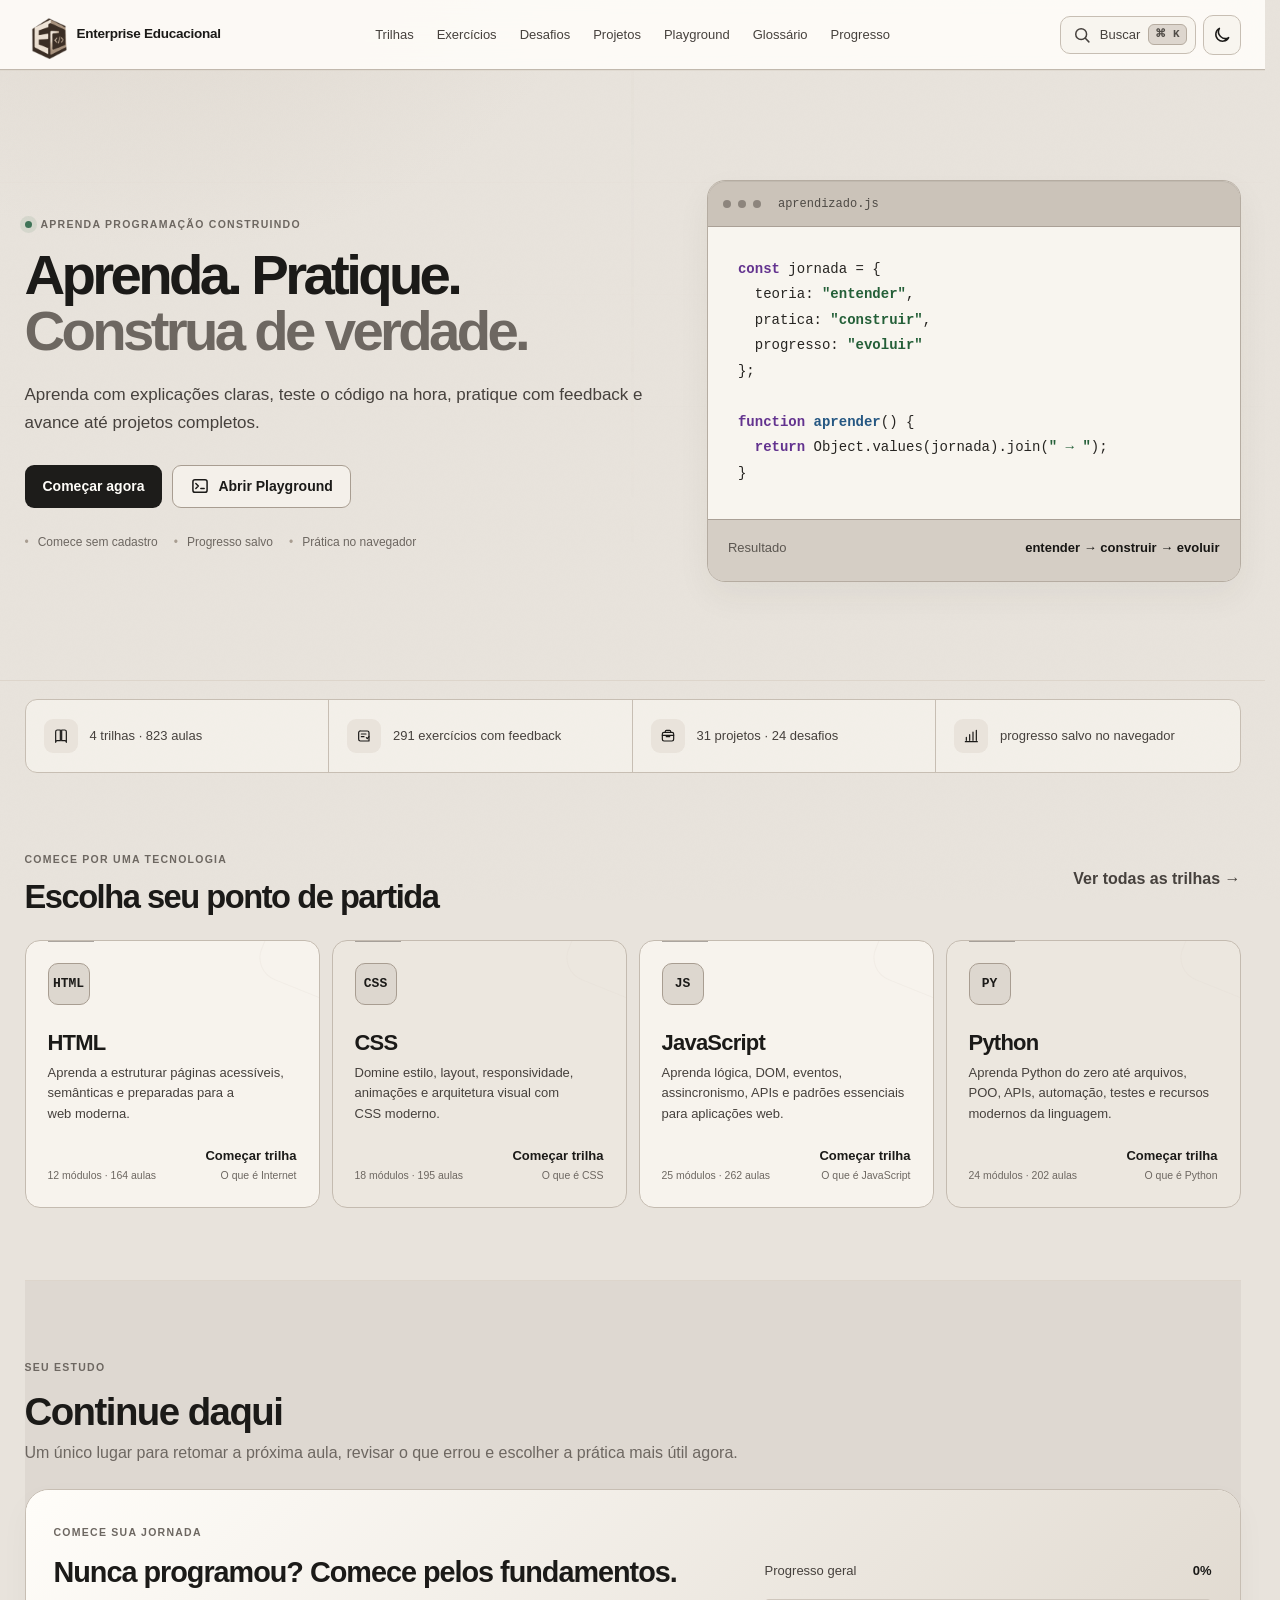
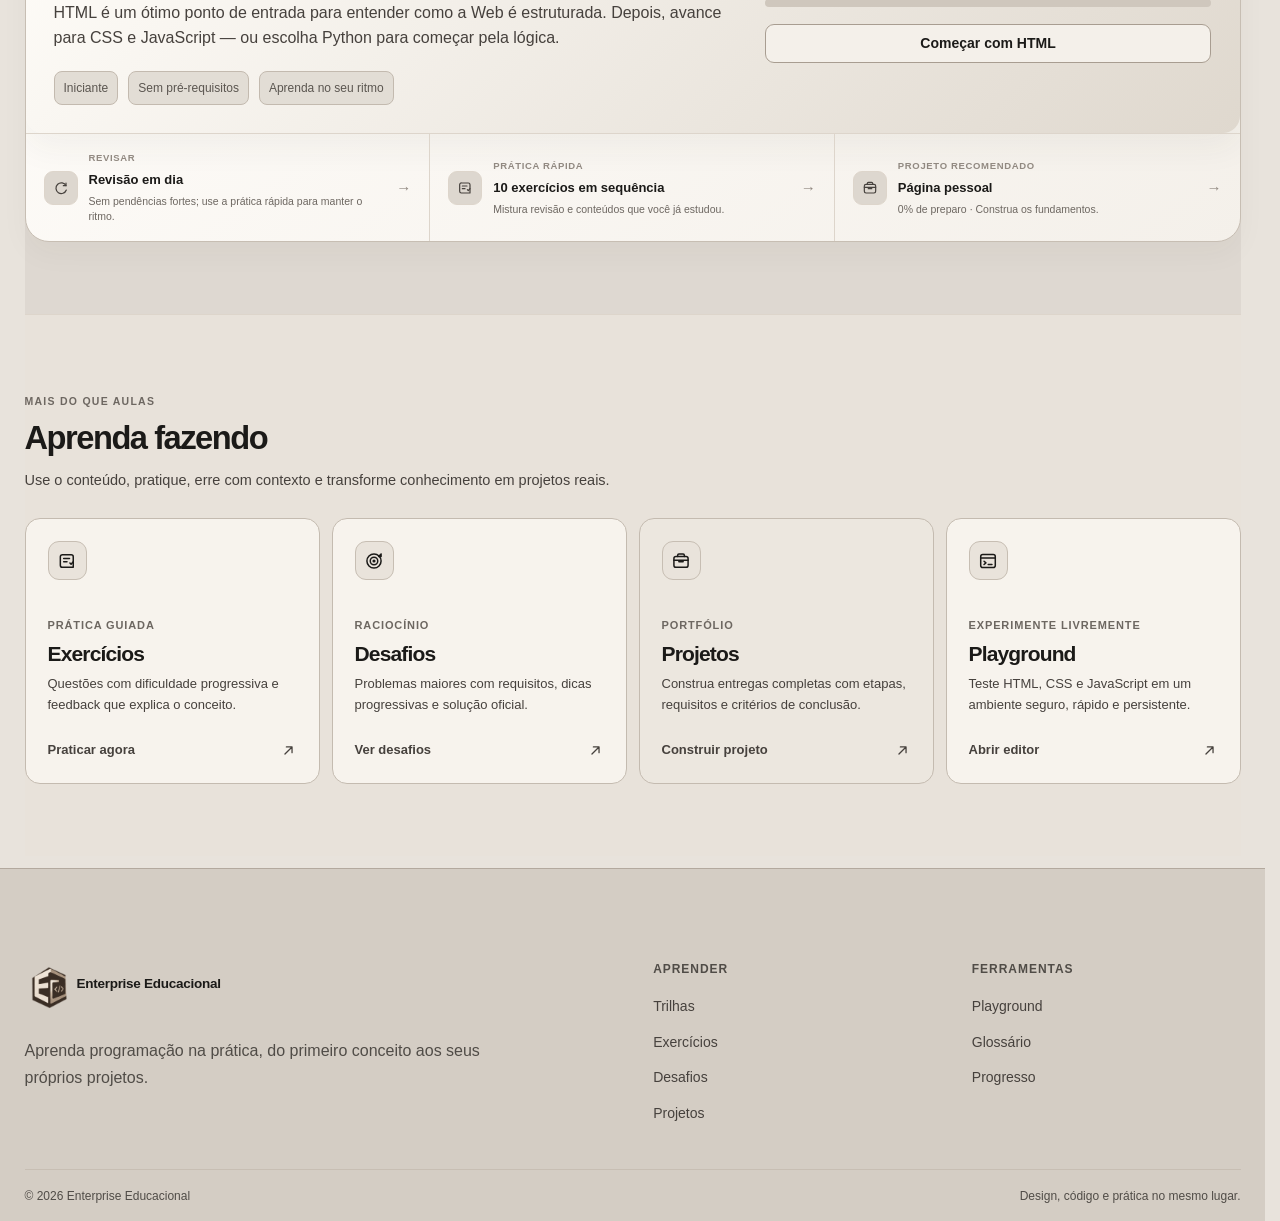
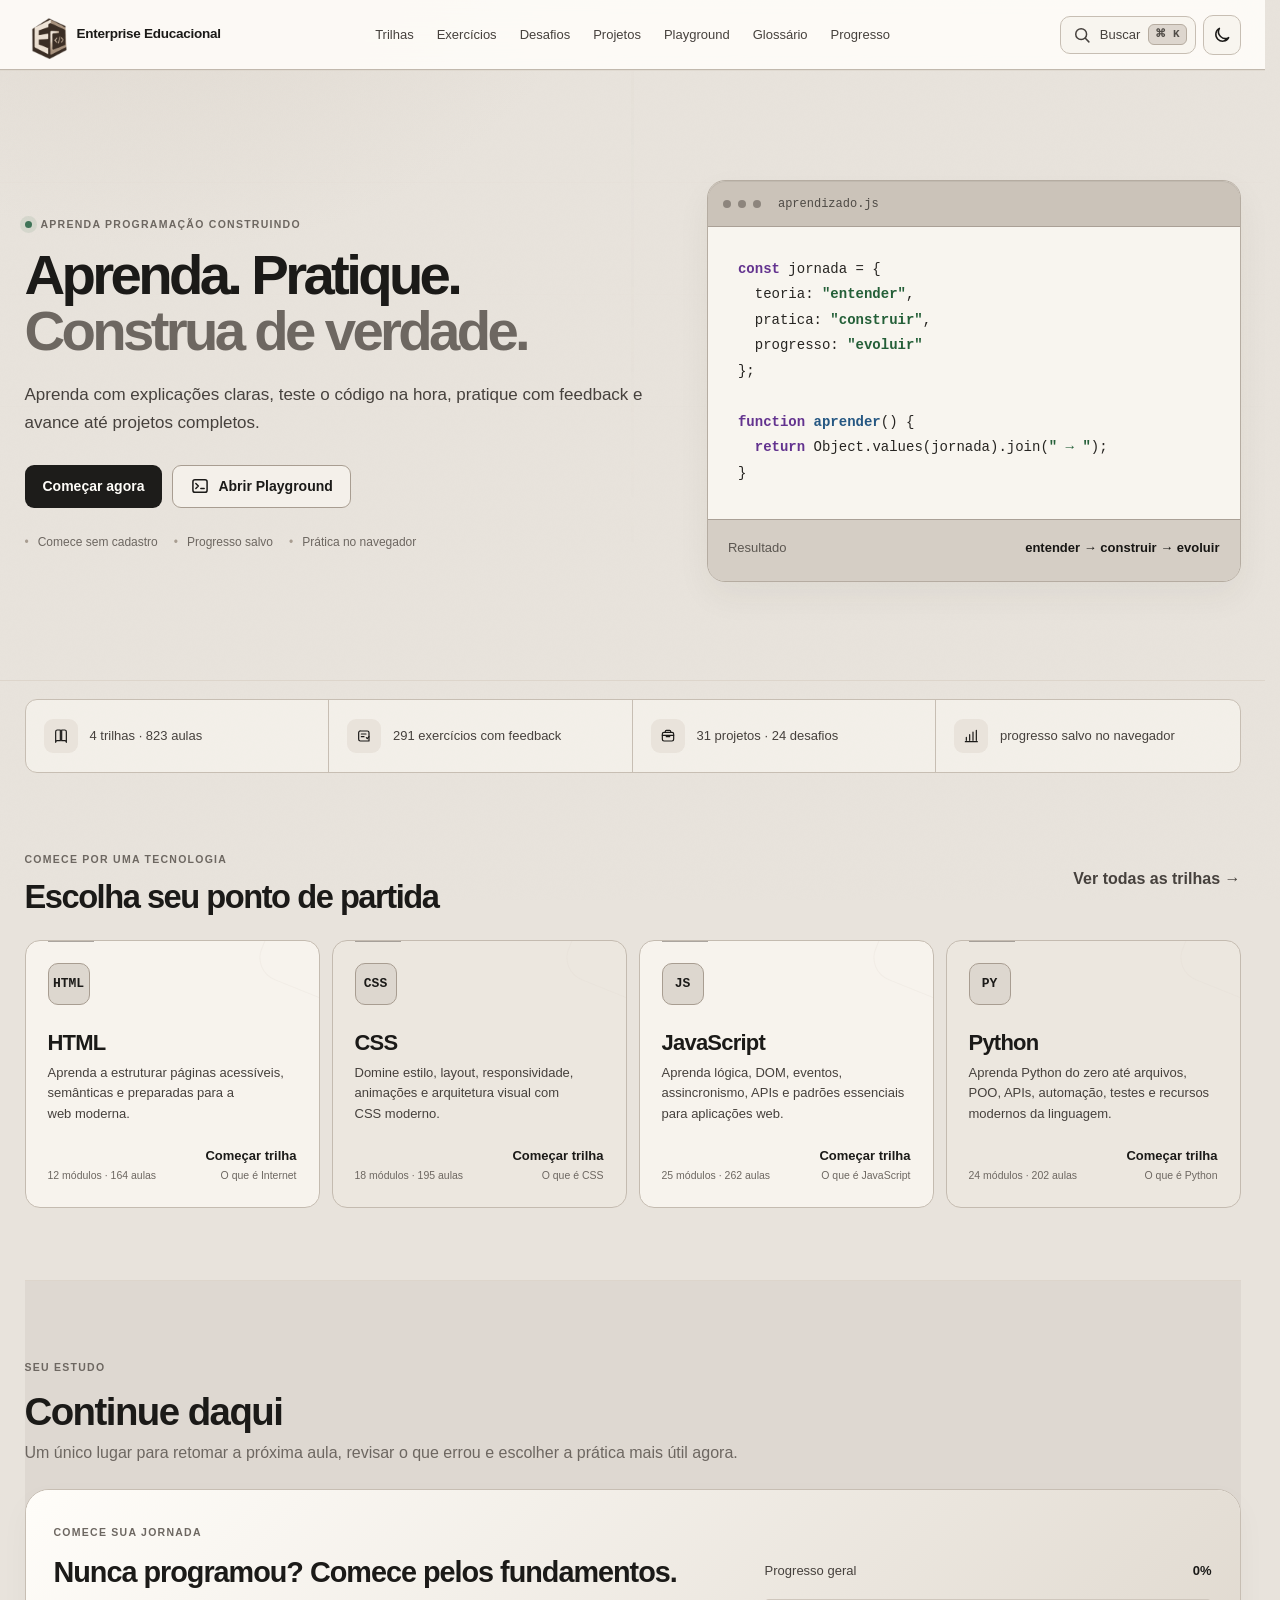
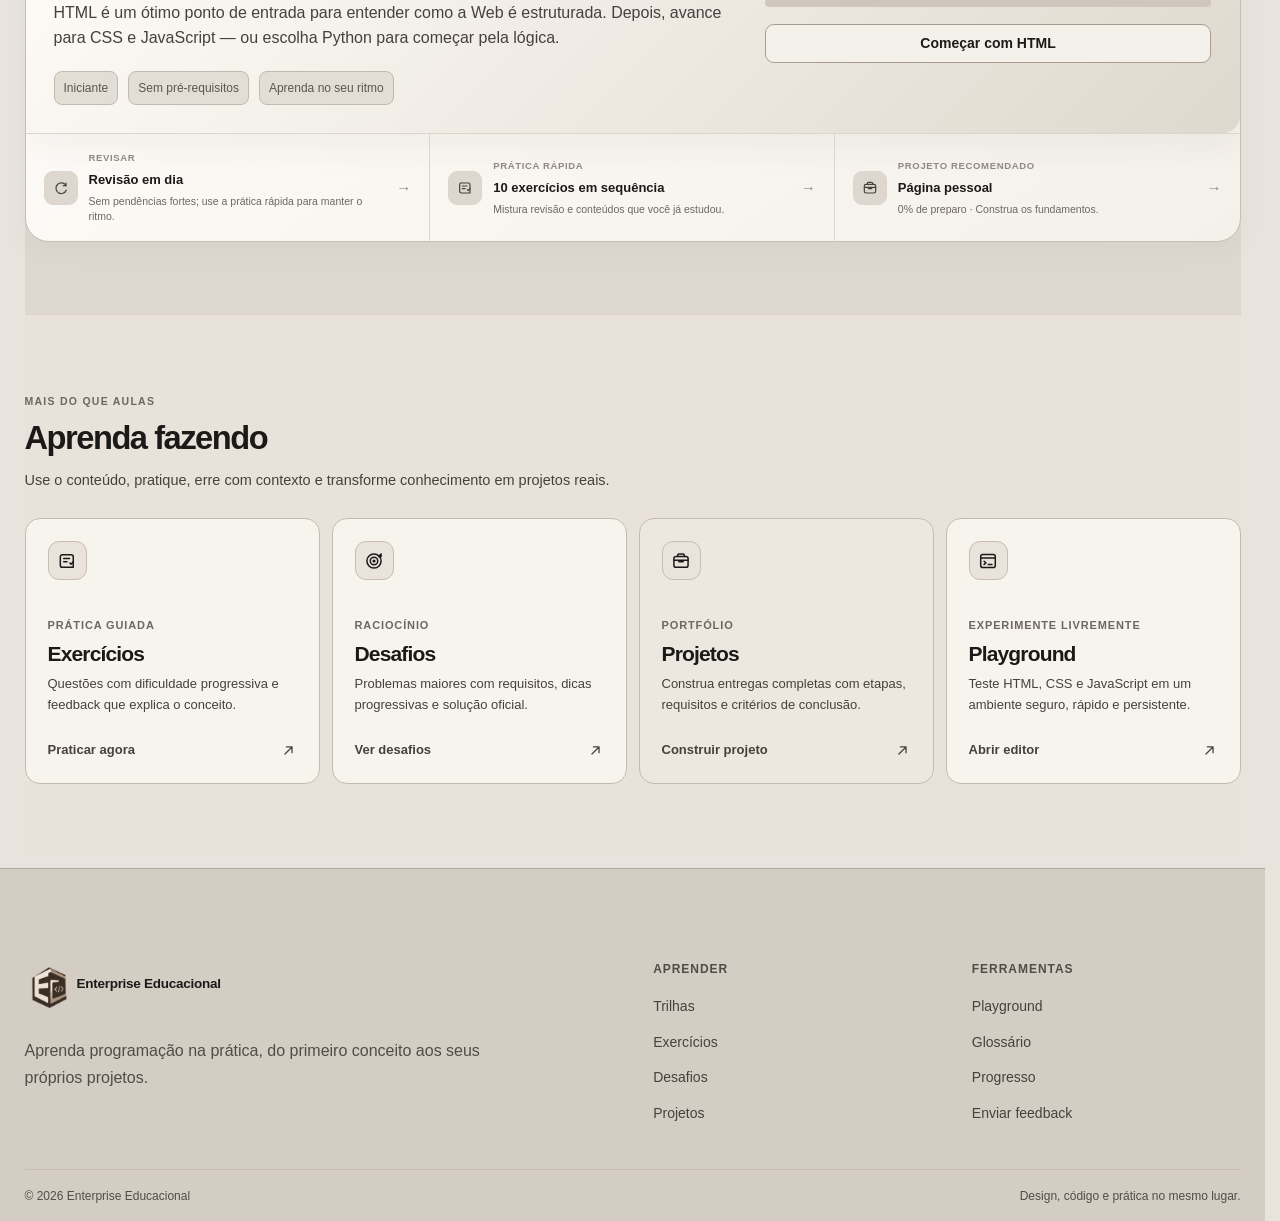
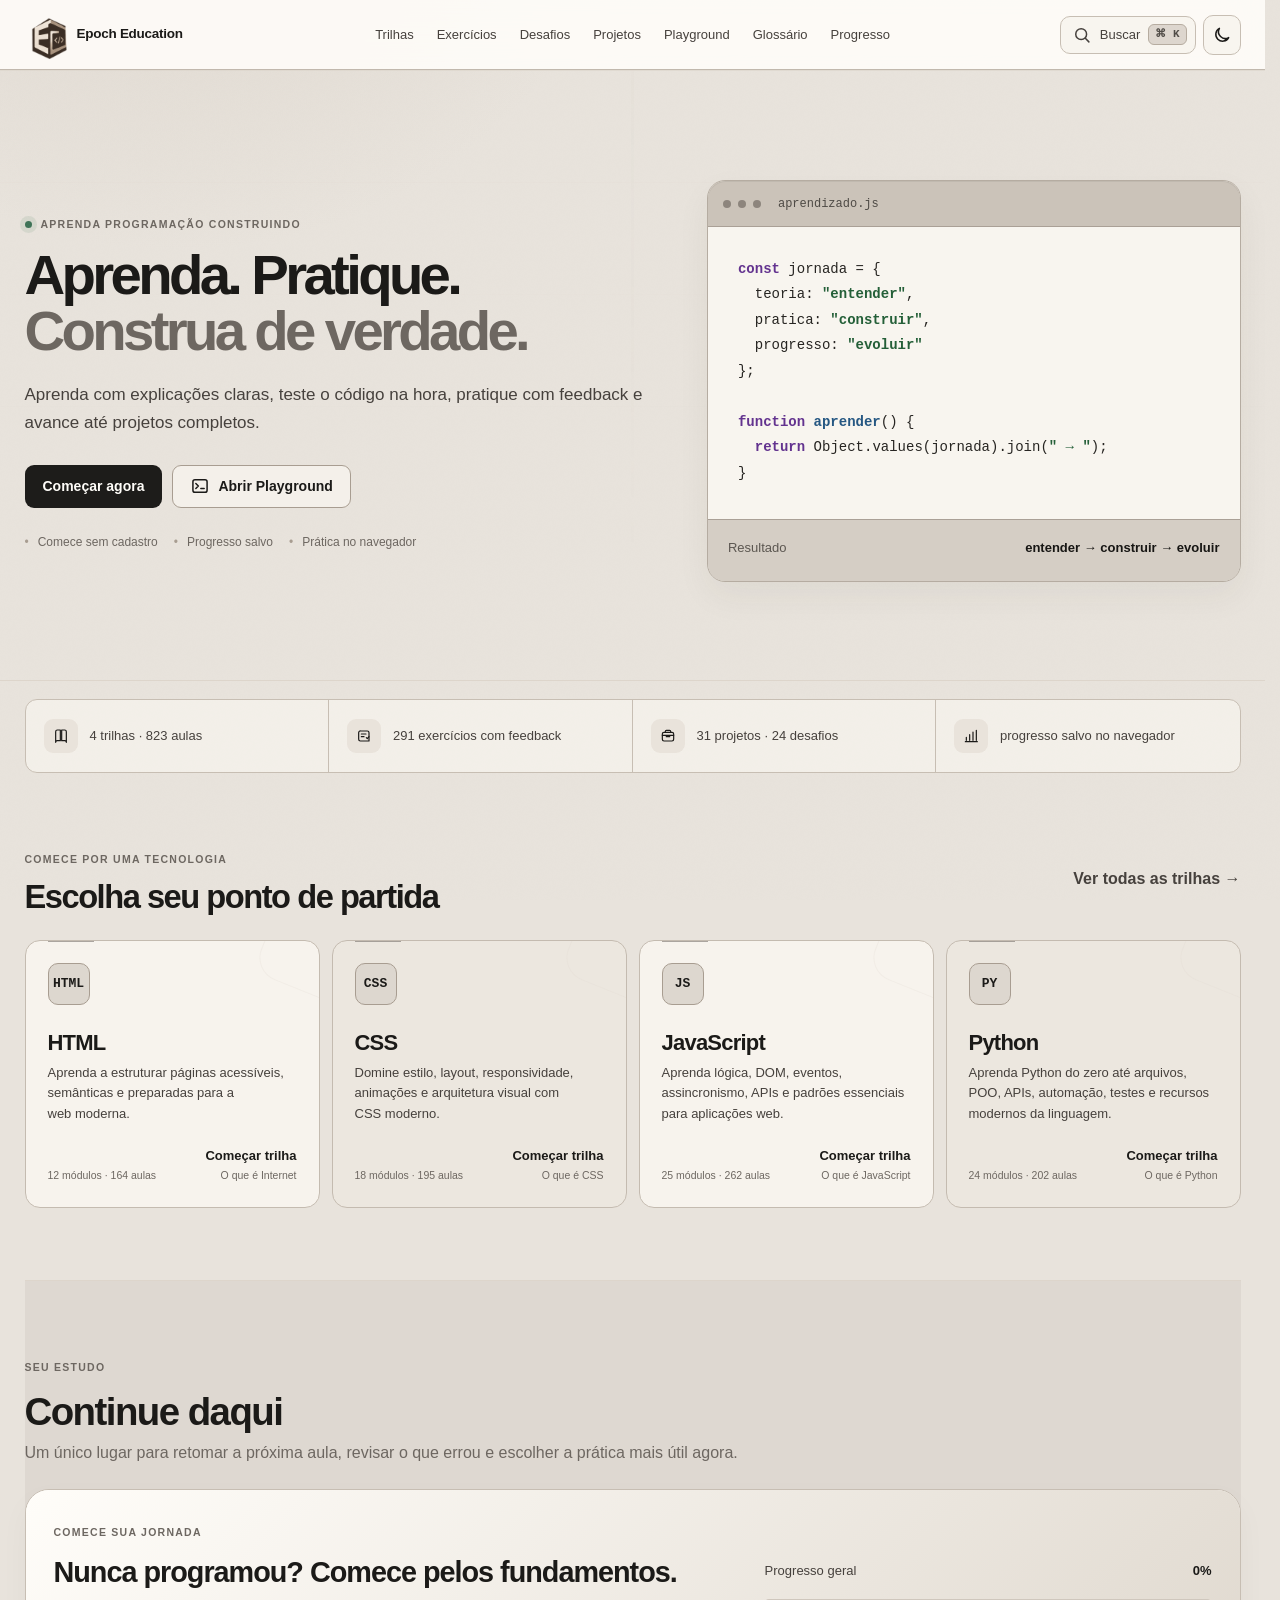
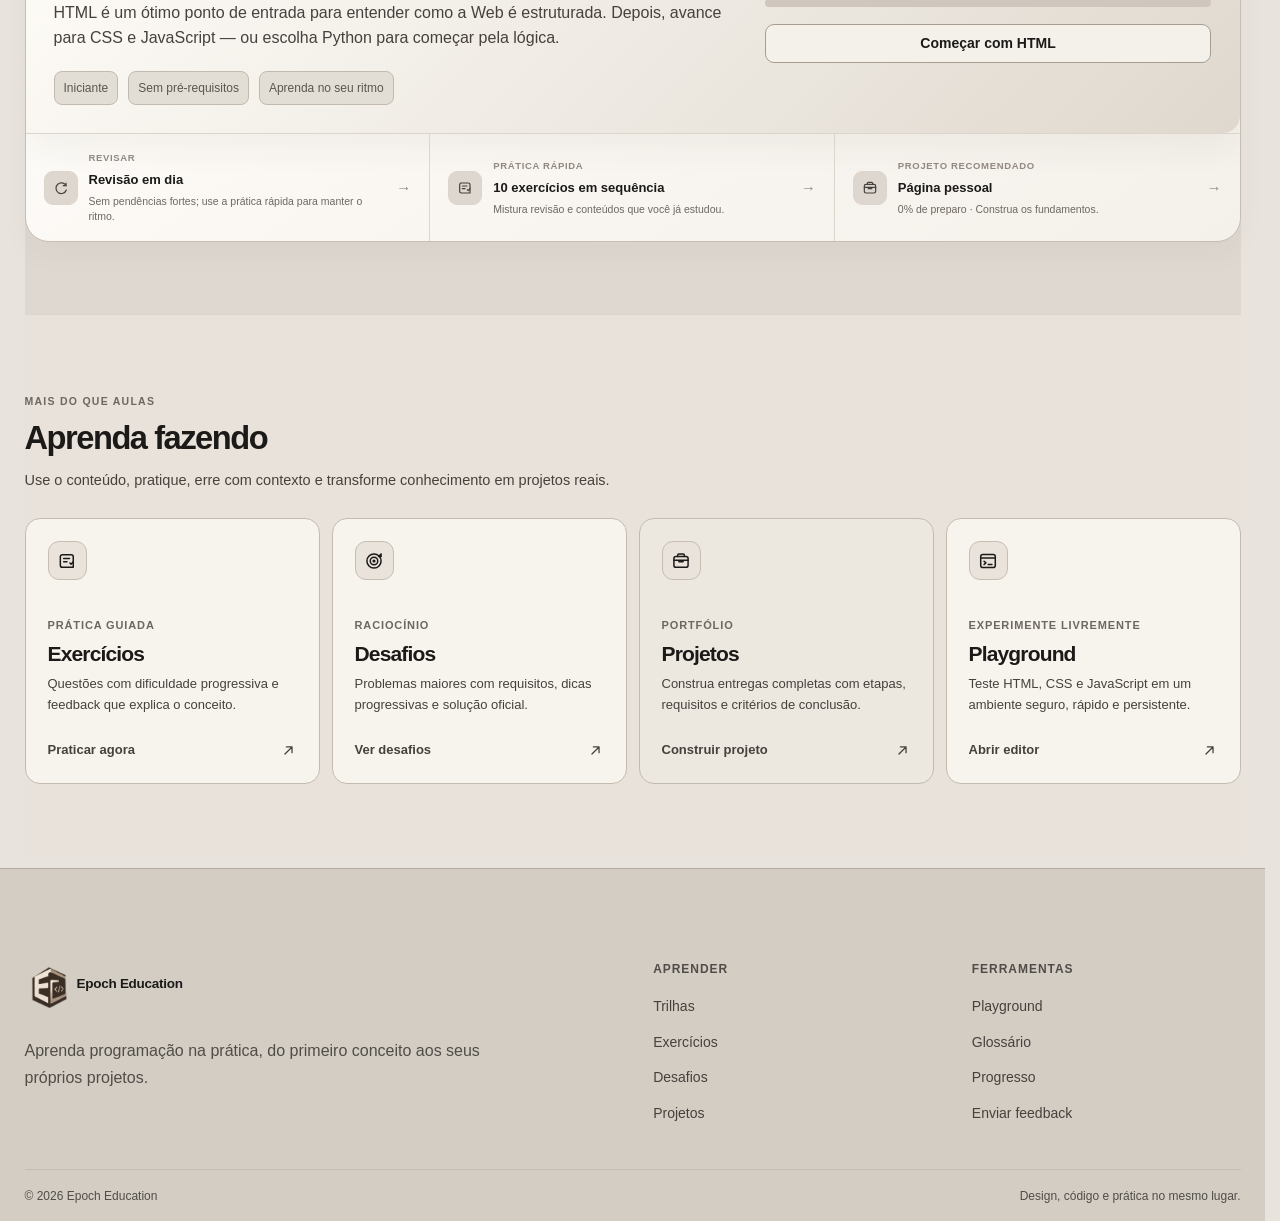
